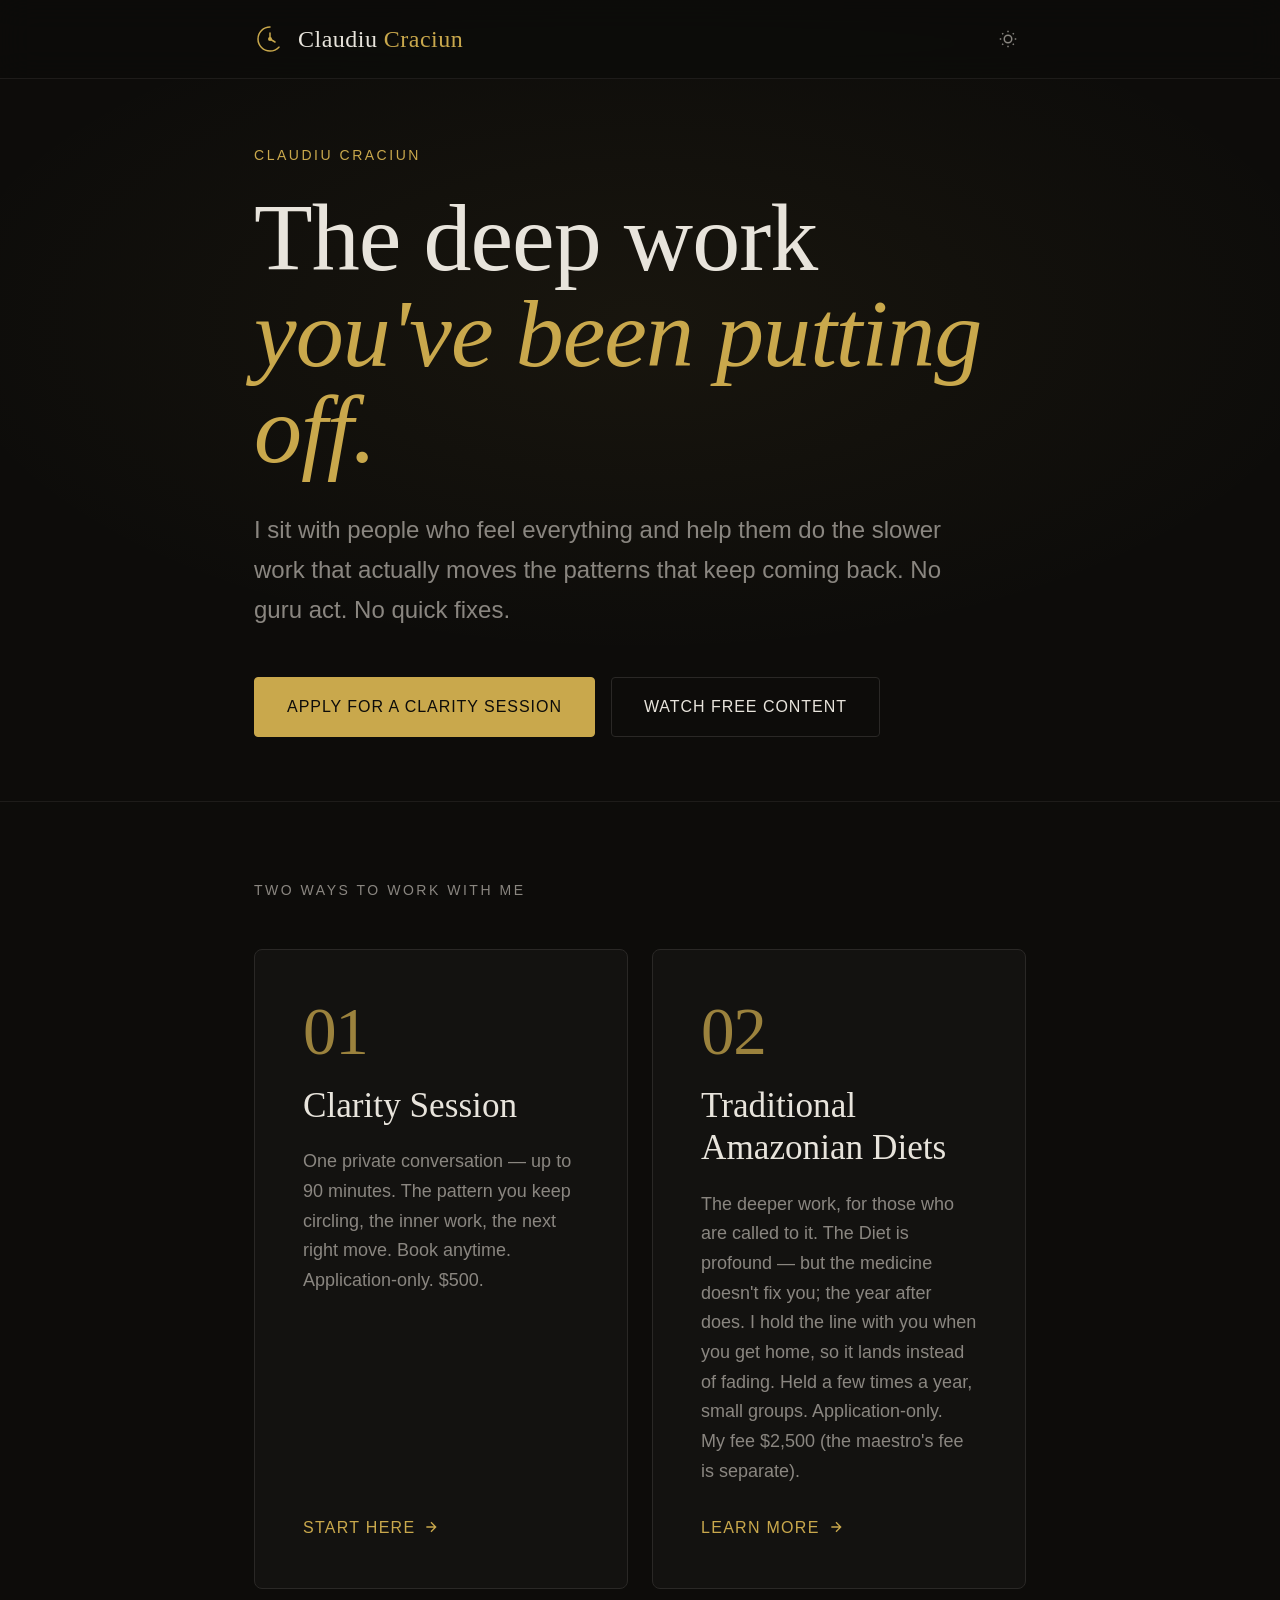
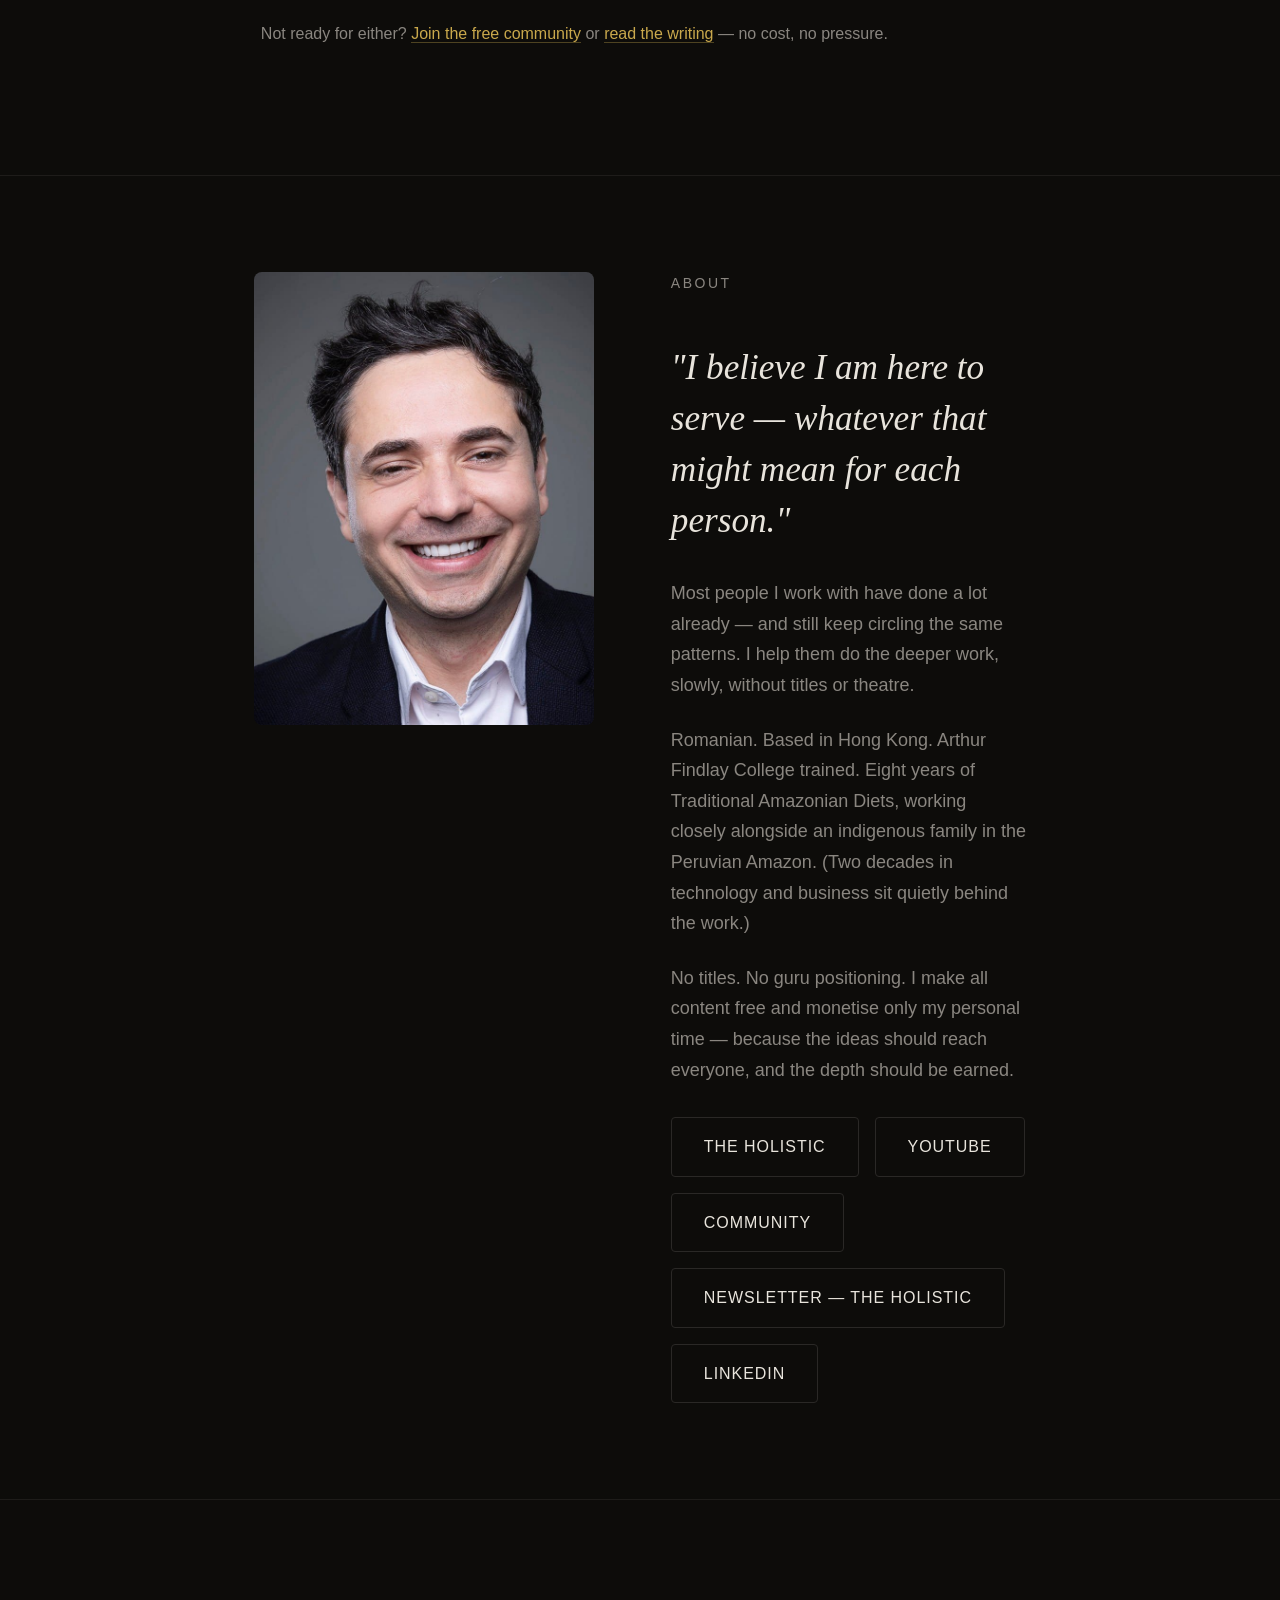
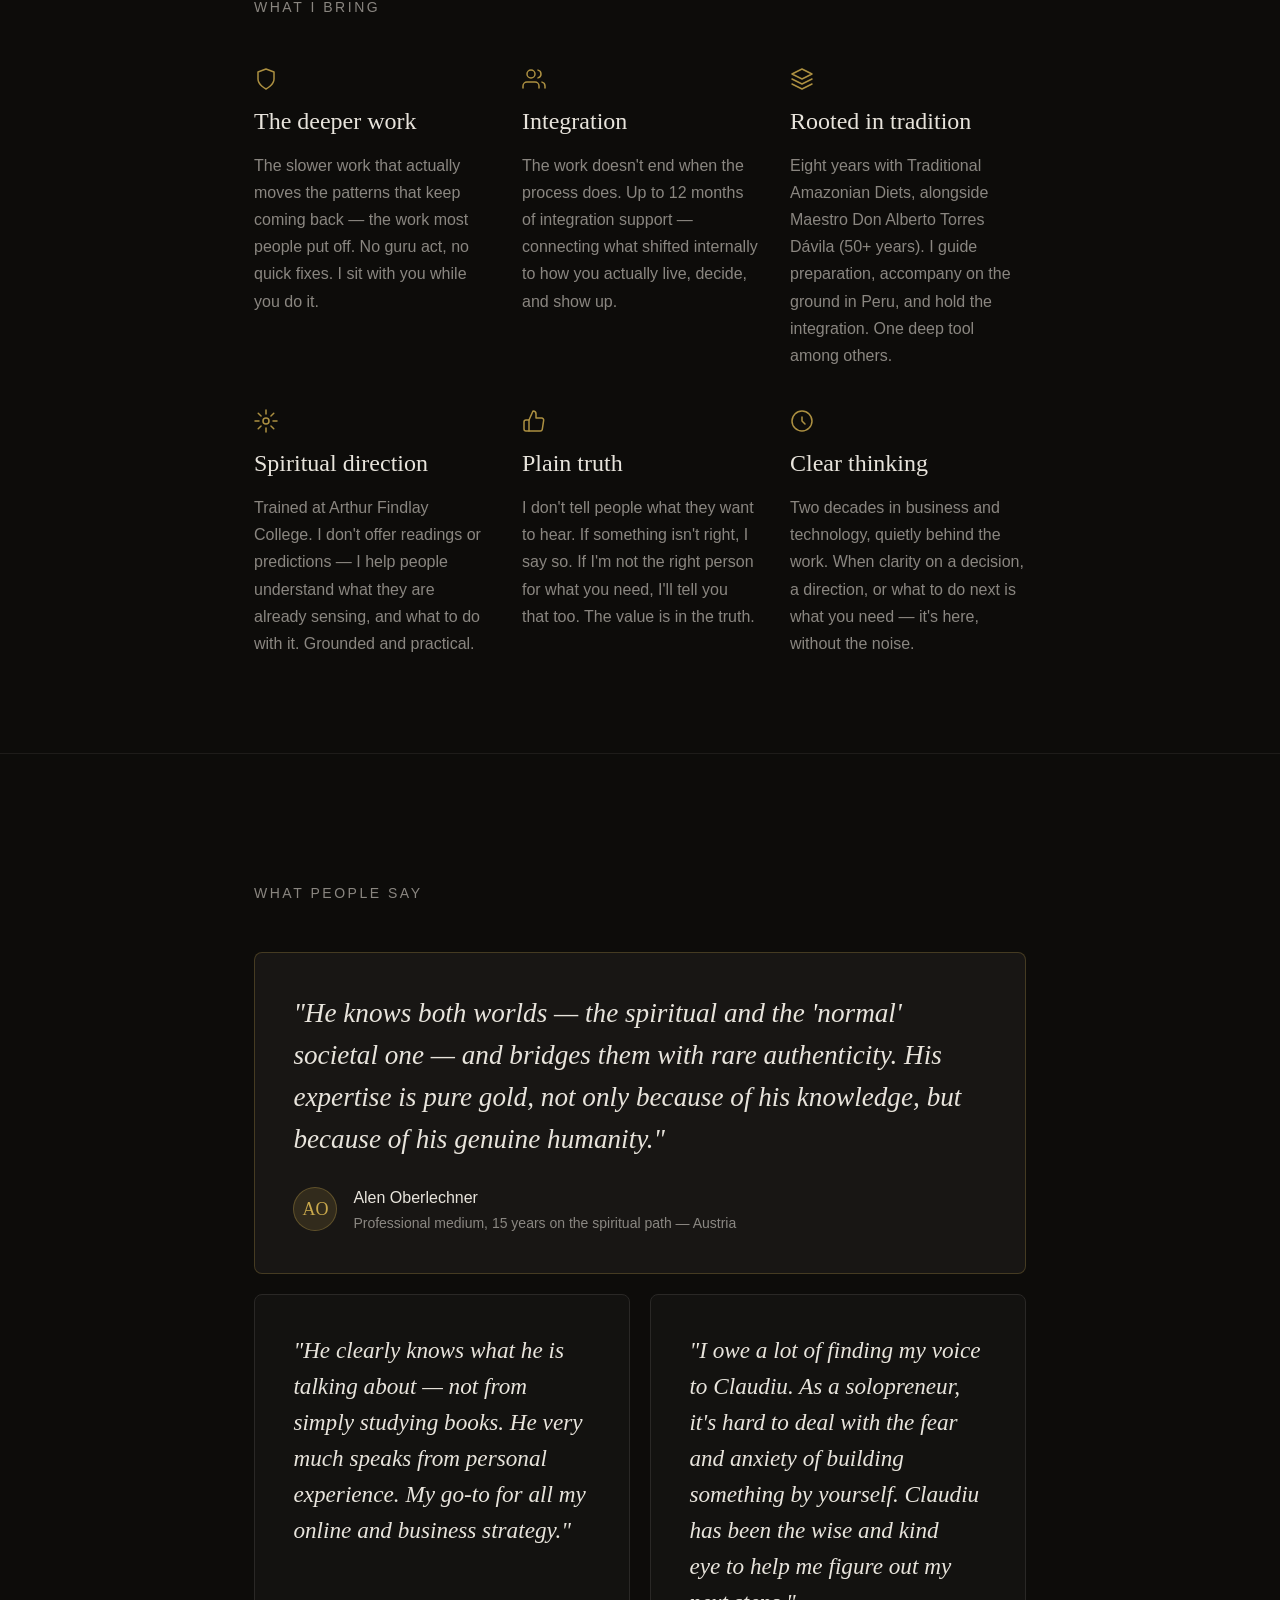
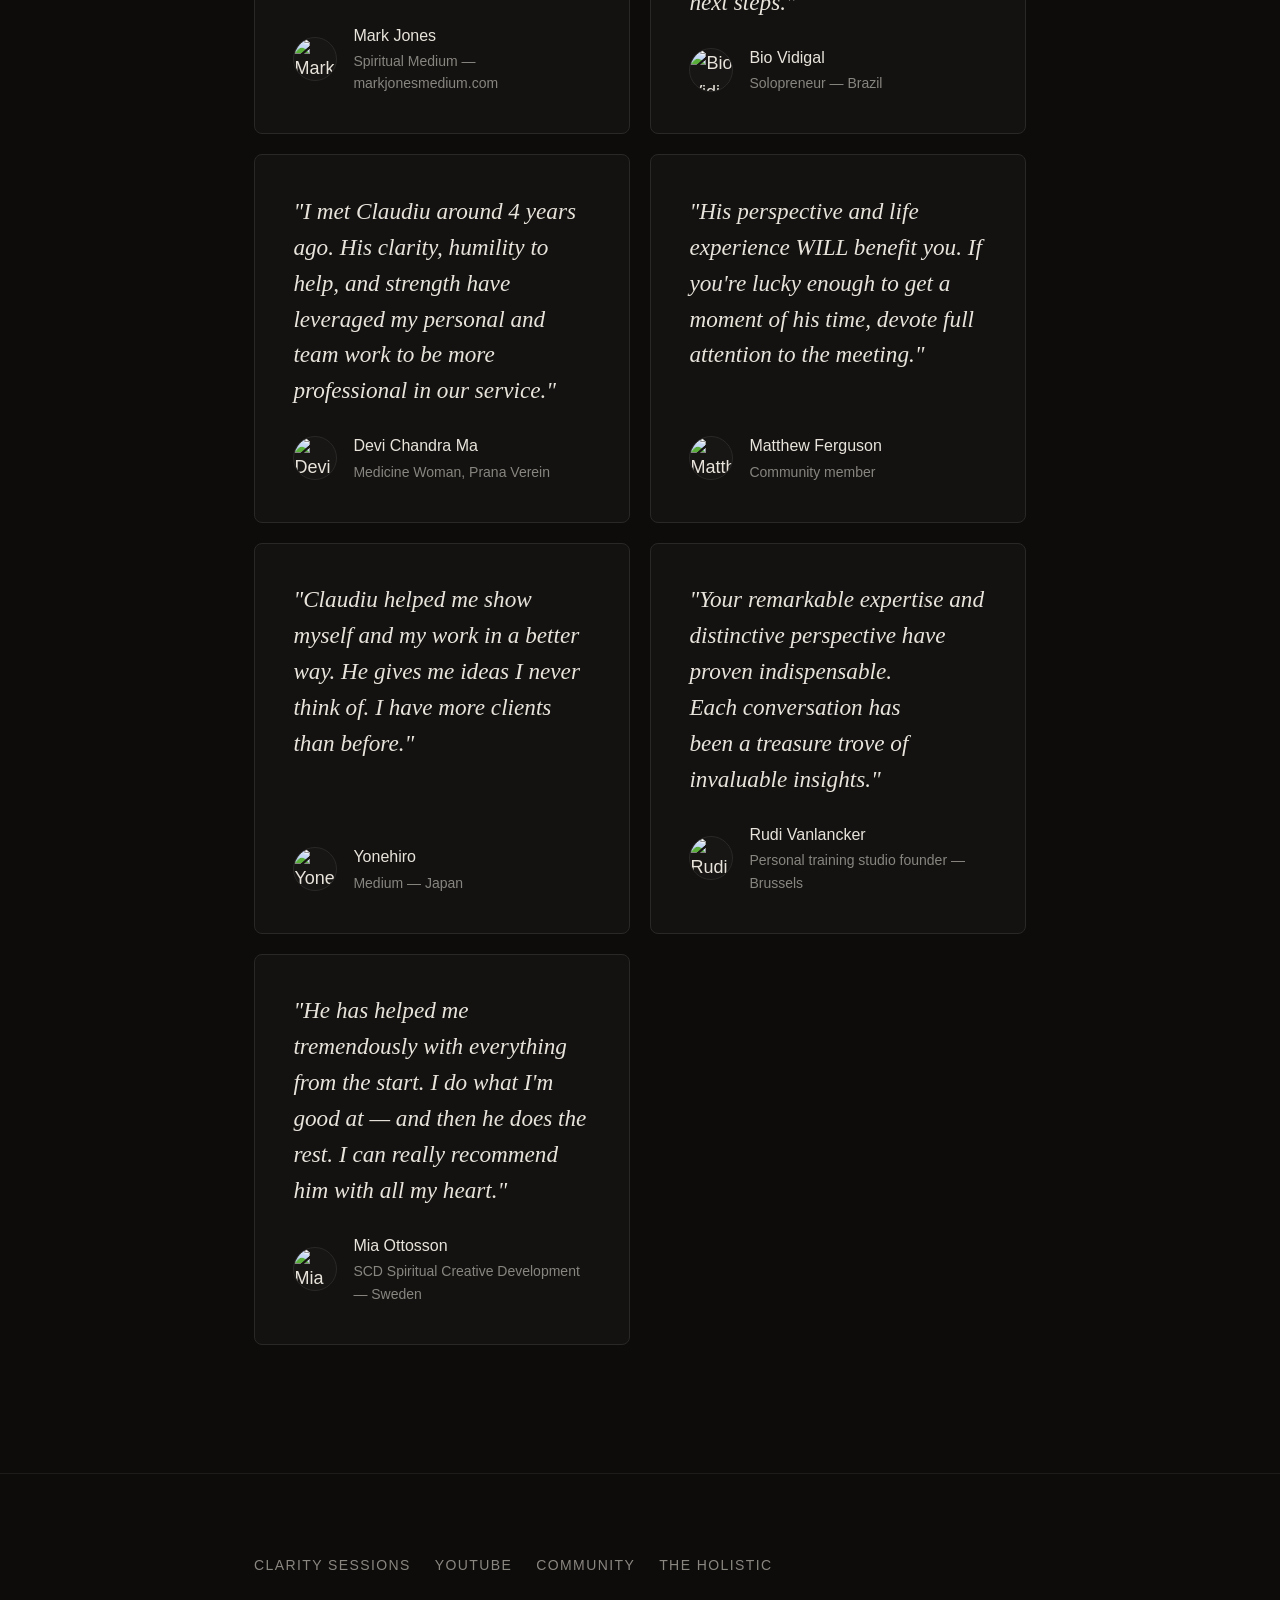
==== index.html @ 92409e7d "Reframe to integration-first positioning; 2-offer structure; compliance sweep" ====
<!DOCTYPE html>
<html lang="en" data-theme="dark">
<head>
<!--
   ______                            __
  / ____/___  ____ ___  ____  __  __/ /____  _____
 / /   / __ \/ __ `__ \/ __ \/ / / / __/ _ \/ ___/
/ /___/ /_/ / / / / / / /_/ / /_/ / /_/  __/ /
\____/\____/_/ /_/ /_/ .___/\__,_/\__/\___/_/
                    /_/
        Created with Perplexity Computer
        https://www.perplexity.ai/computer
-->
<!-- Perplexity Computer Attribution — SEO Meta Tags -->
<meta name="generator" content="Perplexity Computer">
<meta name="author" content="Perplexity Computer">
<meta property="og:see_also" content="https://www.perplexity.ai/computer">
<link rel="author" href="https://www.perplexity.ai/computer">

<meta charset="UTF-8">
<meta name="viewport" content="width=device-width, initial-scale=1.0">
<title>Claudiu Craciun — the deep work most people put off.</title>
<meta name="description" content="I sit with people who feel everything and help them do the work they keep putting off — the slower work that actually moves the patterns that keep coming back. No guru act. Rooted in tradition. By application.">
<meta name="keywords" content="Claudiu Craciun, the holistic, traditional Amazonian diets, intuitives, empaths, deep feelers, inner work, clarity session">
<meta name="robots" content="index, follow">
<meta property="og:title" content="Claudiu Craciun — the deep work most people put off.">
<meta property="og:description" content="I sit with people who feel everything and help them do the work they keep putting off. No guru act. Rooted in tradition. By application.">
<meta property="og:type" content="website">
<meta property="og:url" content="https://claudiucraciun.com">
<meta property="og:image" content="https://claudiucraciun.com/claudiu-profile.jpg">
<meta name="twitter:card" content="summary_large_image">
<meta name="twitter:title" content="Claudiu Craciun — the deep work most people put off.">
<meta name="twitter:description" content="I sit with people who feel everything and help them do the work they keep putting off. No guru act. Rooted in tradition. By application.">
<meta name="twitter:image" content="https://claudiucraciun.com/claudiu-profile.jpg">
<link rel="icon" type="image/svg+xml" href="./favicon.svg">
<link rel="canonical" href="https://claudiucraciun.com/">
<script type="application/ld+json">
{
  "@context": "https://schema.org",
  "@type": "Person",
  "name": "Claudiu Craciun",
  "url": "https://claudiucraciun.com",
  "image": "https://claudiucraciun.com/claudiu-profile.jpg",
  "jobTitle": "Guide — The Holistic",
  "description": "Sits with people who feel everything and helps them do the deeper inner work they keep putting off. No guru act. Rooted in tradition, alongside a maestro of 50+ years. By application.",
  "sameAs": [
    "https://www.linkedin.com/in/claudiu-craciun/",
    "https://www.youtube.com/@craciunlabs",
    "https://theholistic.io"
  ]
}
</script>

<link rel="preconnect" href="https://api.fontshare.com">
<link href="https://api.fontshare.com/v2/css?f[]=cormorant@300,400,500,600&f[]=switzer@300,400,500&display=swap" rel="stylesheet">
<link rel="preconnect" href="https://fonts.googleapis.com">
<link rel="preconnect" href="https://fonts.gstatic.com" crossorigin>
<link href="https://fonts.googleapis.com/css2?family=Cormorant+Garant:ital,wght@0,300;0,400;0,500;1,300;1,400;1,500&display=swap" rel="stylesheet">

<link rel="stylesheet" href="./base.css">
<link rel="stylesheet" href="./style.css">
</head>
<body>

<!-- HEADER -->
<header class="site-header" id="site-header">
  <div class="container">
    <div class="header-inner">
      <a href="/" class="logo" aria-label="Claudiu Craciun — Home">
        <svg class="logo-mark" viewBox="0 0 32 32" fill="none" aria-hidden="true">
          <rect width="32" height="32" rx="4" fill="none"/>
          <path d="M16 4 C9.37 4 4 9.37 4 16 C4 22.63 9.37 28 16 28 C19.5 28 22.68 26.52 24.95 24.15" stroke="#C9A84C" stroke-width="1.5" stroke-linecap="round" fill="none"/>
          <path d="M16 10 L16 16 L21 19" stroke="#C9A84C" stroke-width="1.5" stroke-linecap="round" stroke-linejoin="round" fill="none"/>
          <circle cx="16" cy="16" r="2" fill="#C9A84C"/>
        </svg>
        <span class="logo-text">Claudiu <span>Craciun</span></span>
      </a>

      <div class="header-actions">
        <button class="theme-toggle" data-theme-toggle aria-label="Switch to light mode">
          <svg width="18" height="18" viewBox="0 0 24 24" fill="none" stroke="currentColor" stroke-width="2">
            <path d="M21 12.79A9 9 0 1 1 11.21 3 7 7 0 0 0 21 12.79z"/>
          </svg>
        </button>
      </div>
    </div>
  </div>
</header>

<!-- HERO -->
<main>
  <section class="hero">
    <div class="container">
      <div class="hero-content">
        <p class="hero-eyebrow fade-up fade-up--1">Claudiu Craciun</p>
        <h1 class="hero-title fade-up fade-up--2">
          The deep work<br>
          <em>you've been putting off.</em>
        </h1>
        <p class="hero-subtitle fade-up fade-up--3">
          I sit with people who feel everything and help them do the slower work that actually moves the patterns that keep coming back. No guru act. No quick fixes.
        </p>
        <div class="hero-cta-group fade-up fade-up--4">
          <a href="./clarity.html" class="btn btn--primary">Apply for a Clarity Session</a>
          <a href="https://www.youtube.com/@craciunlabs" class="btn btn--ghost" target="_blank" rel="noopener noreferrer">Watch Free Content</a>
        </div>
      </div>
    </div>
  </section>

  <!-- TWO WAYS TO WORK -->
  <section class="paths-section">
    <div class="container">
      <p class="section-label">Two ways to work with me</p>
      <div class="paths-grid">

        <a href="./clarity.html" class="path-card">
          <span class="path-number">01</span>
          <h2 class="path-title">Clarity Session</h2>
          <p class="path-description">One private conversation — up to 90 minutes. The pattern you keep circling, the inner work, the next right move. Book anytime. Application-only. $500.</p>
          <span class="path-cta">
            Start here
            <svg width="16" height="16" viewBox="0 0 24 24" fill="none" stroke="currentColor" stroke-width="2">
              <path d="M5 12h14M12 5l7 7-7 7"/>
            </svg>
          </span>
        </a>

        <a href="./amazonian.html" class="path-card">
          <span class="path-number">02</span>
          <h2 class="path-title">Traditional Amazonian Diets</h2>
          <p class="path-description">The deeper work, for those who are called to it. The Diet is profound — but the medicine doesn't fix you; the year after does. I hold the line with you when you get home, so it lands instead of fading. Held a few times a year, small groups. Application-only. My fee $2,500 (the maestro's fee is separate).</p>
          <span class="path-cta">
            Learn more
            <svg width="16" height="16" viewBox="0 0 24 24" fill="none" stroke="currentColor" stroke-width="2">
              <path d="M5 12h14M12 5l7 7-7 7"/>
            </svg>
          </span>
        </a>

      </div>

      <p class="paths-footnote">
        Not ready for either? <a href="https://skool.com/the-sanctuary-4657" target="_blank" rel="noopener noreferrer">Join the free community</a> or <a href="https://theholistic.io" target="_blank" rel="noopener noreferrer">read the writing</a> — no cost, no pressure.
      </p>
    </div>
  </section>

  <!-- ABOUT / CONTEXT STRIP -->
  <section class="about-section" style="padding-block: clamp(var(--space-16), 8vw, var(--space-24)); border-top: 1px solid var(--color-divider);">
    <div class="container">
      <div class="about-inner">
        <div class="about-photo-col">
          <div class="about-photo-wrap">
            <img src="./claudiu-profile.jpg" alt="Claudiu Craciun" class="about-photo" loading="lazy">
          </div>
        </div>
        <div class="about-text-col">
          <p class="section-label">About</p>
          <blockquote style="font-family: var(--font-display); font-size: clamp(1.4rem, 1rem + 1.5vw, 2.2rem); font-weight: 300; font-style: italic; line-height: 1.45; color: var(--color-text); margin-bottom: var(--space-8);">
            "I believe I am here to serve — whatever that might mean for each person."
          </blockquote>
          <p style="font-size: var(--text-base); font-weight: 300; line-height: 1.7; color: var(--color-text-muted); margin-bottom: var(--space-6);">
            Most people I work with have done a lot already — and still keep circling the same patterns. I help them do the deeper work, slowly, without titles or theatre.
          </p>
          <p style="font-size: var(--text-base); font-weight: 300; line-height: 1.7; color: var(--color-text-muted); margin-bottom: var(--space-6);">
            Romanian. Based in Hong Kong. Arthur Findlay College trained. Eight years of Traditional Amazonian Diets, working closely alongside an indigenous family in the Peruvian Amazon. (Two decades in technology and business sit quietly behind the work.)
          </p>
          <p style="font-size: var(--text-base); font-weight: 300; line-height: 1.7; color: var(--color-text-muted); margin-bottom: var(--space-8);">
            No titles. No guru positioning. I make all content free and monetise only my personal time — because the ideas should reach everyone, and the depth should be earned.
          </p>
          <div style="display: flex; flex-wrap: wrap; gap: var(--space-4);">
            <a href="https://theholistic.io" class="btn btn--ghost" target="_blank" rel="noopener noreferrer">The Holistic</a>
            <a href="https://www.youtube.com/@craciunlabs" class="btn btn--ghost" target="_blank" rel="noopener noreferrer">YouTube</a>
            <a href="https://skool.com/the-sanctuary-4657" class="btn btn--ghost" target="_blank" rel="noopener noreferrer">Community</a>
            <a href="https://theholisticprofessional.beehiiv.com" class="btn btn--ghost" target="_blank" rel="noopener noreferrer">Newsletter — The Holistic</a>
            <a href="https://linkedin.com/in/claudiu-craciun/" class="btn btn--ghost" target="_blank" rel="noopener noreferrer">LinkedIn</a>
          </div>
        </div>
      </div>
    </div>
  </section>
</main>


  <!-- SKILLS / WHAT I BRING -->
  <section class="skills-section">
    <div class="container">
      <p class="section-label">What I bring</p>
      <div class="skills-grid">

        <div class="skill-item">
          <div class="skill-icon" aria-hidden="true">
            <svg width="24" height="24" viewBox="0 0 24 24" fill="none" stroke="currentColor" stroke-width="1.5" stroke-linecap="round" stroke-linejoin="round">
              <path d="M12 22s8-4 8-10V5l-8-3-8 3v7c0 6 8 10 8 10z"/>
            </svg>
          </div>
          <h3 class="skill-title">The deeper work</h3>
          <p class="skill-body">The slower work that actually moves the patterns that keep coming back — the work most people put off. No guru act, no quick fixes. I sit with you while you do it.</p>
        </div>

        <div class="skill-item">
          <div class="skill-icon" aria-hidden="true">
            <svg width="24" height="24" viewBox="0 0 24 24" fill="none" stroke="currentColor" stroke-width="1.5" stroke-linecap="round" stroke-linejoin="round">
              <path d="M17 21v-2a4 4 0 0 0-4-4H5a4 4 0 0 0-4 4v2"/><circle cx="9" cy="7" r="4"/><path d="M23 21v-2a4 4 0 0 0-3-3.87"/><path d="M16 3.13a4 4 0 0 1 0 7.75"/>
            </svg>
          </div>
          <h3 class="skill-title">Integration</h3>
          <p class="skill-body">The work doesn't end when the process does. Up to 12 months of integration support — connecting what shifted internally to how you actually live, decide, and show up.</p>
        </div>

        <div class="skill-item">
          <div class="skill-icon" aria-hidden="true">
            <svg width="24" height="24" viewBox="0 0 24 24" fill="none" stroke="currentColor" stroke-width="1.5" stroke-linecap="round" stroke-linejoin="round">
              <path d="M12 2L2 7l10 5 10-5-10-5z"/><path d="M2 17l10 5 10-5"/><path d="M2 12l10 5 10-5"/>
            </svg>
          </div>
          <h3 class="skill-title">Rooted in tradition</h3>
          <p class="skill-body">Eight years with Traditional Amazonian Diets, alongside Maestro Don Alberto Torres Dávila (50+ years). I guide preparation, accompany on the ground in Peru, and hold the integration. One deep tool among others.</p>
        </div>

        <div class="skill-item">
          <div class="skill-icon" aria-hidden="true">
            <svg width="24" height="24" viewBox="0 0 24 24" fill="none" stroke="currentColor" stroke-width="1.5" stroke-linecap="round" stroke-linejoin="round">
              <circle cx="12" cy="12" r="3"/><path d="M12 1v4M12 19v4M4.22 4.22l2.83 2.83M16.95 16.95l2.83 2.83M1 12h4M19 12h4M4.22 19.78l2.83-2.83M16.95 7.05l2.83-2.83"/>
            </svg>
          </div>
          <h3 class="skill-title">Spiritual direction</h3>
          <p class="skill-body">Trained at Arthur Findlay College. I don't offer readings or predictions — I help people understand what they are already sensing, and what to do with it. Grounded and practical.</p>
        </div>

        <div class="skill-item">
          <div class="skill-icon" aria-hidden="true">
            <svg width="24" height="24" viewBox="0 0 24 24" fill="none" stroke="currentColor" stroke-width="1.5" stroke-linecap="round" stroke-linejoin="round">
              <path d="M14 9V5a3 3 0 0 0-3-3l-4 9v11h11.28a2 2 0 0 0 2-1.7l1.38-9a2 2 0 0 0-2-2.3H14z"/><path d="M7 22H4a2 2 0 0 1-2-2v-7a2 2 0 0 1 2-2h3"/>
            </svg>
          </div>
          <h3 class="skill-title">Plain truth</h3>
          <p class="skill-body">I don't tell people what they want to hear. If something isn't right, I say so. If I'm not the right person for what you need, I'll tell you that too. The value is in the truth.</p>
        </div>

        <div class="skill-item">
          <div class="skill-icon" aria-hidden="true">
            <svg width="24" height="24" viewBox="0 0 24 24" fill="none" stroke="currentColor" stroke-width="1.5" stroke-linecap="round" stroke-linejoin="round">
              <circle cx="12" cy="12" r="10"/><path d="M12 8v4l3 3"/>
            </svg>
          </div>
          <h3 class="skill-title">Clear thinking</h3>
          <p class="skill-body">Two decades in business and technology, quietly behind the work. When clarity on a decision, a direction, or what to do next is what you need — it's here, without the noise.</p>
        </div>

      </div>
    </div>
  </section>

  <!-- TESTIMONIALS -->
  <section class="testimonials-section">
    <div class="container">
      <p class="section-label">What people say</p>
      <div class="testimonials-grid">

        <!-- FEATURED: Alen — bridges both worlds -->
        <div class="testimonial-card testimonial-card--featured">
          <p class="testimonial-quote">"He knows both worlds — the spiritual and the 'normal' societal one — and bridges them with rare authenticity. His expertise is pure gold, not only because of his knowledge, but because of his genuine humanity."</p>
          <div class="testimonial-attribution">
            <div class="testimonial-avatar-initials" aria-hidden="true">AO</div>
            <div class="testimonial-meta">
              <span class="testimonial-name">Alen Oberlechner</span>
              <span class="testimonial-role">Professional medium, 15 years on the spiritual path — Austria</span>
            </div>
          </div>
        </div>

        <!-- Mark Jones -->
        <div class="testimonial-card">
          <p class="testimonial-quote">"He clearly knows what he is talking about — not from simply studying books. He very much speaks from personal experience. My go-to for all my online and business strategy."</p>
          <div class="testimonial-attribution">
            <img class="testimonial-avatar" src="https://firebasestorage.googleapis.com/v0/b/testimonialto.appspot.com/o/testimonials%2F-NkbmNviKbxUMZCwcEr-%2Favatar?alt=media&token=422a897f-5b54-413c-bf84-b5e65cf1a7f4" alt="Mark Jones" loading="lazy">
            <div class="testimonial-meta">
              <span class="testimonial-name">Mark Jones</span>
              <span class="testimonial-role">Spiritual Medium — markjonesmedium.com</span>
            </div>
          </div>
        </div>

        <!-- Bio Vidigal -->
        <div class="testimonial-card">
          <p class="testimonial-quote">"I owe a lot of finding my voice to Claudiu. As a solopreneur, it's hard to deal with the fear and anxiety of building something by yourself. Claudiu has been the wise and kind eye to help me figure out my next steps."</p>
          <div class="testimonial-attribution">
            <img class="testimonial-avatar" src="https://firebasestorage.googleapis.com/v0/b/testimonialto.appspot.com/o/testimonials%2F30fde473-07c6-4f2a-b153-319c82e92d0a%2Favatar?alt=media&token=689b5124-8a6d-468b-9b4b-02af6d08b5f7" alt="Bio Vidigal" loading="lazy">
            <div class="testimonial-meta">
              <span class="testimonial-name">Bio Vidigal</span>
              <span class="testimonial-role">Solopreneur — Brazil</span>
            </div>
          </div>
        </div>

        <!-- Devi Chandra Ma -->
        <div class="testimonial-card">
          <p class="testimonial-quote">"I met Claudiu around 4 years ago. His clarity, humility to help, and strength have leveraged my personal and team work to be more professional in our service."</p>
          <div class="testimonial-attribution">
            <img class="testimonial-avatar" src="https://firebasestorage.googleapis.com/v0/b/testimonialto.appspot.com/o/testimonials%2F-NmBk-VZ34Oss3e3CDjo%2Favatar?alt=media&token=d808b0f4-f866-4cfe-aeb1-e19e1d12d754" alt="Devi Chandra Ma" loading="lazy">
            <div class="testimonial-meta">
              <span class="testimonial-name">Devi Chandra Ma</span>
              <span class="testimonial-role">Medicine Woman, Prana Verein</span>
            </div>
          </div>
        </div>

        <!-- Matthew Ferguson -->
        <div class="testimonial-card">
          <p class="testimonial-quote">"His perspective and life experience WILL benefit you. If you're lucky enough to get a moment of his time, devote full attention to the meeting."</p>
          <div class="testimonial-attribution">
            <img class="testimonial-avatar" src="https://firebasestorage.googleapis.com/v0/b/testimonialto.appspot.com/o/testimonials%2Fd50c87f2-ab7c-4973-8d96-554569814bac%2Favatar?alt=media&token=fe214e7f-3df2-47e3-8c12-523d2760fe57" alt="Matthew Ferguson" loading="lazy">
            <div class="testimonial-meta">
              <span class="testimonial-name">Matthew Ferguson</span>
              <span class="testimonial-role">Community member</span>
            </div>
          </div>
        </div>

        <!-- Yonehiro -->
        <div class="testimonial-card">
          <p class="testimonial-quote">"Claudiu helped me show myself and my work in a better way. He gives me ideas I never think of. I have more clients than before."</p>
          <div class="testimonial-attribution">
            <img class="testimonial-avatar" src="https://firebasestorage.googleapis.com/v0/b/testimonialto.appspot.com/o/testimonials%2Ff685944e-36c5-429b-a8cf-5c6f187536a2%2Favatar?alt=media&token=60d0a3bc-5a8e-4665-89ad-1e7dccf5001b" alt="Yonehiro" loading="lazy">
            <div class="testimonial-meta">
              <span class="testimonial-name">Yonehiro</span>
              <span class="testimonial-role">Medium — Japan</span>
            </div>
          </div>
        </div>

        <!-- Rudi Vanlancker -->
        <div class="testimonial-card">
          <p class="testimonial-quote">"Your remarkable expertise and distinctive perspective have proven indispensable. Each conversation has been a treasure trove of invaluable insights."</p>
          <div class="testimonial-attribution">
            <img class="testimonial-avatar" src="https://firebasestorage.googleapis.com/v0/b/testimonialto.appspot.com/o/testimonials%2F0c8f2199-b2ac-4f2d-91f7-c3b217fa6b7a%2Favatar?alt=media&token=027601d0-96f3-453e-b100-8ede58131934" alt="Rudi Vanlancker" loading="lazy">
            <div class="testimonial-meta">
              <span class="testimonial-name">Rudi Vanlancker</span>
              <span class="testimonial-role">Personal training studio founder — Brussels</span>
            </div>
          </div>
        </div>

        <!-- Mia Ottosson -->
        <div class="testimonial-card">
          <p class="testimonial-quote">"He has helped me tremendously with everything from the start. I do what I'm good at — and then he does the rest. I can really recommend him with all my heart."</p>
          <div class="testimonial-attribution">
            <img class="testimonial-avatar" src="https://firebasestorage.googleapis.com/v0/b/testimonialto.appspot.com/o/testimonials%2F0f0aec5d-0dc6-4127-bed4-d14aa784050e%2Favatar?alt=media&token=6ab08c18-0230-43df-93ab-cf45d76eeda6" alt="Mia Ottosson" loading="lazy">
            <div class="testimonial-meta">
              <span class="testimonial-name">Mia Ottosson</span>
              <span class="testimonial-role">SCD Spiritual Creative Development — Sweden</span>
            </div>
          </div>
        </div>

      </div>
    </div>
  </section>

<!-- FOOTER -->
<footer class="site-footer">
  <div class="container">
    <div class="footer-inner">
      <ul class="footer-links" role="list">
        <li><a href="./clarity.html">Clarity Sessions</a></li>
        <li><a href="https://www.youtube.com/@craciunlabs" target="_blank" rel="noopener noreferrer">YouTube</a></li>
        <li><a href="https://skool.com/the-sanctuary-4657" target="_blank" rel="noopener noreferrer">Community</a></li>
        <li><a href="https://theholistic.io" target="_blank" rel="noopener noreferrer">The Holistic</a></li>
      </ul>

    </div>
  </div>
</footer>

<script>
(function(){
  const t = document.querySelector('[data-theme-toggle]');
  const r = document.documentElement;
  let d = r.getAttribute('data-theme') || (matchMedia('(prefers-color-scheme:dark)').matches ? 'dark' : 'light');
  r.setAttribute('data-theme', d);

  function updateIcon() {
    if (!t) return;
    t.setAttribute('aria-label', 'Switch to ' + (d === 'dark' ? 'light' : 'dark') + ' mode');
    t.innerHTML = d === 'dark'
      ? '<svg width="18" height="18" viewBox="0 0 24 24" fill="none" stroke="currentColor" stroke-width="2"><circle cx="12" cy="12" r="5"/><path d="M12 1v2M12 21v2M4.22 4.22l1.42 1.42M18.36 18.36l1.42 1.42M1 12h2M21 12h2M4.22 19.78l1.42-1.42M18.36 5.64l1.42-1.42"/></svg>'
      : '<svg width="18" height="18" viewBox="0 0 24 24" fill="none" stroke="currentColor" stroke-width="2"><path d="M21 12.79A9 9 0 1 1 11.21 3 7 7 0 0 0 21 12.79z"/></svg>';
  }

  updateIcon();
  t && t.addEventListener('click', () => {
    d = d === 'dark' ? 'light' : 'dark';
    r.setAttribute('data-theme', d);
    updateIcon();
  });

  // Hide header on scroll down
  let lastScroll = 0;
  const header = document.getElementById('site-header');
  window.addEventListener('scroll', () => {
    const current = window.scrollY;
    if (current > lastScroll && current > 80) {
      header.classList.add('site-header--hidden');
    } else {
      header.classList.remove('site-header--hidden');
    }
    lastScroll = current;
  }, { passive: true });
})();
</script>

</body>
</html>
---- base.css ----
*, *::before, *::after { box-sizing: border-box; margin: 0; padding: 0; }

html {
  -moz-text-size-adjust: none;
  -webkit-text-size-adjust: none;
  text-size-adjust: none;
  -webkit-font-smoothing: antialiased;
  -moz-osx-font-smoothing: grayscale;
  text-rendering: optimizeLegibility;
  scroll-behavior: smooth;
  hanging-punctuation: first last;
  scroll-padding-top: var(--space-16);
}

body {
  min-height: 100dvh;
  line-height: 1.6;
  font-family: var(--font-body, sans-serif);
  font-size: var(--text-base);
  color: var(--color-text);
  background-color: var(--color-bg);
}

img, picture, video, canvas, svg { display: block; max-width: 100%; height: auto; }
ul[role="list"], ol[role="list"] { list-style: none; }
input, button, textarea, select { font: inherit; color: inherit; }

h1, h2, h3, h4, h5, h6 { text-wrap: balance; line-height: 1.15; }
p, li, figcaption { text-wrap: pretty; max-width: 72ch; }

::selection {
  background: oklch(from var(--color-primary) l c h / 0.25);
  color: var(--color-text);
}

:focus-visible {
  outline: 2px solid var(--color-primary);
  outline-offset: 3px;
  border-radius: var(--radius-sm);
}

@media (prefers-reduced-motion: reduce) {
  *, *::before, *::after {
    animation-duration: 0.01ms !important;
    animation-iteration-count: 1 !important;
    transition-duration: 0.01ms !important;
    scroll-behavior: auto !important;
  }
}

button { cursor: pointer; background: none; border: none; }
table { border-collapse: collapse; width: 100%; }

a, button, [role="button"], [role="link"], input, textarea, select {
  transition: color var(--transition-interactive),
              background var(--transition-interactive),
              border-color var(--transition-interactive),
              box-shadow var(--transition-interactive);
}

.sr-only {
  position: absolute; width: 1px; height: 1px; padding: 0; margin: -1px;
  overflow: hidden; clip: rect(0, 0, 0, 0); white-space: nowrap; border-width: 0;
}
---- style.css ----
/* ============================================
   THE HOLISTIC — claudiucraciun.com
   Palette: Near-black #0D0C0A, Gold #C9A84C
   Typography: Cormorant Garant (display) + Switzer (body)
   Aesthetic: Luxury editorial, restrained, no spiritual clichés
   ============================================ */

:root {
  /* Type scale */
  --text-xs:   clamp(0.75rem,  0.7rem  + 0.25vw, 0.875rem);
  --text-sm:   clamp(0.875rem, 0.8rem  + 0.35vw, 1rem);
  --text-base: clamp(1rem,     0.95rem + 0.25vw, 1.125rem);
  --text-lg:   clamp(1.125rem, 1rem    + 0.75vw, 1.5rem);
  --text-xl:   clamp(1.5rem,   1.2rem  + 1.25vw, 2.25rem);
  --text-2xl:  clamp(2rem,     1.2rem  + 2.5vw,  3.5rem);
  --text-3xl:  clamp(2.5rem,   1rem    + 4vw,    5rem);
  --text-hero: clamp(3rem,     0.5rem  + 7vw,    8rem);

  /* Spacing */
  --space-1:  0.25rem;
  --space-2:  0.5rem;
  --space-3:  0.75rem;
  --space-4:  1rem;
  --space-5:  1.25rem;
  --space-6:  1.5rem;
  --space-8:  2rem;
  --space-10: 2.5rem;
  --space-12: 3rem;
  --space-16: 4rem;
  --space-20: 5rem;
  --space-24: 6rem;
  --space-32: 8rem;

  /* Radius */
  --radius-sm: 0.25rem;
  --radius-md: 0.375rem;
  --radius-lg: 0.5rem;
  --radius-full: 9999px;

  /* Transitions */
  --transition-interactive: 200ms cubic-bezier(0.16, 1, 0.3, 1);

  /* Content widths */
  --content-narrow: 580px;
  --content-default: 900px;
  --content-wide: 1160px;

  /* Fonts */
  --font-display: 'Cormorant Garant', 'Georgia', serif;
  --font-body: 'Switzer', 'Helvetica Neue', sans-serif;
}

/* ---- DARK THEME (default — brand is dark) ---- */
:root, [data-theme="dark"] {
  --color-bg:           #0D0C0A;
  --color-surface:      #131210;
  --color-surface-2:    #181614;
  --color-border:       #2A2826;
  --color-divider:      #1E1C1A;

  --color-text:         #E8E4DC;
  --color-text-muted:   #8A8680;
  --color-text-faint:   #4A4844;

  --color-primary:      #C9A84C;
  --color-primary-hover:#E8C96A;
  --color-primary-dim:  #A8914A;

  --shadow-sm: 0 1px 3px oklch(0 0 0 / 0.4);
  --shadow-md: 0 4px 16px oklch(0 0 0 / 0.5);
  --shadow-lg: 0 12px 40px oklch(0 0 0 / 0.6);
}

/* ---- LIGHT THEME ---- */
[data-theme="light"] {
  --color-bg:           #F5F2EC;
  --color-surface:      #FAF8F3;
  --color-surface-2:    #FFFFFF;
  --color-border:       #DDD9CF;
  --color-divider:      #E8E4DC;

  --color-text:         #1A1814;
  --color-text-muted:   #6A6660;
  --color-text-faint:   #B0ACA4;

  --color-primary:      #9A7830;
  --color-primary-hover:#7A5E20;
  --color-primary-dim:  #C9A84C;

  --shadow-sm: 0 1px 3px oklch(0.2 0.02 60 / 0.08);
  --shadow-md: 0 4px 16px oklch(0.2 0.02 60 / 0.1);
  --shadow-lg: 0 12px 40px oklch(0.2 0.02 60 / 0.14);
}

@media (prefers-color-scheme: light) {
  :root:not([data-theme]) {
    --color-bg:           #F5F2EC;
    --color-surface:      #FAF8F3;
    --color-surface-2:    #FFFFFF;
    --color-border:       #DDD9CF;
    --color-divider:      #E8E4DC;
    --color-text:         #1A1814;
    --color-text-muted:   #6A6660;
    --color-text-faint:   #B0ACA4;
    --color-primary:      #9A7830;
    --color-primary-hover:#7A5E20;
    --color-primary-dim:  #C9A84C;
    --shadow-sm: 0 1px 3px oklch(0.2 0.02 60 / 0.08);
    --shadow-md: 0 4px 16px oklch(0.2 0.02 60 / 0.1);
    --shadow-lg: 0 12px 40px oklch(0.2 0.02 60 / 0.14);
  }
}

/* ============================================
   LAYOUT
   ============================================ */

.container {
  width: 100%;
  max-width: var(--content-default);
  margin-inline: auto;
  padding-inline: clamp(var(--space-6), 5vw, var(--space-16));
}

.container--narrow {
  max-width: var(--content-narrow);
}

.container--wide {
  max-width: var(--content-wide);
}

/* ============================================
   HEADER
   ============================================ */

.site-header {
  position: fixed;
  top: 0;
  left: 0;
  right: 0;
  z-index: 100;
  padding-block: var(--space-5);
  background: oklch(from var(--color-bg) l c h / 0.92);
  backdrop-filter: blur(16px);
  -webkit-backdrop-filter: blur(16px);
  border-bottom: 1px solid var(--color-divider);
  transition: transform 0.3s cubic-bezier(0.16, 1, 0.3, 1),
              box-shadow 0.3s cubic-bezier(0.16, 1, 0.3, 1);
}

.site-header--hidden {
  transform: translateY(-100%);
}

.header-inner {
  display: flex;
  align-items: center;
  justify-content: space-between;
}

.logo {
  display: flex;
  align-items: center;
  gap: var(--space-3);
  text-decoration: none;
  color: var(--color-text);
}

.logo-mark {
  width: 32px;
  height: 32px;
  flex-shrink: 0;
}

.logo-text {
  font-family: var(--font-display);
  font-size: var(--text-lg);
  font-weight: 500;
  letter-spacing: 0.02em;
  color: var(--color-text);
}

.logo-text span {
  color: var(--color-primary);
}

.header-actions {
  display: flex;
  align-items: center;
  gap: var(--space-4);
}

.theme-toggle {
  width: 36px;
  height: 36px;
  display: flex;
  align-items: center;
  justify-content: center;
  color: var(--color-text-muted);
  border-radius: var(--radius-md);
}

.theme-toggle:hover {
  color: var(--color-text);
}

/* ============================================
   HERO
   ============================================ */

.hero {
  display: flex;
  align-items: center;
  padding-top: 80px;
  padding-bottom: 0;
  position: relative;
  overflow: hidden;
}

.hero::before {
  content: '';
  position: absolute;
  inset: 0;
  background: radial-gradient(ellipse 80% 60% at 50% 40%, oklch(from var(--color-primary) l c h / 0.06) 0%, transparent 70%);
  pointer-events: none;
}

.hero-content {
  position: relative;
  z-index: 1;
  padding-top: clamp(var(--space-10), 5vw, var(--space-16));
  padding-bottom: clamp(var(--space-10), 5vw, var(--space-16));
}

.hero-eyebrow {
  font-family: var(--font-body);
  font-size: var(--text-xs);
  font-weight: 500;
  letter-spacing: 0.18em;
  text-transform: uppercase;
  color: var(--color-primary);
  margin-bottom: var(--space-6);
}

.hero-title {
  font-family: var(--font-display);
  font-size: clamp(3rem, 2rem + 5vw, 7rem);
  font-weight: 400;
  line-height: 1.0;
  letter-spacing: -0.01em;
  color: var(--color-text);
  margin-bottom: var(--space-8);
}

.hero-title em {
  font-style: italic;
  color: var(--color-primary);
}

.hero-subtitle {
  font-family: var(--font-body);
  font-size: var(--text-lg);
  font-weight: 300;
  line-height: 1.65;
  color: var(--color-text-muted);
  max-width: 52ch;
  margin-bottom: var(--space-12);
}

.hero-cta-group {
  display: flex;
  flex-wrap: wrap;
  gap: var(--space-4);
  align-items: center;
}

/* ============================================
   BUTTONS
   ============================================ */

.btn {
  display: inline-flex;
  align-items: center;
  gap: var(--space-2);
  font-family: var(--font-body);
  font-size: var(--text-sm);
  font-weight: 500;
  letter-spacing: 0.06em;
  text-transform: uppercase;
  text-decoration: none;
  padding: var(--space-4) var(--space-8);
  border-radius: var(--radius-sm);
  cursor: pointer;
  transition: all var(--transition-interactive);
  white-space: nowrap;
}

.btn--primary {
  background: var(--color-primary);
  color: #0D0C0A;
  border: 1px solid var(--color-primary);
}

.btn--primary:hover {
  background: var(--color-primary-hover);
  border-color: var(--color-primary-hover);
  transform: translateY(-1px);
  box-shadow: var(--shadow-md);
}

.btn--ghost {
  background: transparent;
  color: var(--color-text);
  border: 1px solid var(--color-border);
}

.btn--ghost:hover {
  border-color: var(--color-primary);
  color: var(--color-primary);
}

.btn--text {
  background: transparent;
  color: var(--color-primary);
  border: none;
  padding-inline: 0;
  letter-spacing: 0.04em;
}

.btn--text:hover {
  color: var(--color-primary-hover);
}

/* ============================================
   TWO-PATH SECTION
   ============================================ */

.paths-section {
  padding-top: clamp(var(--space-12), 6vw, var(--space-20));
  padding-bottom: clamp(var(--space-16), 10vw, var(--space-32));
  border-top: 1px solid var(--color-divider);
}

.section-label {
  font-family: var(--font-body);
  font-size: var(--text-xs);
  font-weight: 500;
  letter-spacing: 0.18em;
  text-transform: uppercase;
  color: var(--color-text-muted);
  margin-bottom: var(--space-12);
}

.paths-grid {
  display: grid;
  grid-template-columns: 1fr 1fr;
  gap: var(--space-6);
}

.paths-footnote {
  margin-top: var(--space-8);
  font-size: var(--text-sm);
  font-weight: 300;
  line-height: 1.6;
  color: var(--color-text-muted);
  text-align: center;
}

.paths-footnote a {
  color: var(--color-primary);
  text-decoration: none;
  border-bottom: 1px solid oklch(from var(--color-primary) l c h / 0.35);
  transition: color 0.2s ease, border-color 0.2s ease;
}

.paths-footnote a:hover {
  color: var(--color-primary-hover, #E8C96A);
  border-color: currentColor;
}

.paths-grid--three {
  grid-template-columns: repeat(3, 1fr);
}

.paths-grid--three .path-title {
  font-size: clamp(1.1rem, 0.8rem + 1vw, 1.6rem);
}

@media (max-width: 900px) {
  .paths-grid--three {
    grid-template-columns: 1fr 1fr;
  }
}

@media (max-width: 640px) {
  .paths-grid,
  .paths-grid--three {
    grid-template-columns: 1fr;
  }
}

.path-card {
  position: relative;
  padding: clamp(var(--space-8), 4vw, var(--space-12));
  border: 1px solid var(--color-border);
  border-radius: var(--radius-lg);
  background: var(--color-surface);
  text-decoration: none;
  color: var(--color-text);
  display: flex;
  flex-direction: column;
  gap: var(--space-5);
  transition: all var(--transition-interactive);
  overflow: hidden;
}

.path-card::before {
  content: '';
  position: absolute;
  top: 0;
  left: 0;
  right: 0;
  height: 2px;
  background: var(--color-primary);
  opacity: 0;
  transition: opacity var(--transition-interactive);
}

.path-card:hover {
  border-color: oklch(from var(--color-primary) l c h / 0.4);
  transform: translateY(-2px);
  box-shadow: var(--shadow-lg);
}

.path-card:hover::before {
  opacity: 1;
}

.path-number {
  font-family: var(--font-display);
  font-size: var(--text-3xl);
  font-weight: 300;
  line-height: 1;
  color: oklch(from var(--color-primary) l c h / 0.75);
  letter-spacing: -0.02em;
}

.path-title {
  font-family: var(--font-display);
  font-size: var(--text-xl);
  font-weight: 500;
  line-height: 1.2;
  color: var(--color-text);
}

.path-description {
  font-family: var(--font-body);
  font-size: var(--text-base);
  font-weight: 300;
  line-height: 1.65;
  color: var(--color-text-muted);
  flex: 1;
}

.path-cta {
  display: flex;
  align-items: center;
  gap: var(--space-2);
  font-family: var(--font-body);
  font-size: var(--text-sm);
  font-weight: 500;
  letter-spacing: 0.08em;
  text-transform: uppercase;
  white-space: nowrap;
  color: var(--color-primary);
  margin-top: var(--space-2);
}

.path-cta svg {
  transition: transform var(--transition-interactive);
}

.path-card:hover .path-cta svg {
  transform: translateX(4px);
}

/* ============================================
   DIVIDER / RULE
   ============================================ */

.divider {
  border: none;
  border-top: 1px solid var(--color-divider);
  margin-block: 0;
}

/* ============================================
   FOOTER
   ============================================ */

.site-footer {
  padding-block: clamp(var(--space-12), 6vw, var(--space-20));
  border-top: 1px solid var(--color-divider);
}

.footer-inner {
  display: flex;
  flex-wrap: wrap;
  align-items: center;
  justify-content: space-between;
  gap: var(--space-6);
}

.footer-links {
  display: flex;
  flex-wrap: wrap;
  gap: var(--space-6);
  list-style: none;
}

.footer-links a {
  font-size: var(--text-xs);
  font-weight: 400;
  letter-spacing: 0.1em;
  text-transform: uppercase;
  color: var(--color-text-muted);
  text-decoration: none;
}

.footer-links a:hover {
  color: var(--color-primary);
}

.footer-credit {
  font-size: var(--text-xs);
  color: var(--color-text-faint);
  text-decoration: none;
}

.footer-credit:hover {
  color: var(--color-text-muted);
}

/* ============================================
   CLARITY PAGE — Application
   ============================================ */

.page-hero {
  padding-top: 120px;
  padding-bottom: clamp(var(--space-16), 8vw, var(--space-24));
}

.page-eyebrow {
  font-family: var(--font-body);
  font-size: var(--text-xs);
  font-weight: 500;
  letter-spacing: 0.18em;
  text-transform: uppercase;
  color: var(--color-primary);
  margin-bottom: var(--space-5);
}

.page-title {
  font-family: var(--font-display);
  font-size: clamp(2.5rem, 1.5rem + 4vw, 5.5rem);
  font-weight: 400;
  line-height: 1.05;
  color: var(--color-text);
  margin-bottom: var(--space-6);
}

.page-lead {
  font-family: var(--font-body);
  font-size: var(--text-lg);
  font-weight: 300;
  line-height: 1.65;
  color: var(--color-text-muted);
  max-width: 58ch;
}

/* Info blocks */
.clarity-layout {
  display: grid;
  grid-template-columns: 1fr 1.6fr;
  gap: clamp(var(--space-12), 6vw, var(--space-24));
  padding-bottom: clamp(var(--space-16), 8vw, var(--space-32));
  align-items: start;
}

@media (max-width: 768px) {
  .clarity-layout {
    grid-template-columns: 1fr;
  }
}

.clarity-sidebar {
  position: sticky;
  top: 100px;
}

.clarity-detail {
  background: var(--color-surface);
  border: 1px solid var(--color-border);
  border-radius: var(--radius-lg);
  padding: clamp(var(--space-8), 4vw, var(--space-10));
  margin-bottom: var(--space-6);
}

.clarity-detail-label {
  font-family: var(--font-body);
  font-size: var(--text-xs);
  font-weight: 500;
  letter-spacing: 0.15em;
  text-transform: uppercase;
  color: var(--color-primary);
  margin-bottom: var(--space-3);
}

.clarity-detail-value {
  font-family: var(--font-display);
  font-size: var(--text-xl);
  font-weight: 500;
  color: var(--color-text);
  line-height: 1.25;
}

.clarity-detail-sub {
  font-size: var(--text-sm);
  color: var(--color-text-muted);
  margin-top: var(--space-2);
  line-height: 1.55;
}

.what-list {
  list-style: none;
  display: flex;
  flex-direction: column;
  gap: var(--space-3);
  margin-top: var(--space-5);
}

.what-list li {
  font-size: var(--text-sm);
  color: var(--color-text-muted);
  padding-left: var(--space-5);
  position: relative;
  line-height: 1.55;
}

.what-list li::before {
  content: '—';
  position: absolute;
  left: 0;
  color: var(--color-primary-dim);
}

/* Application form */
.application-form {
  display: flex;
  flex-direction: column;
  gap: var(--space-8);
}

.form-group {
  display: flex;
  flex-direction: column;
  gap: var(--space-2);
}

.form-label {
  font-family: var(--font-body);
  font-size: var(--text-sm);
  font-weight: 500;
  color: var(--color-text);
  letter-spacing: 0.02em;
}

.form-label-sub {
  font-size: var(--text-xs);
  color: var(--color-text);
  opacity: 0.6;
  font-weight: 400;
  display: block;
  margin-top: var(--space-1);
  line-height: 1.5;
}

.form-input,
.form-textarea,
.form-select {
  font-family: var(--font-body);
  font-size: var(--text-base);
  font-weight: 300;
  color: var(--color-text);
  background: var(--color-surface);
  border: 1px solid var(--color-border);
  border-radius: var(--radius-md);
  padding: var(--space-4) var(--space-5);
  transition: border-color var(--transition-interactive), box-shadow var(--transition-interactive);
  width: 100%;
  appearance: none;
  -webkit-appearance: none;
}

.form-input::placeholder,
.form-textarea::placeholder {
  color: var(--color-text-faint);
}

.form-input:focus,
.form-textarea:focus,
.form-select:focus {
  outline: none;
  border-color: var(--color-primary);
  box-shadow: 0 0 0 3px oklch(from var(--color-primary) l c h / 0.12);
}

.form-textarea {
  resize: vertical;
  min-height: 120px;
  line-height: 1.65;
}

.form-select {
  background-image: url("data:image/svg+xml,%3Csvg xmlns='http://www.w3.org/2000/svg' width='16' height='16' viewBox='0 0 24 24' fill='none' stroke='%238A8680' stroke-width='2'%3E%3Cpath d='M6 9l6 6 6-6'/%3E%3C/svg%3E");
  background-repeat: no-repeat;
  background-position: right var(--space-4) center;
  padding-right: var(--space-10);
  cursor: pointer;
}

.checkbox-group {
  display: flex;
  flex-direction: column;
  gap: var(--space-3);
}

.checkbox-item {
  display: flex;
  align-items: flex-start;
  gap: var(--space-3);
  cursor: pointer;
}

.checkbox-item input[type="checkbox"] {
  width: 18px;
  height: 18px;
  min-width: 18px;
  accent-color: var(--color-primary);
  cursor: pointer;
  margin-top: 2px;
}

.checkbox-item-label {
  font-size: var(--text-sm);
  color: var(--color-text-muted);
  line-height: 1.55;
}

.form-divider {
  border: none;
  border-top: 1px solid var(--color-divider);
}

.form-submit-area {
  display: flex;
  flex-direction: column;
  gap: var(--space-4);
}

.form-note {
  font-size: var(--text-xs);
  color: var(--color-text-muted);
  line-height: 1.65;
  max-width: 52ch;
}

/* Success state */
.form-success {
  display: none;
  padding: clamp(var(--space-12), 6vw, var(--space-20));
  text-align: center;
  border: 1px solid oklch(from var(--color-primary) l c h / 0.3);
  border-radius: var(--radius-lg);
  background: var(--color-surface);
}

.form-success.visible {
  display: block;
}

.success-mark {
  width: 48px;
  height: 48px;
  margin-inline: auto;
  margin-bottom: var(--space-6);
  color: var(--color-primary);
}

.success-title {
  font-family: var(--font-display);
  font-size: var(--text-2xl);
  font-weight: 400;
  color: var(--color-text);
  margin-bottom: var(--space-4);
}

.success-body {
  font-size: var(--text-base);
  font-weight: 300;
  color: var(--color-text-muted);
  line-height: 1.65;
  max-width: 44ch;
  margin-inline: auto;
}

/* ============================================
   TESTIMONIALS
   ============================================ */

.testimonials-section {
  padding-block: clamp(var(--space-16), 10vw, var(--space-32));
  border-top: 1px solid var(--color-divider);
}

.testimonials-grid {
  display: grid;
  grid-template-columns: 1fr 1fr;
  gap: var(--space-5);
  margin-top: var(--space-10);
}

@media (max-width: 640px) {
  .testimonials-grid {
    grid-template-columns: 1fr;
  }
}

.testimonial-card {
  padding: clamp(var(--space-6), 3vw, var(--space-10));
  border: 1px solid var(--color-border);
  border-radius: var(--radius-lg);
  background: var(--color-surface);
  display: flex;
  flex-direction: column;
  gap: var(--space-6);
}

.testimonial-card--featured {
  grid-column: span 2;
  background: var(--color-surface-2);
  border-color: oklch(from var(--color-primary) l c h / 0.25);
}

@media (max-width: 640px) {
  .testimonial-card--featured {
    grid-column: span 1;
  }
}

.testimonial-quote {
  font-family: var(--font-display);
  font-size: clamp(1.1rem, 0.9rem + 0.8vw, 1.45rem);
  font-weight: 400;
  font-style: italic;
  line-height: 1.55;
  color: var(--color-text);
  flex: 1;
}

.testimonial-card--featured .testimonial-quote {
  font-size: clamp(1.25rem, 1rem + 1vw, 1.7rem);
}

.testimonial-attribution {
  display: flex;
  align-items: center;
  gap: var(--space-4);
  margin-top: auto;
}

.testimonial-avatar {
  width: 44px;
  height: 44px;
  min-width: 44px;
  border-radius: 50%;
  object-fit: cover;
  border: 1px solid var(--color-border);
  background: var(--color-surface-2);
}

.testimonial-avatar-initials {
  width: 44px;
  height: 44px;
  min-width: 44px;
  border-radius: 50%;
  background: oklch(from var(--color-primary) l c h / 0.15);
  border: 1px solid oklch(from var(--color-primary) l c h / 0.3);
  display: flex;
  align-items: center;
  justify-content: center;
  font-family: var(--font-display);
  font-size: var(--text-base);
  font-weight: 500;
  color: var(--color-primary);
  flex-shrink: 0;
}

.testimonial-meta {
  display: flex;
  flex-direction: column;
  gap: 2px;
}

.testimonial-name {
  font-size: var(--text-sm);
  font-weight: 500;
  color: var(--color-text);
}

.testimonial-role {
  font-size: var(--text-xs);
  color: var(--color-text);
  opacity: 0.55;
  font-weight: 300;
}

/* Back link in header */
.back-link {
  display: inline-flex;
  align-items: center;
  gap: var(--space-2);
  font-family: var(--font-body);
  font-size: var(--text-xs);
  font-weight: 500;
  letter-spacing: 0.1em;
  text-transform: uppercase;
  color: var(--color-text-muted);
  text-decoration: none;
  transition: color var(--transition-interactive);
  margin-right: var(--space-4);
}
.back-link:hover {
  color: var(--color-primary);
}

/* Inline testimonial strip for clarity page */
.testimonial-strip-wrap {
  position: relative;
  margin-bottom: var(--space-8);
}

.testimonial-strip {
  display: flex;
  flex-direction: column;
  gap: var(--space-5);
  padding: clamp(var(--space-8), 4vw, var(--space-10));
  padding-bottom: clamp(var(--space-10), 5vw, var(--space-14));
  border: 1px solid oklch(from var(--color-primary) l c h / 0.2);
  border-radius: var(--radius-lg);
  background: var(--color-surface);
}

.testimonial-strip-fade {
  position: absolute;
  bottom: 0;
  left: 0;
  right: 0;
  height: 80px;
  background: linear-gradient(to bottom, transparent, var(--color-surface));
  border-radius: 0 0 var(--radius-lg) var(--radius-lg);
  display: flex;
  align-items: flex-end;
  justify-content: center;
  padding-bottom: var(--space-4);
  pointer-events: none;
}

.testimonial-strip-scroll-btn {
  pointer-events: all;
  display: inline-flex;
  align-items: center;
  gap: var(--space-2);
  font-family: var(--font-body);
  font-size: var(--text-xs);
  font-weight: 500;
  letter-spacing: 0.1em;
  text-transform: uppercase;
  color: var(--color-primary);
  background: none;
  border: none;
  cursor: pointer;
  transition: opacity var(--transition-interactive);
  animation: nudge-down 2s ease-in-out infinite;
}
.testimonial-strip-scroll-btn:hover {
  opacity: 0.7;
}

@keyframes nudge-down {
  0%, 100% { transform: translateY(0); }
  50% { transform: translateY(4px); }
}

.testimonial-strip-item {
  padding-bottom: var(--space-5);
  border-bottom: 1px solid var(--color-divider);
}

.testimonial-strip-item:last-child {
  padding-bottom: 0;
  border-bottom: none;
}

.testimonial-strip-quote {
  font-family: var(--font-display);
  font-size: var(--text-lg);
  font-weight: 400;
  font-style: italic;
  line-height: 1.5;
  color: var(--color-text);
  margin-bottom: var(--space-3);
}

.testimonial-strip-name {
  font-size: var(--text-xs);
  font-weight: 500;
  letter-spacing: 0.1em;
  text-transform: uppercase;
  color: var(--color-primary);
}

/* ============================================
   GUARANTEE BLOCK
   ============================================ */

.guarantee-block {
  border-color: oklch(from var(--color-primary) l c h / 0.3) !important;
  background: oklch(from var(--color-primary) l c h / 0.05) !important;
}

.guarantee-icon {
  color: var(--color-primary);
  display: flex;
}

/* ============================================
   ABOUT SECTION — Photo + Text
   ============================================ */

.about-inner {
  display: grid;
  grid-template-columns: 340px 1fr;
  gap: clamp(var(--space-12), 6vw, var(--space-20));
  align-items: start;
}

.about-photo-col {
  position: sticky;
  top: 100px;
}

.about-photo-wrap {
  border-radius: var(--radius-lg);
  overflow: hidden;
  aspect-ratio: 3/4;
  background: var(--color-surface);
}

.about-photo {
  width: 100%;
  height: 100%;
  object-fit: cover;
  object-position: center top;
  display: block;
  filter: grayscale(8%);
  transition: filter 0.5s ease;
}

.about-photo-wrap:hover .about-photo {
  filter: grayscale(0%);
}

@media (max-width: 768px) {
  .about-inner {
    grid-template-columns: 1fr;
  }
  .about-photo-col {
    position: static;
  }
  .about-photo-wrap {
    max-width: 260px;
    aspect-ratio: 1/1;
  }
}

/* ============================================
   ANIMATIONS
   ============================================ */

@keyframes fadeUp {
  from { opacity: 0; transform: translateY(24px); }
  to   { opacity: 1; transform: translateY(0); }
}

.fade-up {
  opacity: 0;
  animation: fadeUp 0.7s cubic-bezier(0.16, 1, 0.3, 1) forwards;
}

.fade-up--1 { animation-delay: 0.1s; }
.fade-up--2 { animation-delay: 0.2s; }
.fade-up--3 { animation-delay: 0.35s; }
.fade-up--4 { animation-delay: 0.5s; }

/* ============================================
   RESPONSIVE
   ============================================ */

@media (max-width: 480px) {
  .hero-cta-group {
    flex-direction: column;
    align-items: flex-start;
  }

  .btn {
    width: 100%;
    justify-content: center;
  }

  .footer-inner {
    flex-direction: column;
    align-items: flex-start;
  }
}

/* ============================================
   SKILLS SECTION
   ============================================ */

.skills-section {
  padding-block: clamp(var(--space-16), 8vw, var(--space-24));
  border-top: 1px solid var(--color-divider);
}

.skills-grid {
  display: grid;
  grid-template-columns: repeat(3, 1fr);
  gap: var(--space-10) var(--space-8);
  margin-top: var(--space-10);
}

@media (max-width: 900px) {
  .skills-grid {
    grid-template-columns: repeat(2, 1fr);
  }
}

@media (max-width: 560px) {
  .skills-grid {
    grid-template-columns: 1fr;
    gap: var(--space-8);
  }
}

.skill-item {
  display: flex;
  flex-direction: column;
  gap: var(--space-4);
}

.skill-icon {
  color: var(--color-primary);
  opacity: 0.85;
}

.skill-title {
  font-family: var(--font-display);
  font-size: var(--text-lg);
  font-weight: 500;
  color: var(--color-text);
  line-height: 1.2;
}

.skill-body {
  font-family: var(--font-body);
  font-size: var(--text-sm);
  font-weight: 300;
  line-height: 1.7;
  color: var(--color-text-muted);
}
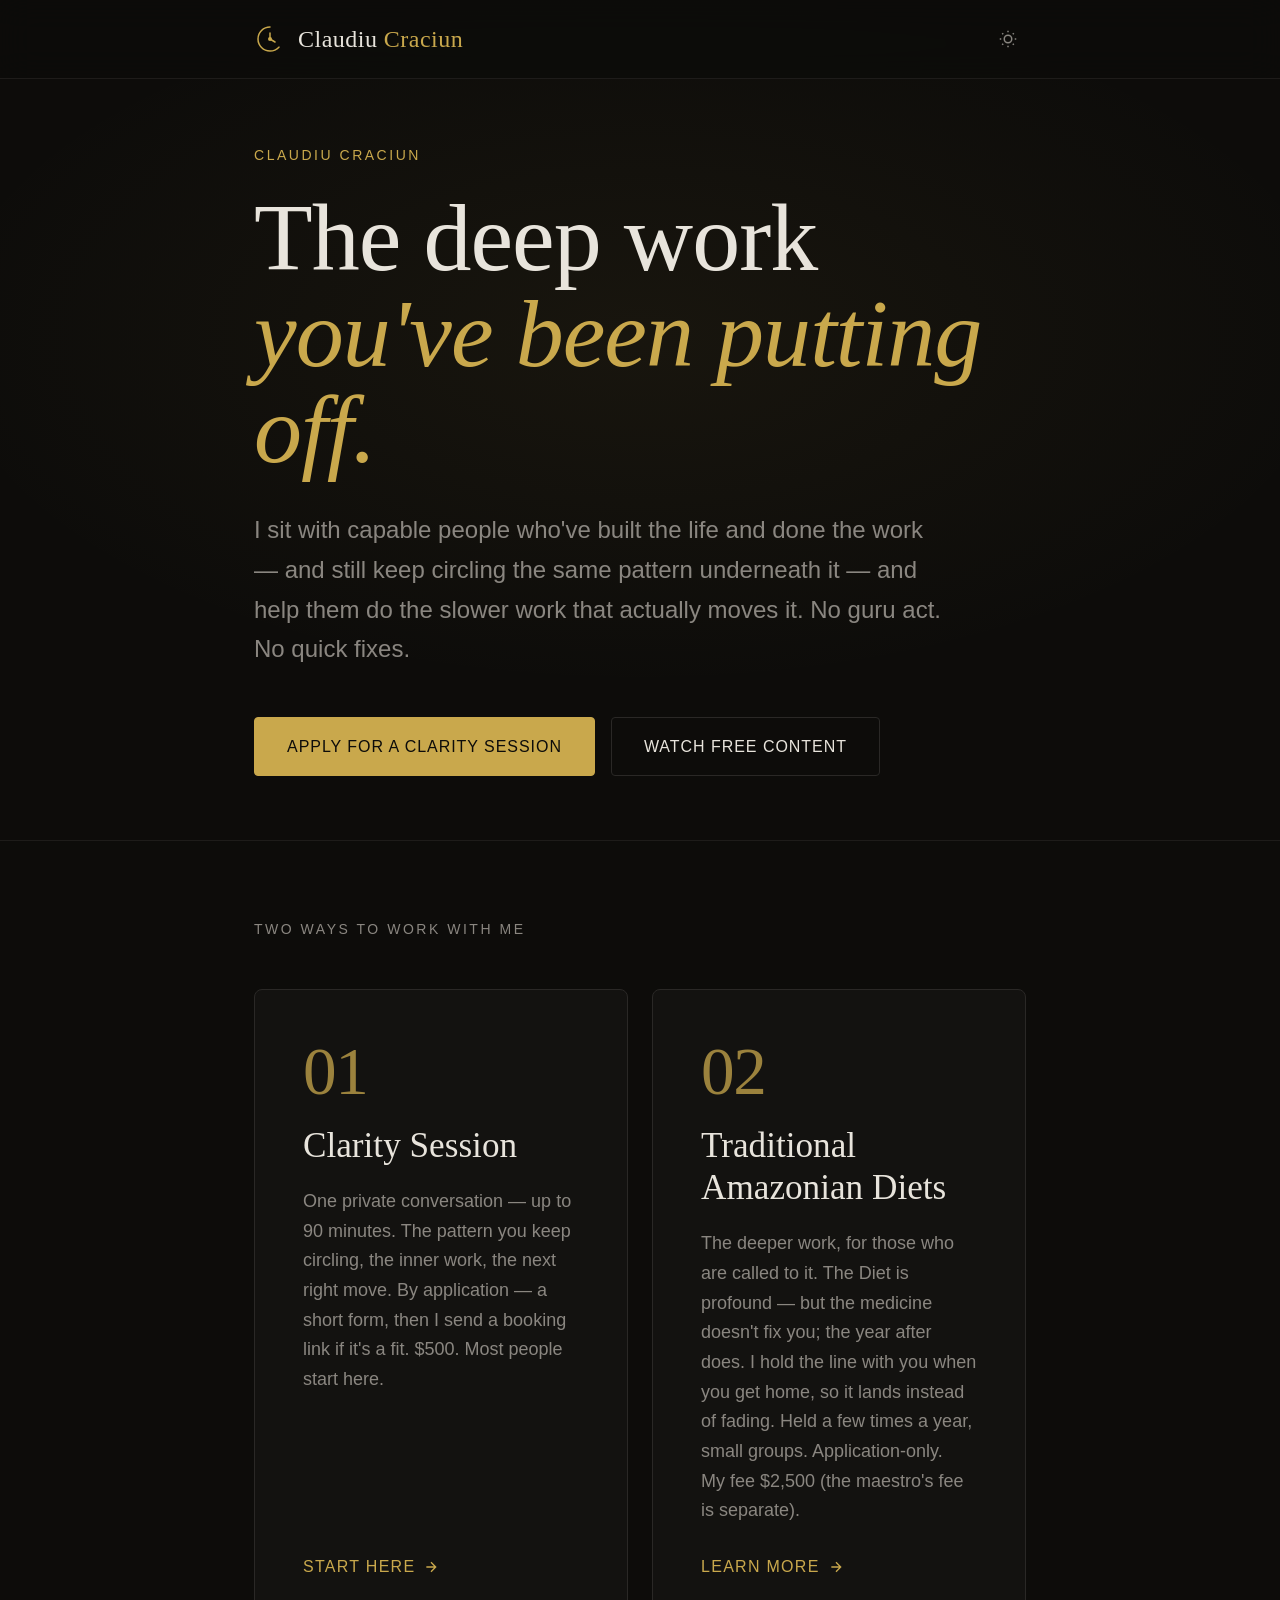
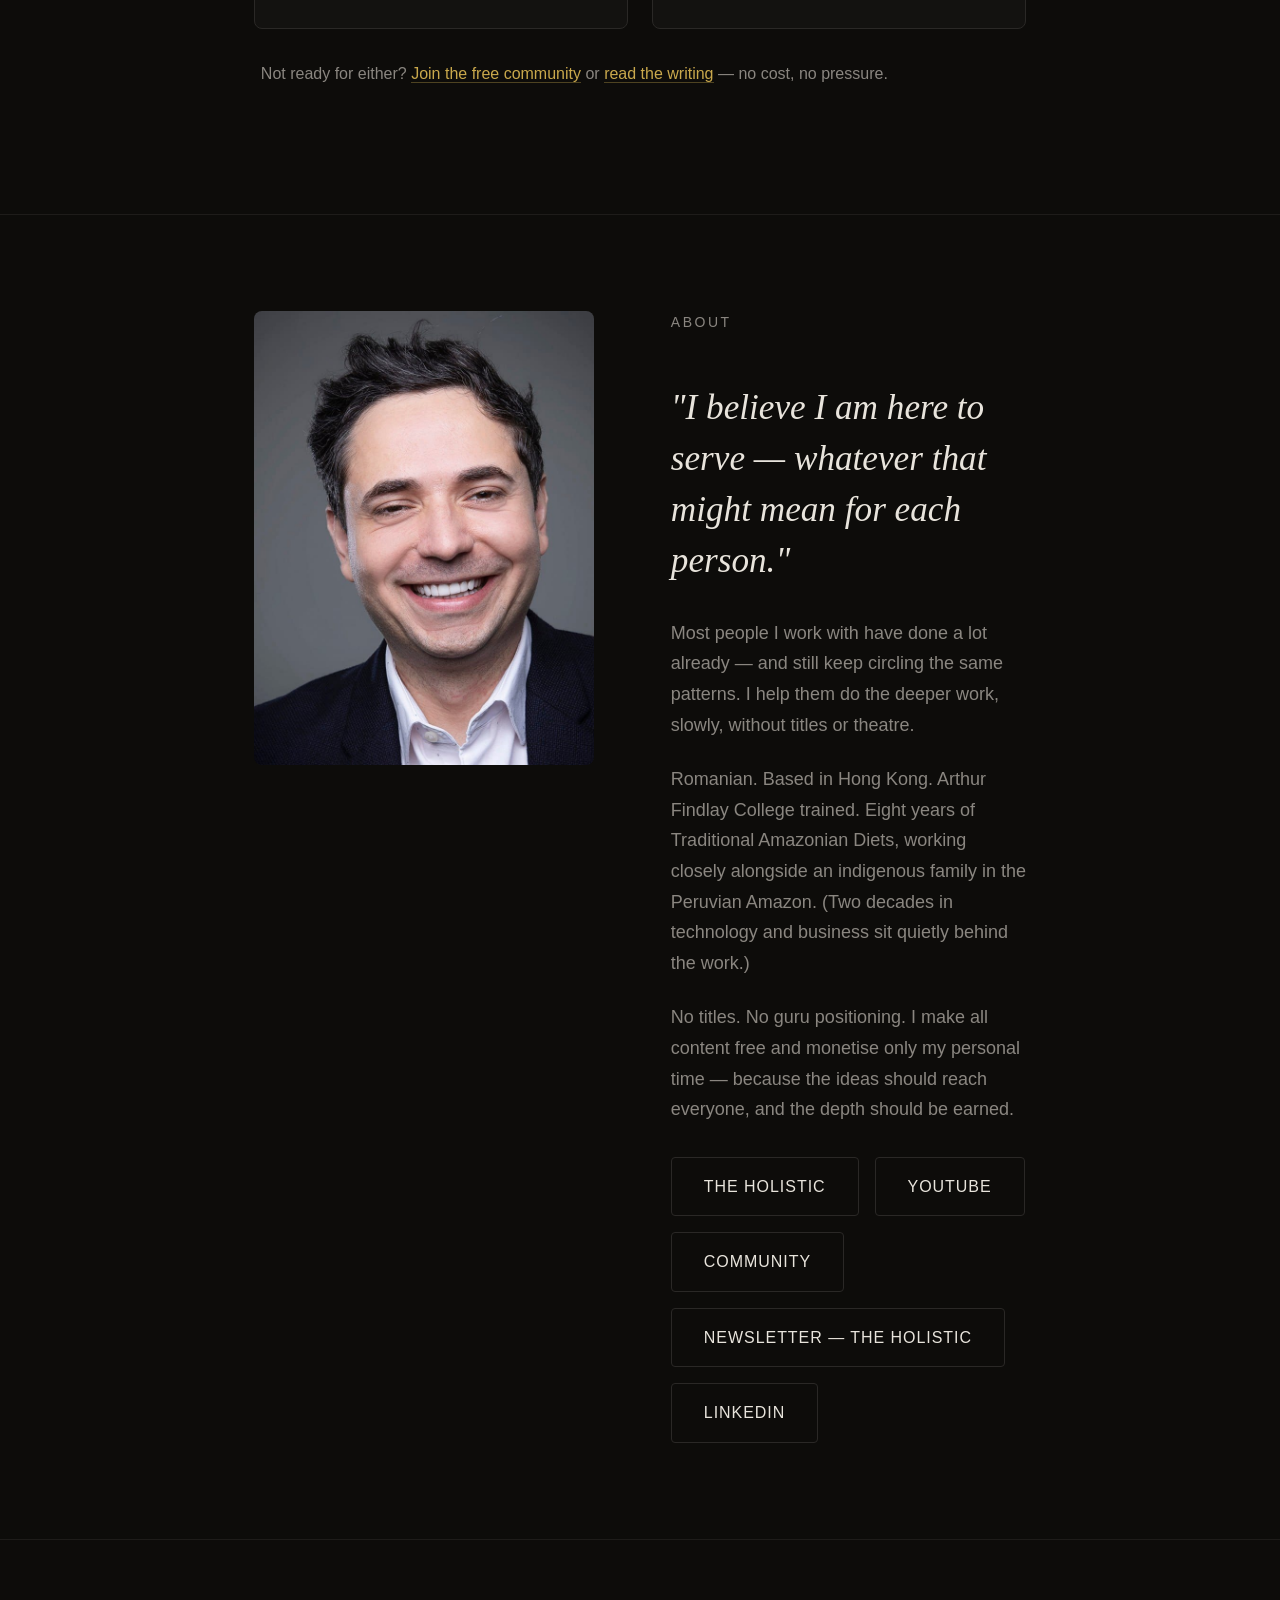
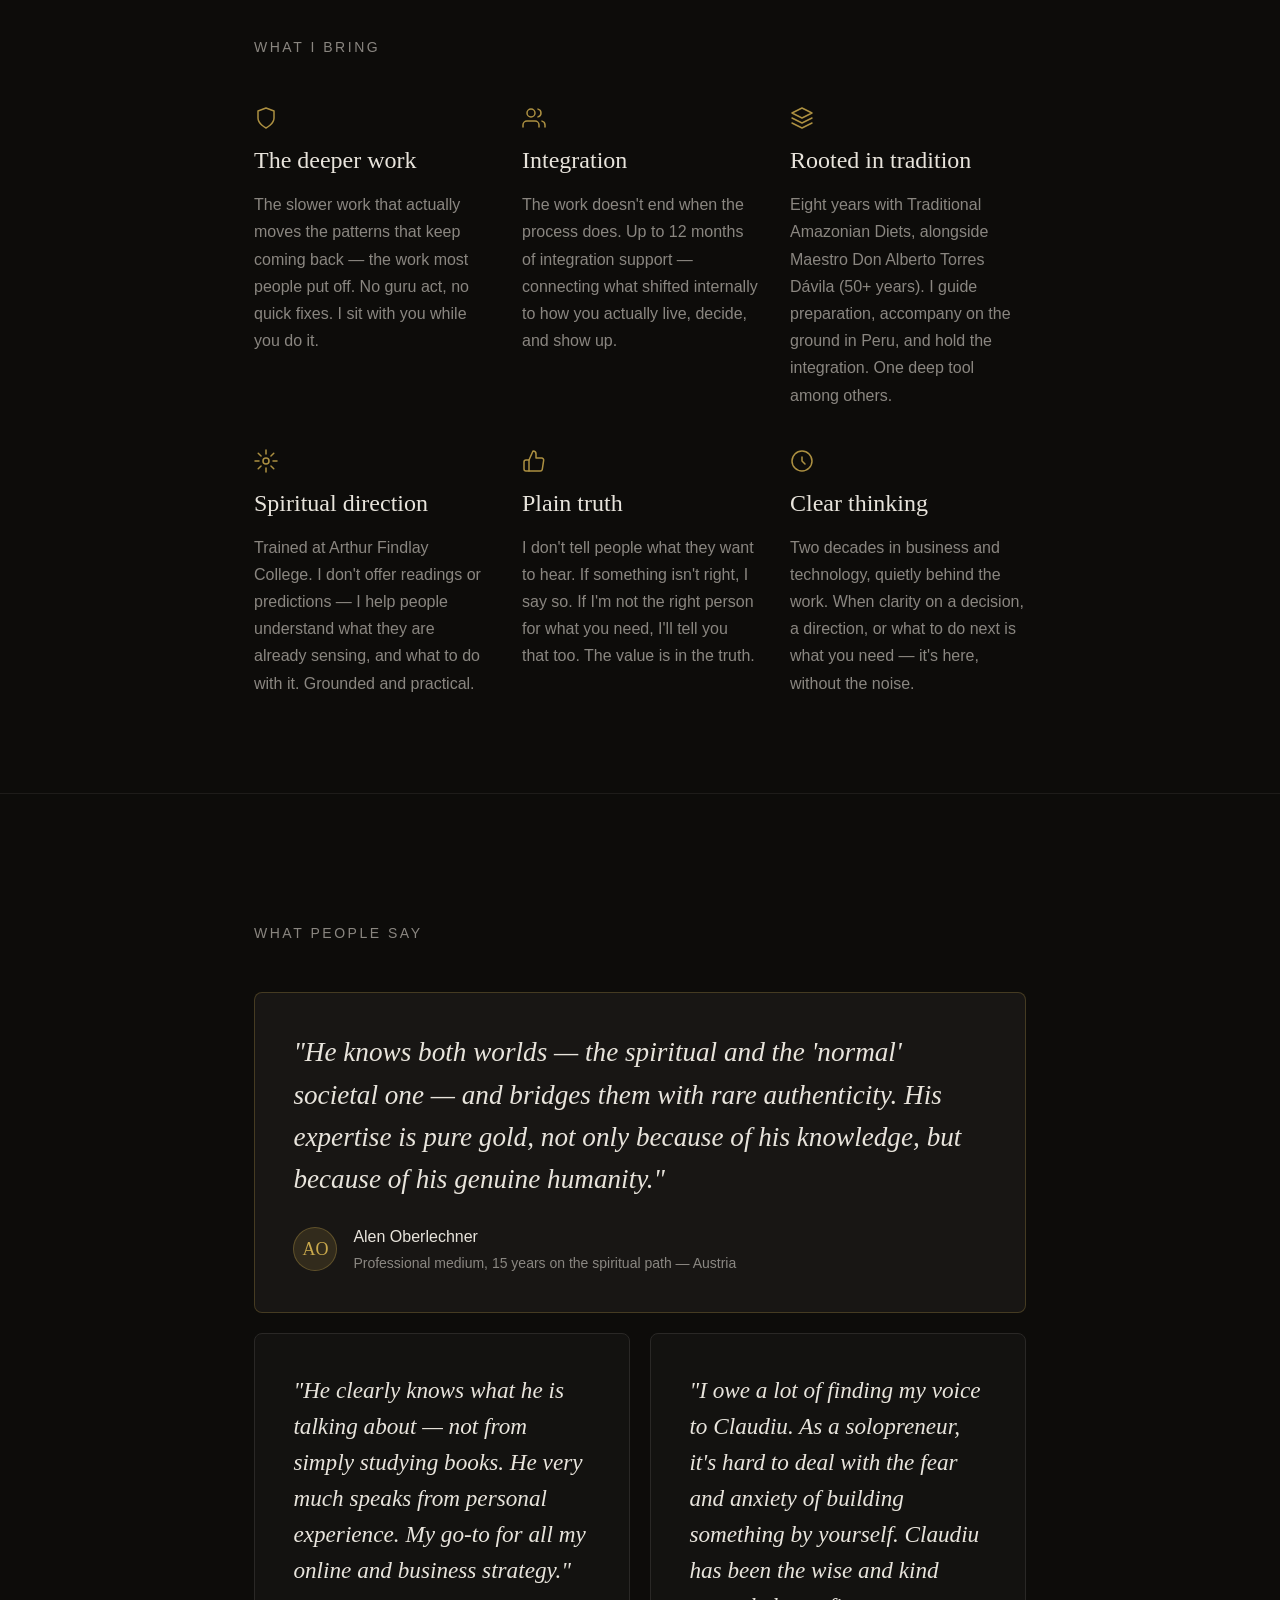
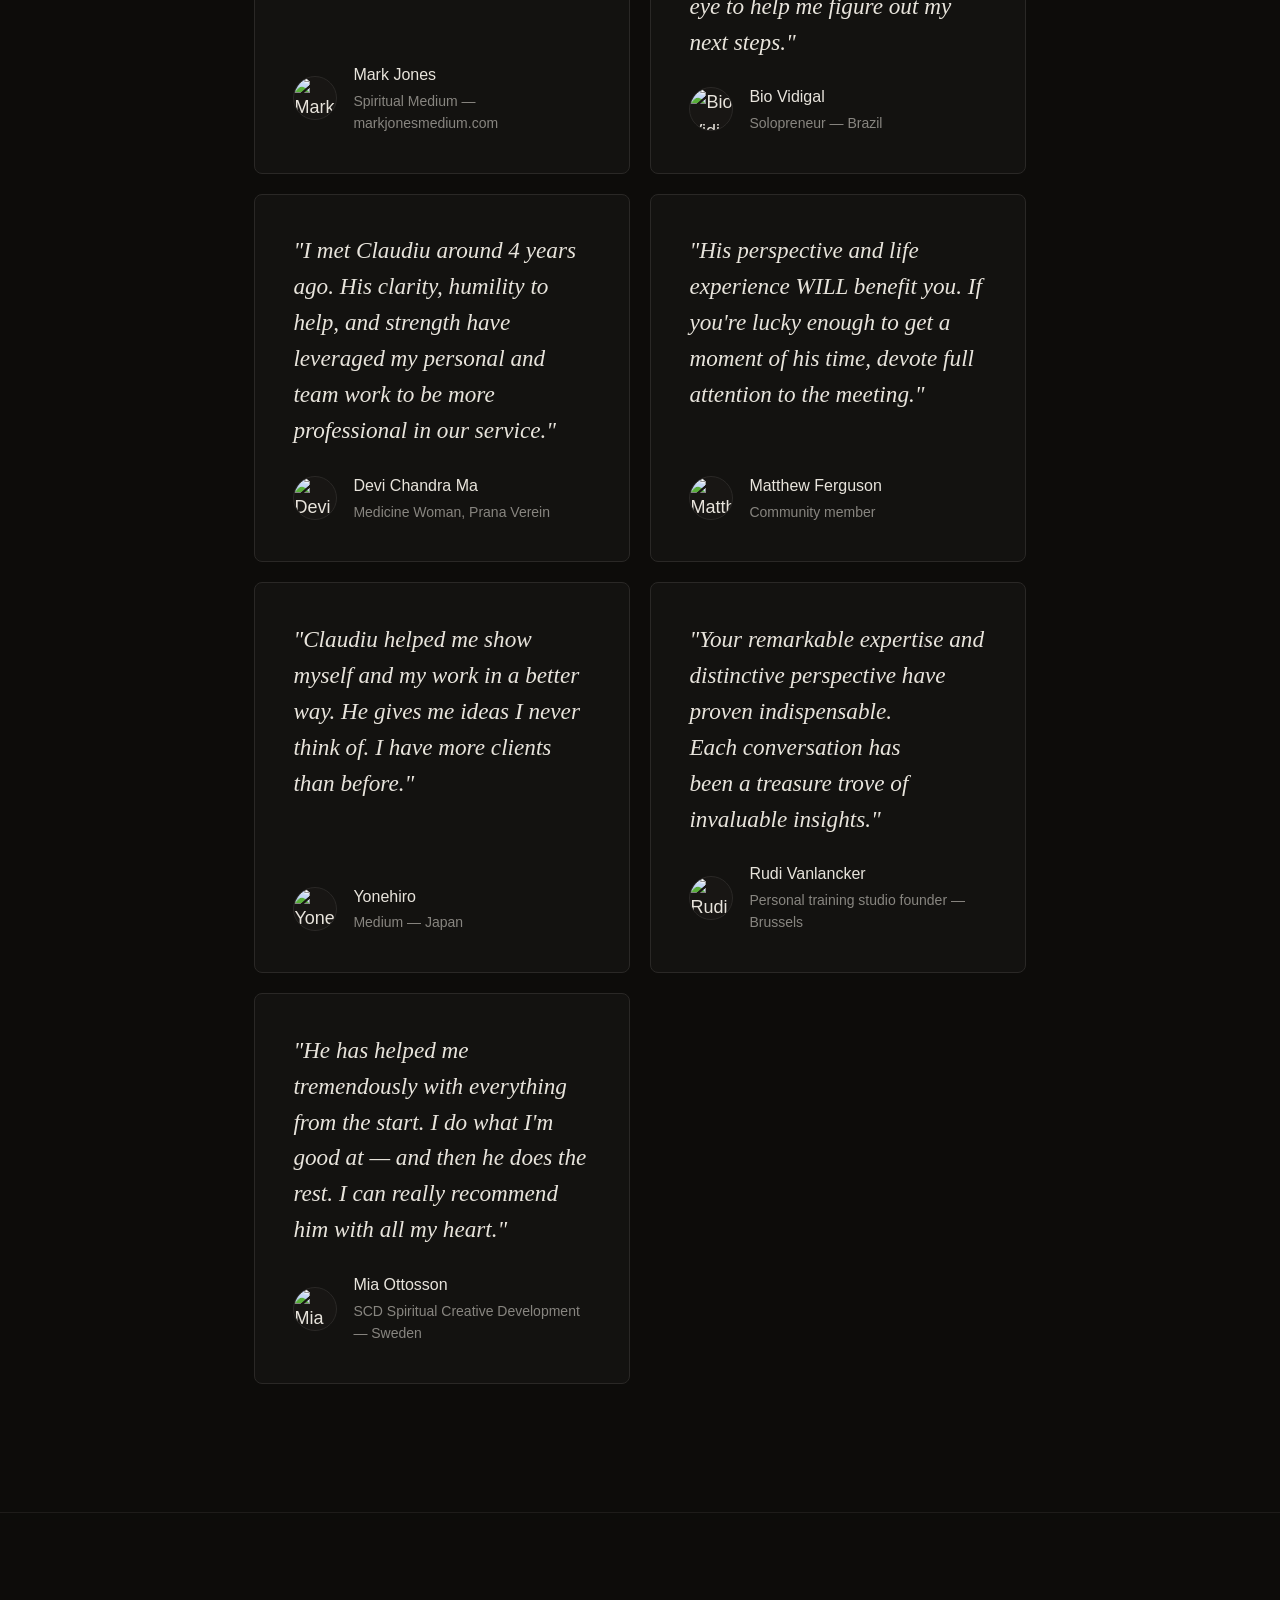
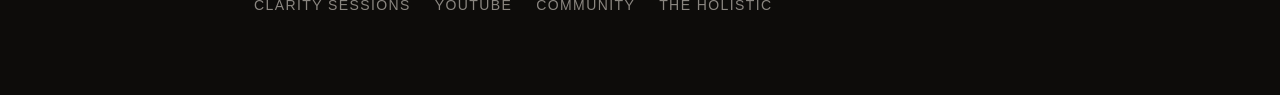
==== commit f132bd50: "Sharpen paid-surface audience to achiever-who's-stuck; fix Clarity card contradiction + state applic" ====
--- a/index.html
+++ b/index.html
@@ -1,22 +1,6 @@
 <!DOCTYPE html>
 <html lang="en" data-theme="dark">
 <head>
-<!--
-   ______                            __
-  / ____/___  ____ ___  ____  __  __/ /____  _____
- / /   / __ \/ __ `__ \/ __ \/ / / / __/ _ \/ ___/
-/ /___/ /_/ / / / / / / /_/ / /_/ / /_/  __/ /
-\____/\____/_/ /_/ /_/ .___/\__,_/\__/\___/_/
-                    /_/
-        Created with Perplexity Computer
-        https://www.perplexity.ai/computer
--->
-<!-- Perplexity Computer Attribution — SEO Meta Tags -->
-<meta name="generator" content="Perplexity Computer">
-<meta name="author" content="Perplexity Computer">
-<meta property="og:see_also" content="https://www.perplexity.ai/computer">
-<link rel="author" href="https://www.perplexity.ai/computer">
-
 <meta charset="UTF-8">
 <meta name="viewport" content="width=device-width, initial-scale=1.0">
 <title>Claudiu Craciun — the deep work most people put off.</title>
@@ -55,7 +39,7 @@
 <link href="https://api.fontshare.com/v2/css?f[]=cormorant@300,400,500,600&f[]=switzer@300,400,500&display=swap" rel="stylesheet">
 <link rel="preconnect" href="https://fonts.googleapis.com">
 <link rel="preconnect" href="https://fonts.gstatic.com" crossorigin>
-<link href="https://fonts.googleapis.com/css2?family=Cormorant+Garant:ital,wght@0,300;0,400;0,500;1,300;1,400;1,500&display=swap" rel="stylesheet">
+<link href="https://fonts.googleapis.com/css2?family=Cormorant+Garamond:ital,wght@0,300;0,400;0,500;1,300;1,400;1,500&display=swap" rel="stylesheet">
 
 <link rel="stylesheet" href="./base.css">
 <link rel="stylesheet" href="./style.css">
@@ -98,7 +82,7 @@
           <em>you've been putting off.</em>
         </h1>
         <p class="hero-subtitle fade-up fade-up--3">
-          I sit with people who feel everything and help them do the slower work that actually moves the patterns that keep coming back. No guru act. No quick fixes.
+          I sit with capable people who've built the life and done the work — and still keep circling the same pattern underneath it — and help them do the slower work that actually moves it. No guru act. No quick fixes.
         </p>
         <div class="hero-cta-group fade-up fade-up--4">
           <a href="./clarity.html" class="btn btn--primary">Apply for a Clarity Session</a>
@@ -117,7 +101,7 @@
         <a href="./clarity.html" class="path-card">
           <span class="path-number">01</span>
           <h2 class="path-title">Clarity Session</h2>
-          <p class="path-description">One private conversation — up to 90 minutes. The pattern you keep circling, the inner work, the next right move. Book anytime. Application-only. $500.</p>
+          <p class="path-description">One private conversation — up to 90 minutes. The pattern you keep circling, the inner work, the next right move. By application — a short form, then I send a booking link if it's a fit. $500. Most people start here.</p>
           <span class="path-cta">
             Start here
             <svg width="16" height="16" viewBox="0 0 24 24" fill="none" stroke="currentColor" stroke-width="2">
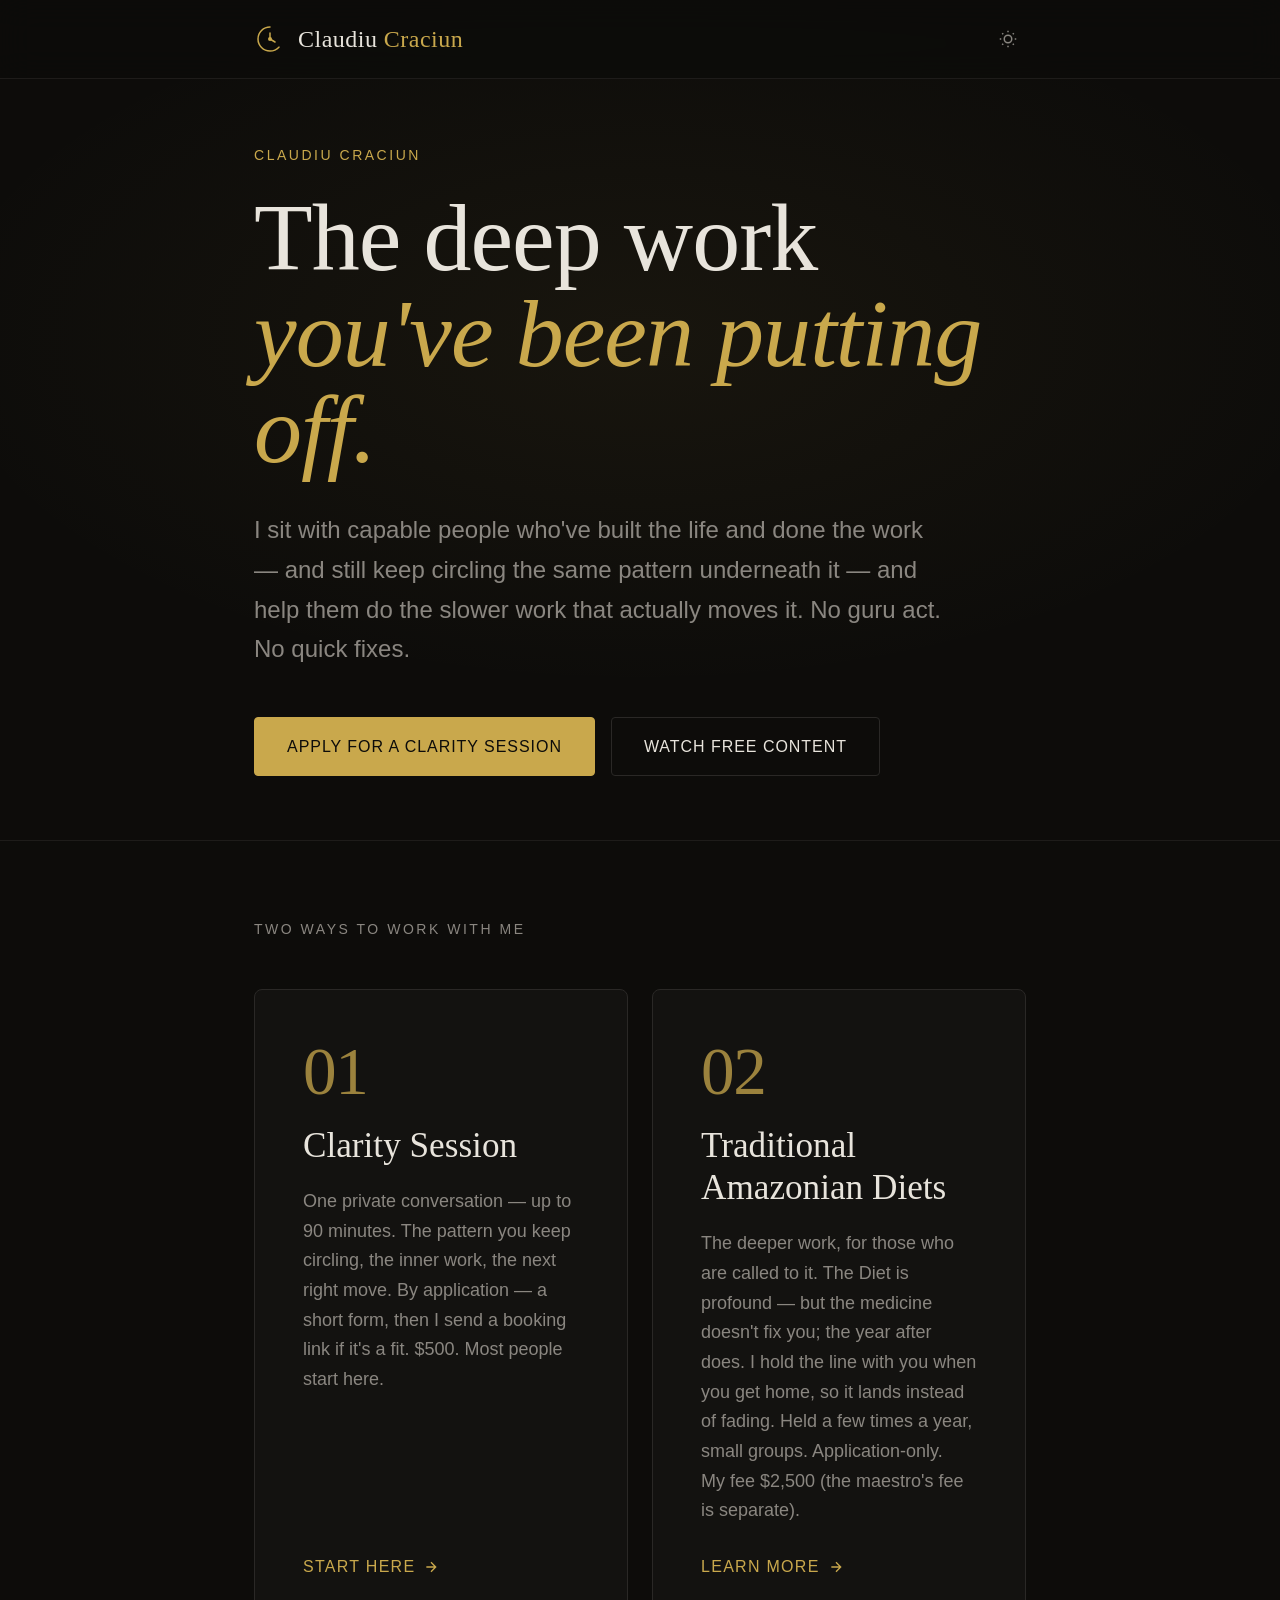
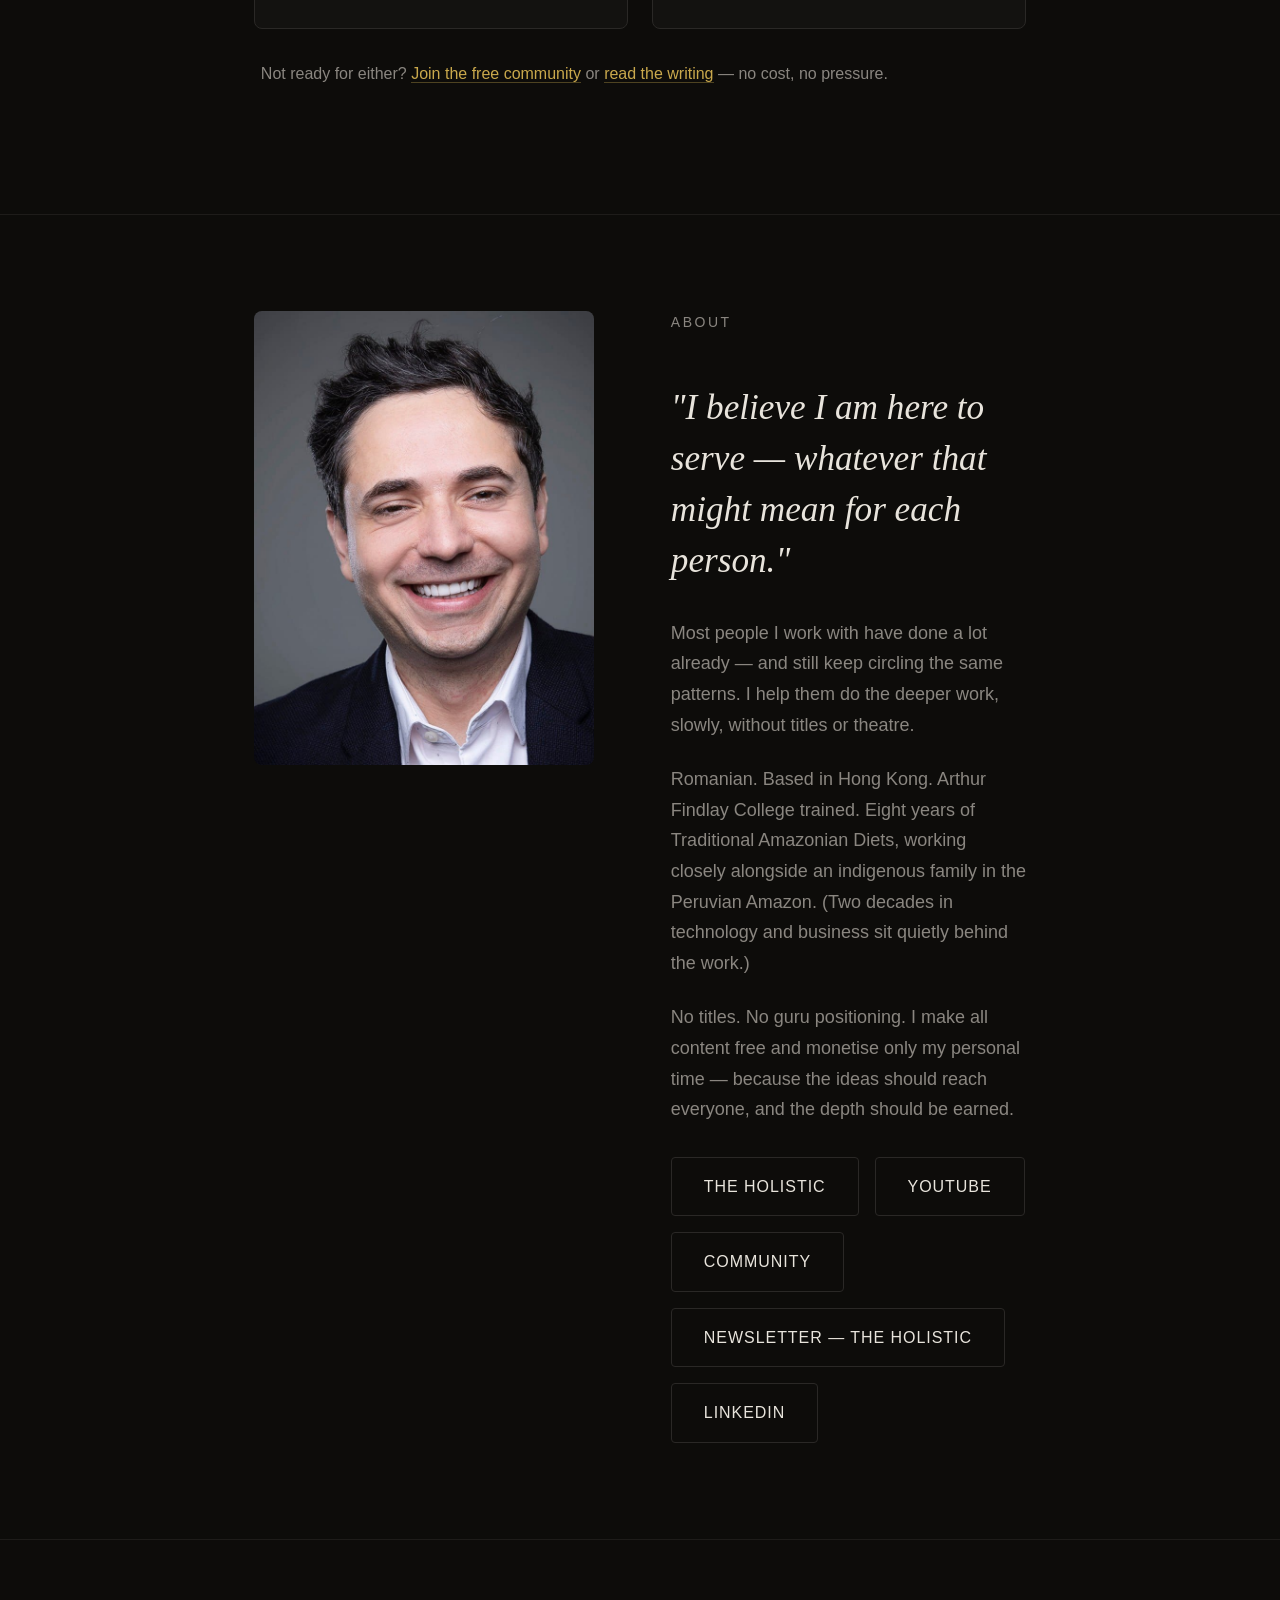
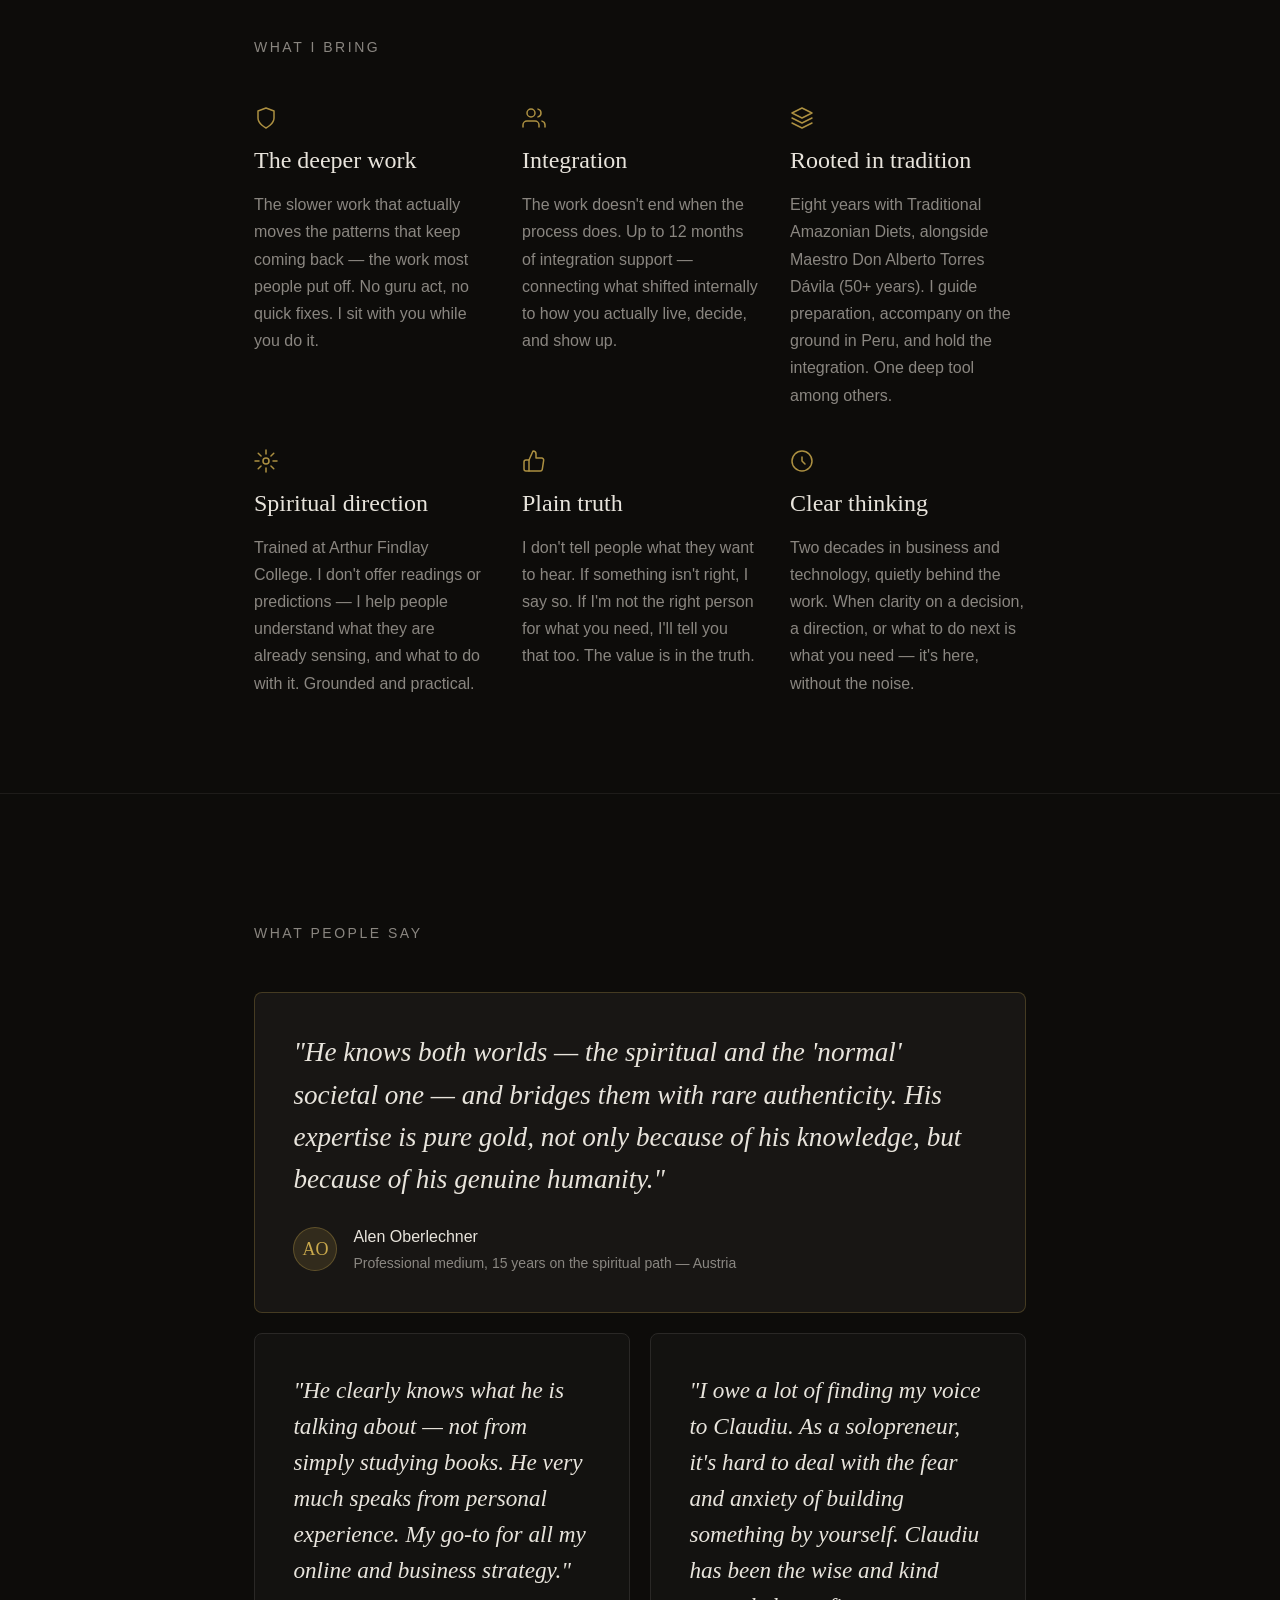
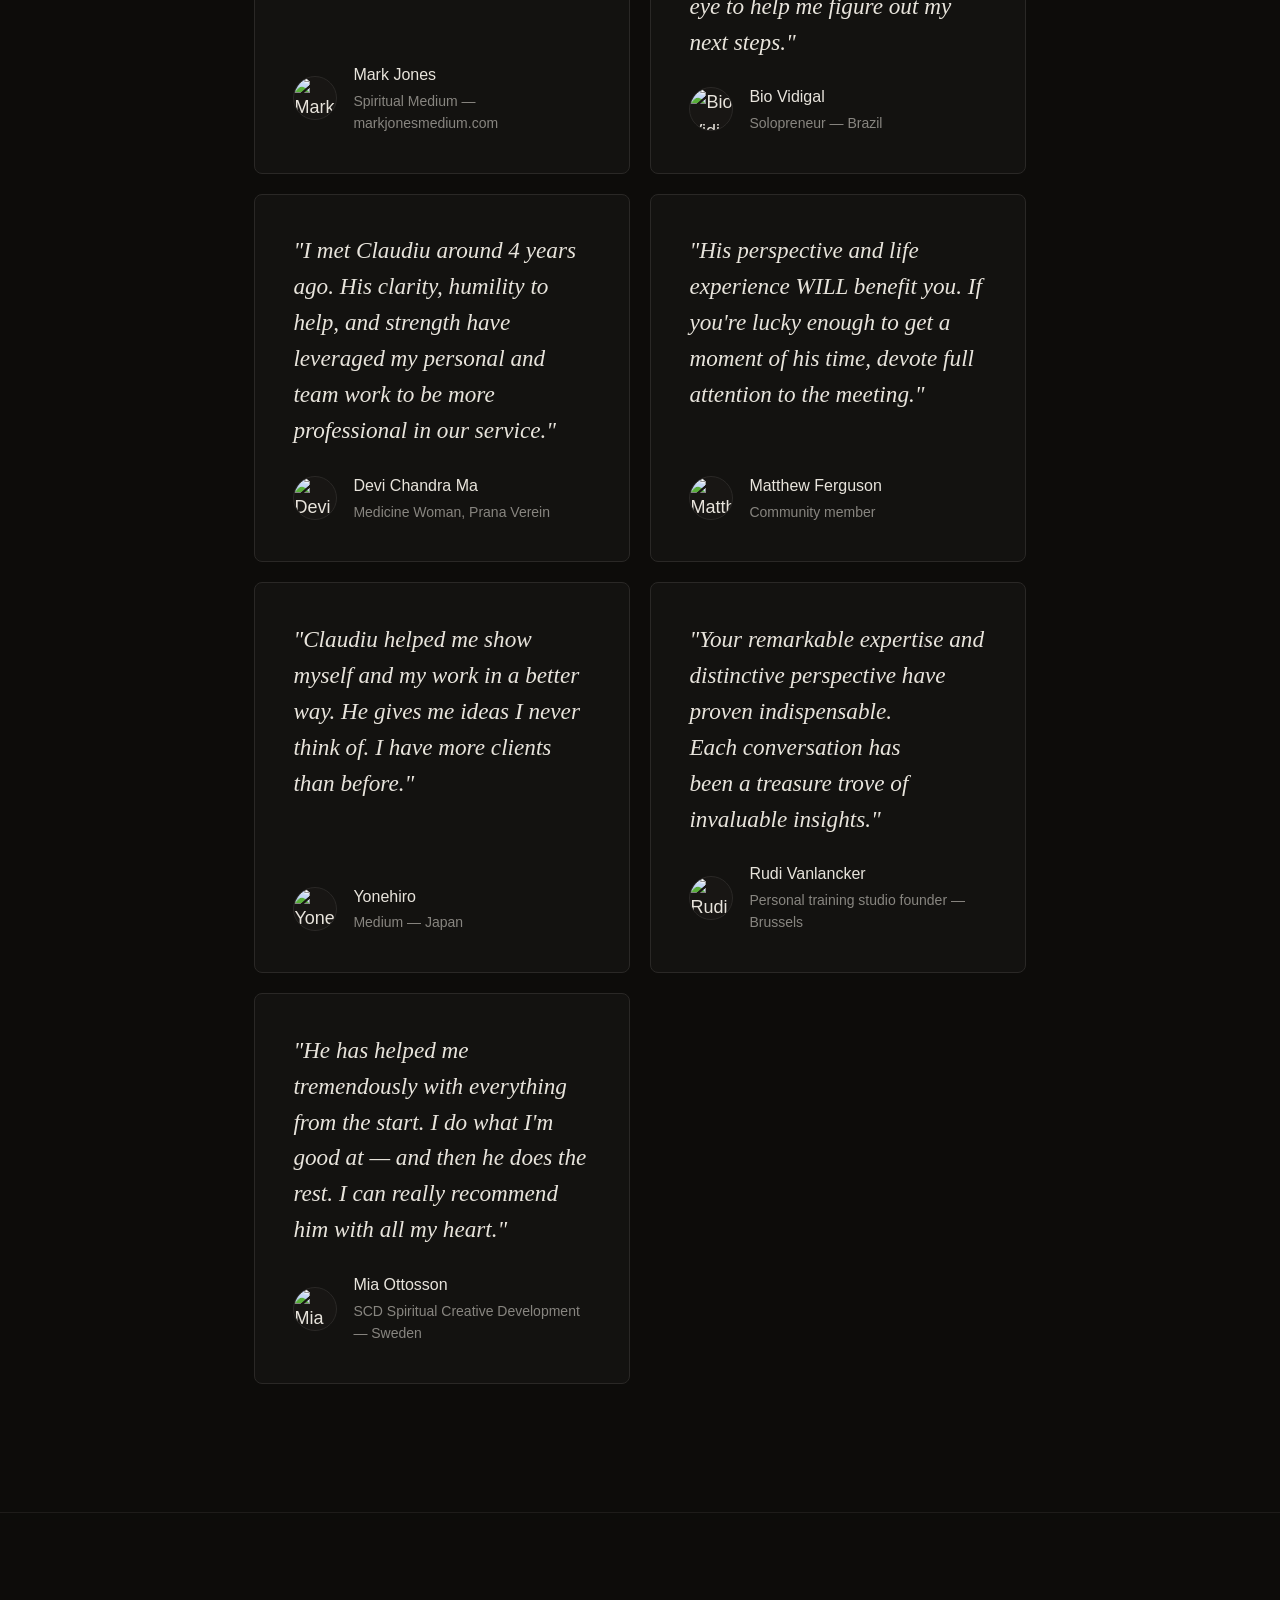
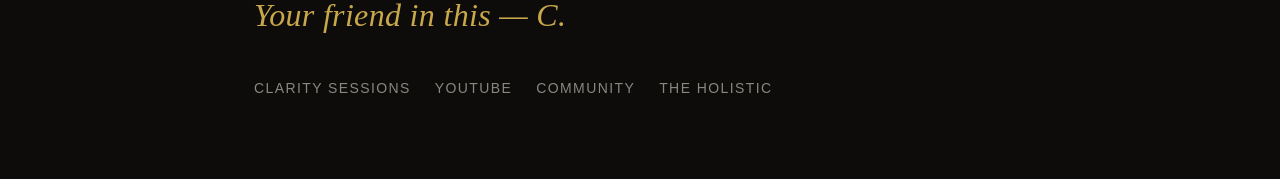
==== commit 686bdf61: "Demote .com to person/proof site (Option A): point offer CTAs up to theholistic.io; add 'Your friend" ====
--- a/index.html
+++ b/index.html
@@ -85,7 +85,7 @@
           I sit with capable people who've built the life and done the work — and still keep circling the same pattern underneath it — and help them do the slower work that actually moves it. No guru act. No quick fixes.
         </p>
         <div class="hero-cta-group fade-up fade-up--4">
-          <a href="./clarity.html" class="btn btn--primary">Apply for a Clarity Session</a>
+          <a href="https://theholistic.io/clarity.html" class="btn btn--primary">Apply for a Clarity Session</a>
           <a href="https://www.youtube.com/@craciunlabs" class="btn btn--ghost" target="_blank" rel="noopener noreferrer">Watch Free Content</a>
         </div>
       </div>
@@ -98,7 +98,7 @@
       <p class="section-label">Two ways to work with me</p>
       <div class="paths-grid">
 
-        <a href="./clarity.html" class="path-card">
+        <a href="https://theholistic.io/clarity.html" class="path-card">
           <span class="path-number">01</span>
           <h2 class="path-title">Clarity Session</h2>
           <p class="path-description">One private conversation — up to 90 minutes. The pattern you keep circling, the inner work, the next right move. By application — a short form, then I send a booking link if it's a fit. $500. Most people start here.</p>
@@ -110,7 +110,7 @@
           </span>
         </a>
 
-        <a href="./amazonian.html" class="path-card">
+        <a href="https://theholistic.io/amazonian.html" class="path-card">
           <span class="path-number">02</span>
           <h2 class="path-title">Traditional Amazonian Diets</h2>
           <p class="path-description">The deeper work, for those who are called to it. The Diet is profound — but the medicine doesn't fix you; the year after does. I hold the line with you when you get home, so it lands instead of fading. Held a few times a year, small groups. Application-only. My fee $2,500 (the maestro's fee is separate).</p>
@@ -346,9 +346,10 @@
 <!-- FOOTER -->
 <footer class="site-footer">
   <div class="container">
+    <p class="footer-signoff">Your friend in this — C.</p>
     <div class="footer-inner">
       <ul class="footer-links" role="list">
-        <li><a href="./clarity.html">Clarity Sessions</a></li>
+        <li><a href="https://theholistic.io/clarity.html">Clarity Sessions</a></li>
         <li><a href="https://www.youtube.com/@craciunlabs" target="_blank" rel="noopener noreferrer">YouTube</a></li>
         <li><a href="https://skool.com/the-sanctuary-4657" target="_blank" rel="noopener noreferrer">Community</a></li>
         <li><a href="https://theholistic.io" target="_blank" rel="noopener noreferrer">The Holistic</a></li>
--- a/style.css
+++ b/style.css
@@ -1,7 +1,7 @@
 /* ============================================
    THE HOLISTIC — claudiucraciun.com
    Palette: Near-black #0D0C0A, Gold #C9A84C
-   Typography: Cormorant Garant (display) + Switzer (body)
+   Typography: Cormorant Garamond (display) + Switzer (body)
    Aesthetic: Luxury editorial, restrained, no spiritual clichés
    ============================================ */
 
@@ -46,7 +46,7 @@
   --content-wide: 1160px;
 
   /* Fonts */
-  --font-display: 'Cormorant Garant', 'Georgia', serif;
+  --font-display: 'Cormorant Garamond', 'Georgia', serif;
   --font-body: 'Switzer', 'Helvetica Neue', sans-serif;
 }
 
@@ -504,6 +504,15 @@
   border-top: 1px solid var(--color-divider);
 }
 
+.footer-signoff {
+  font-family: var(--font-display);
+  font-style: italic;
+  font-size: clamp(1.5rem, 1.1rem + 1.4vw, 2rem);
+  color: var(--color-primary);
+  margin-bottom: var(--space-8);
+  letter-spacing: 0.01em;
+}
+
 .footer-inner {
   display: flex;
   flex-wrap: wrap;
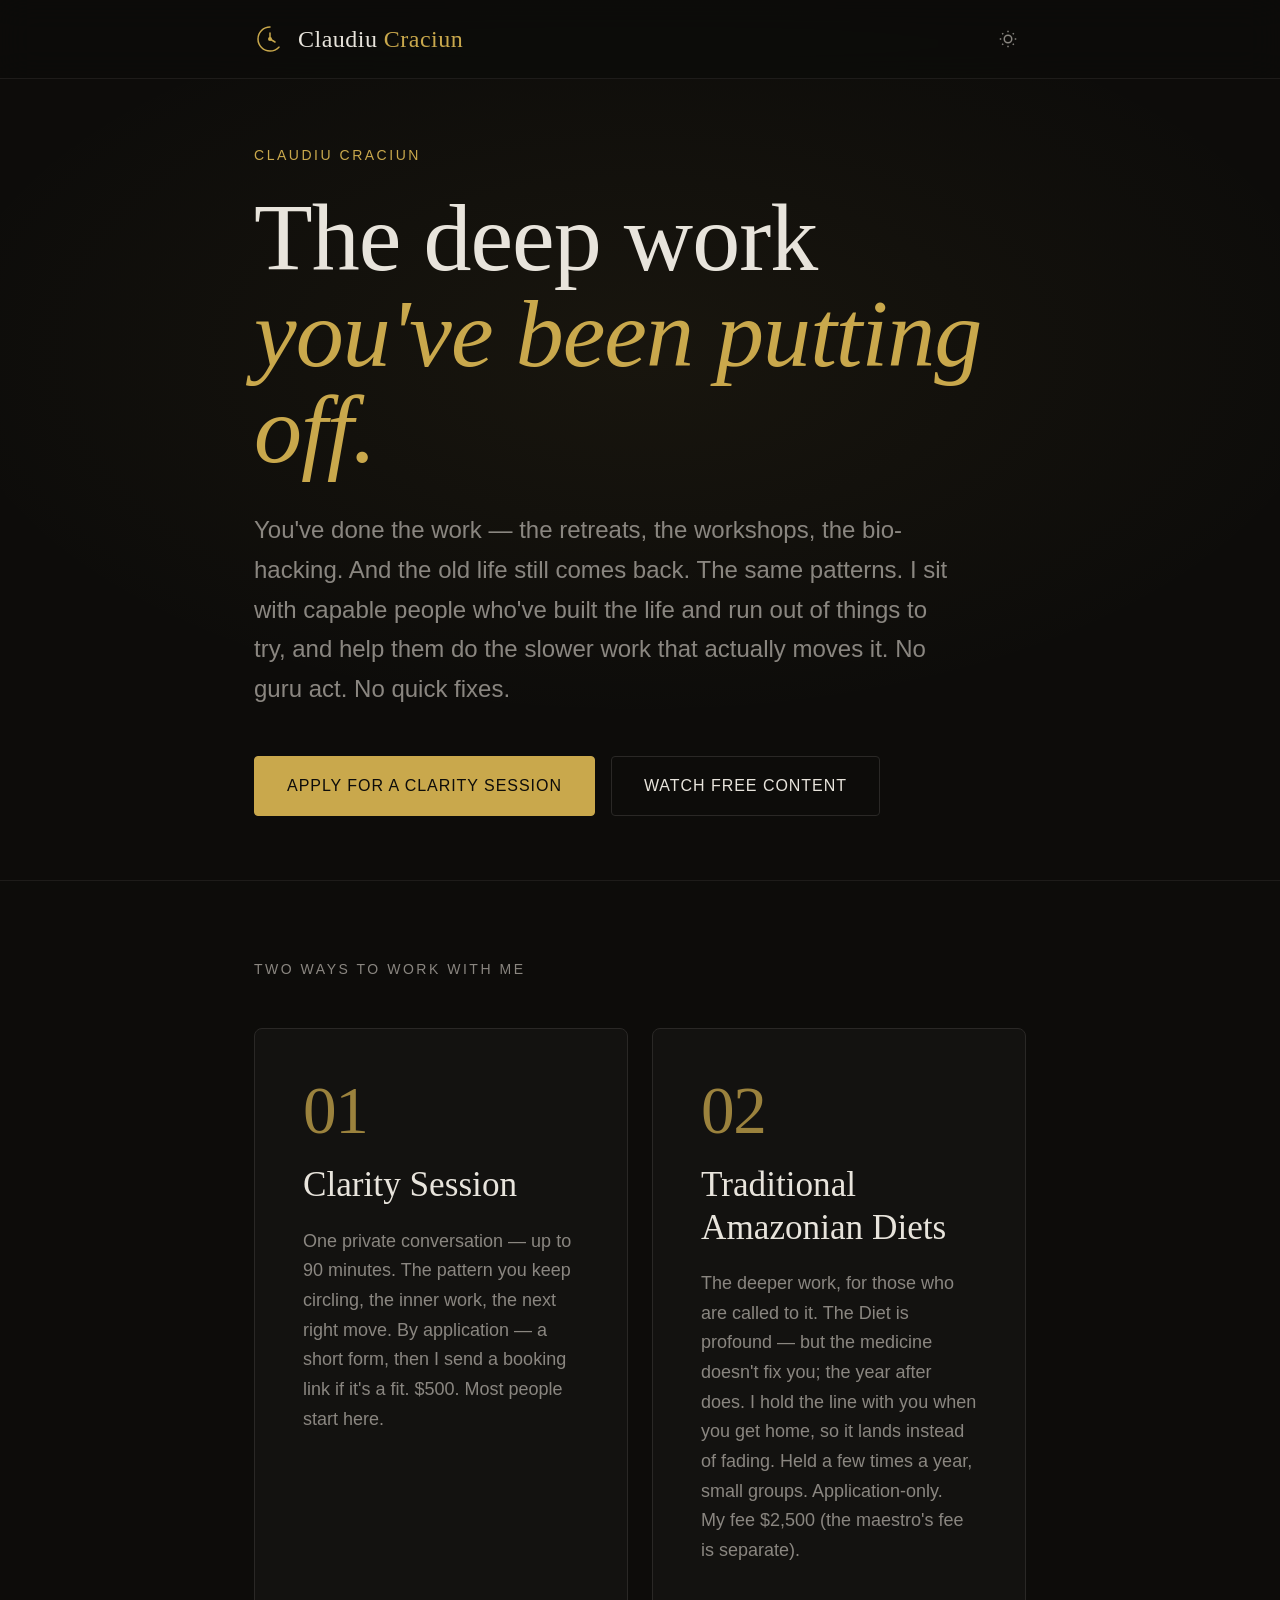
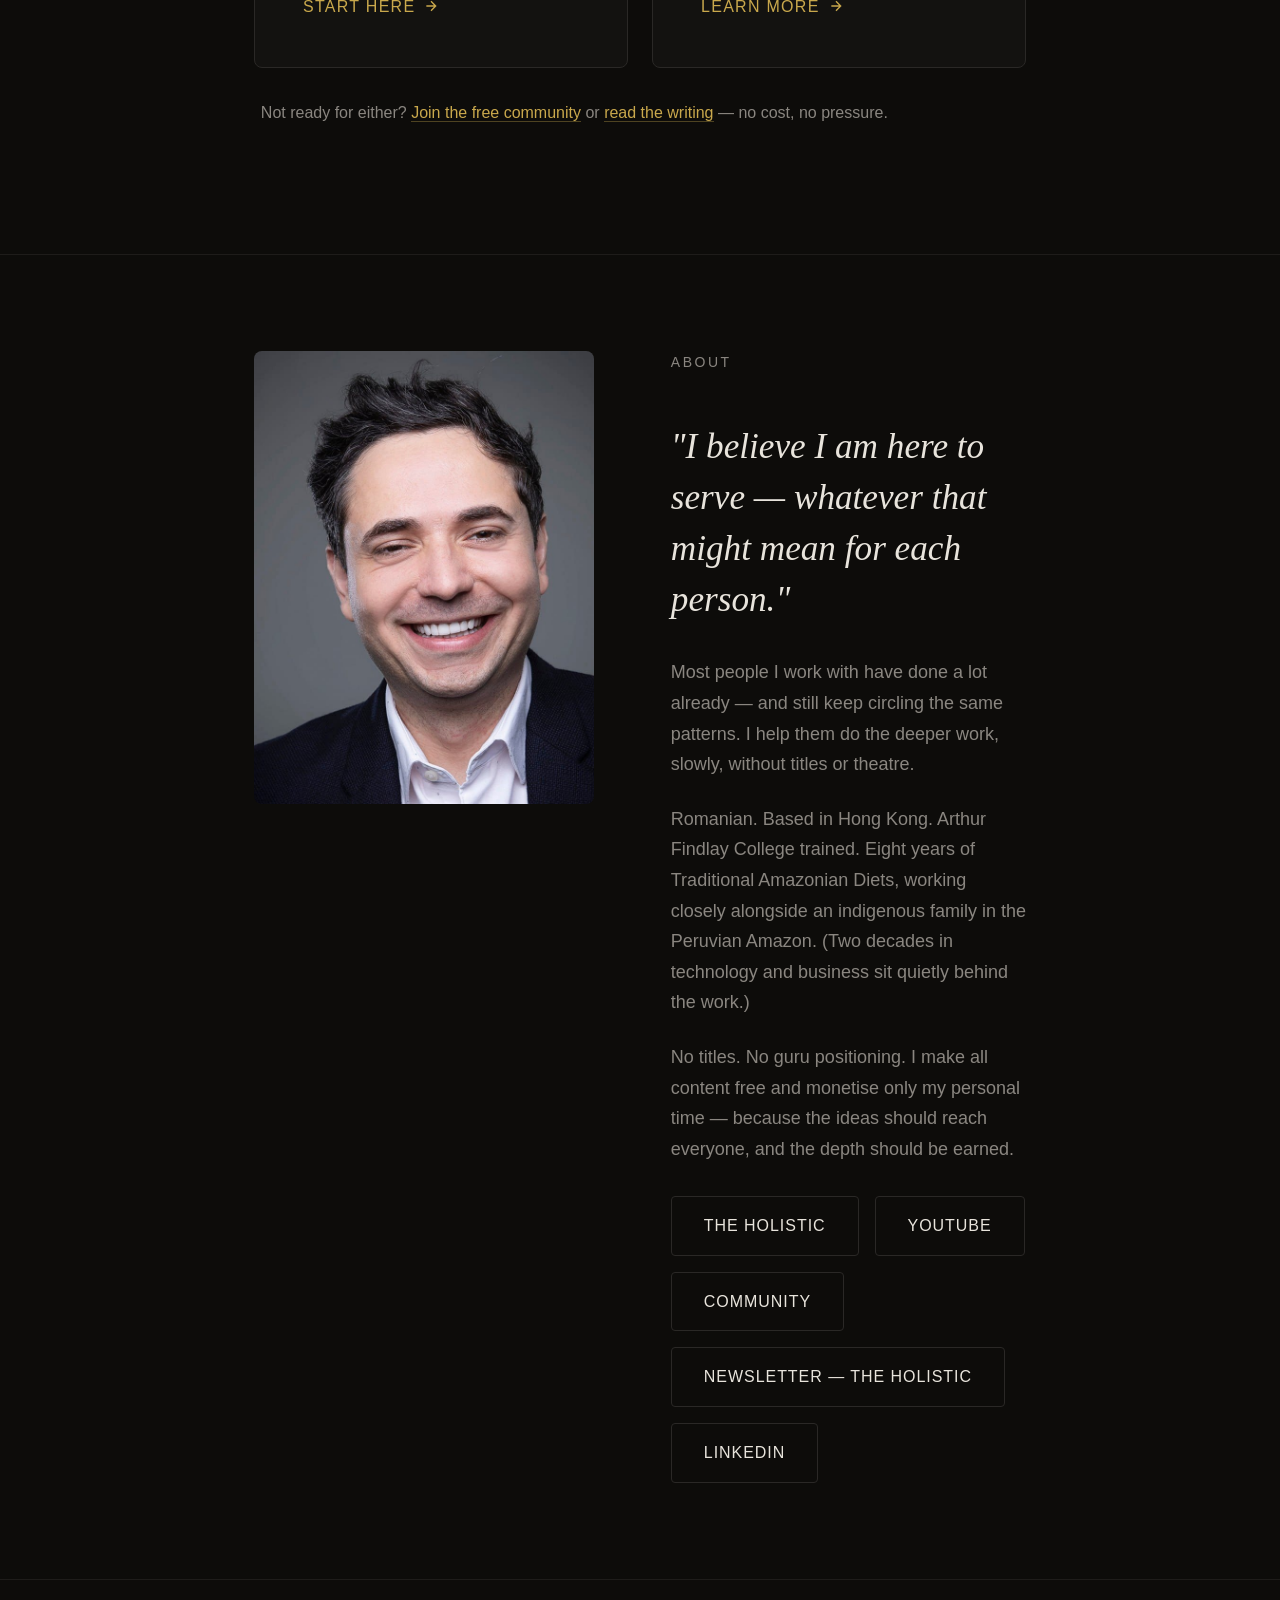
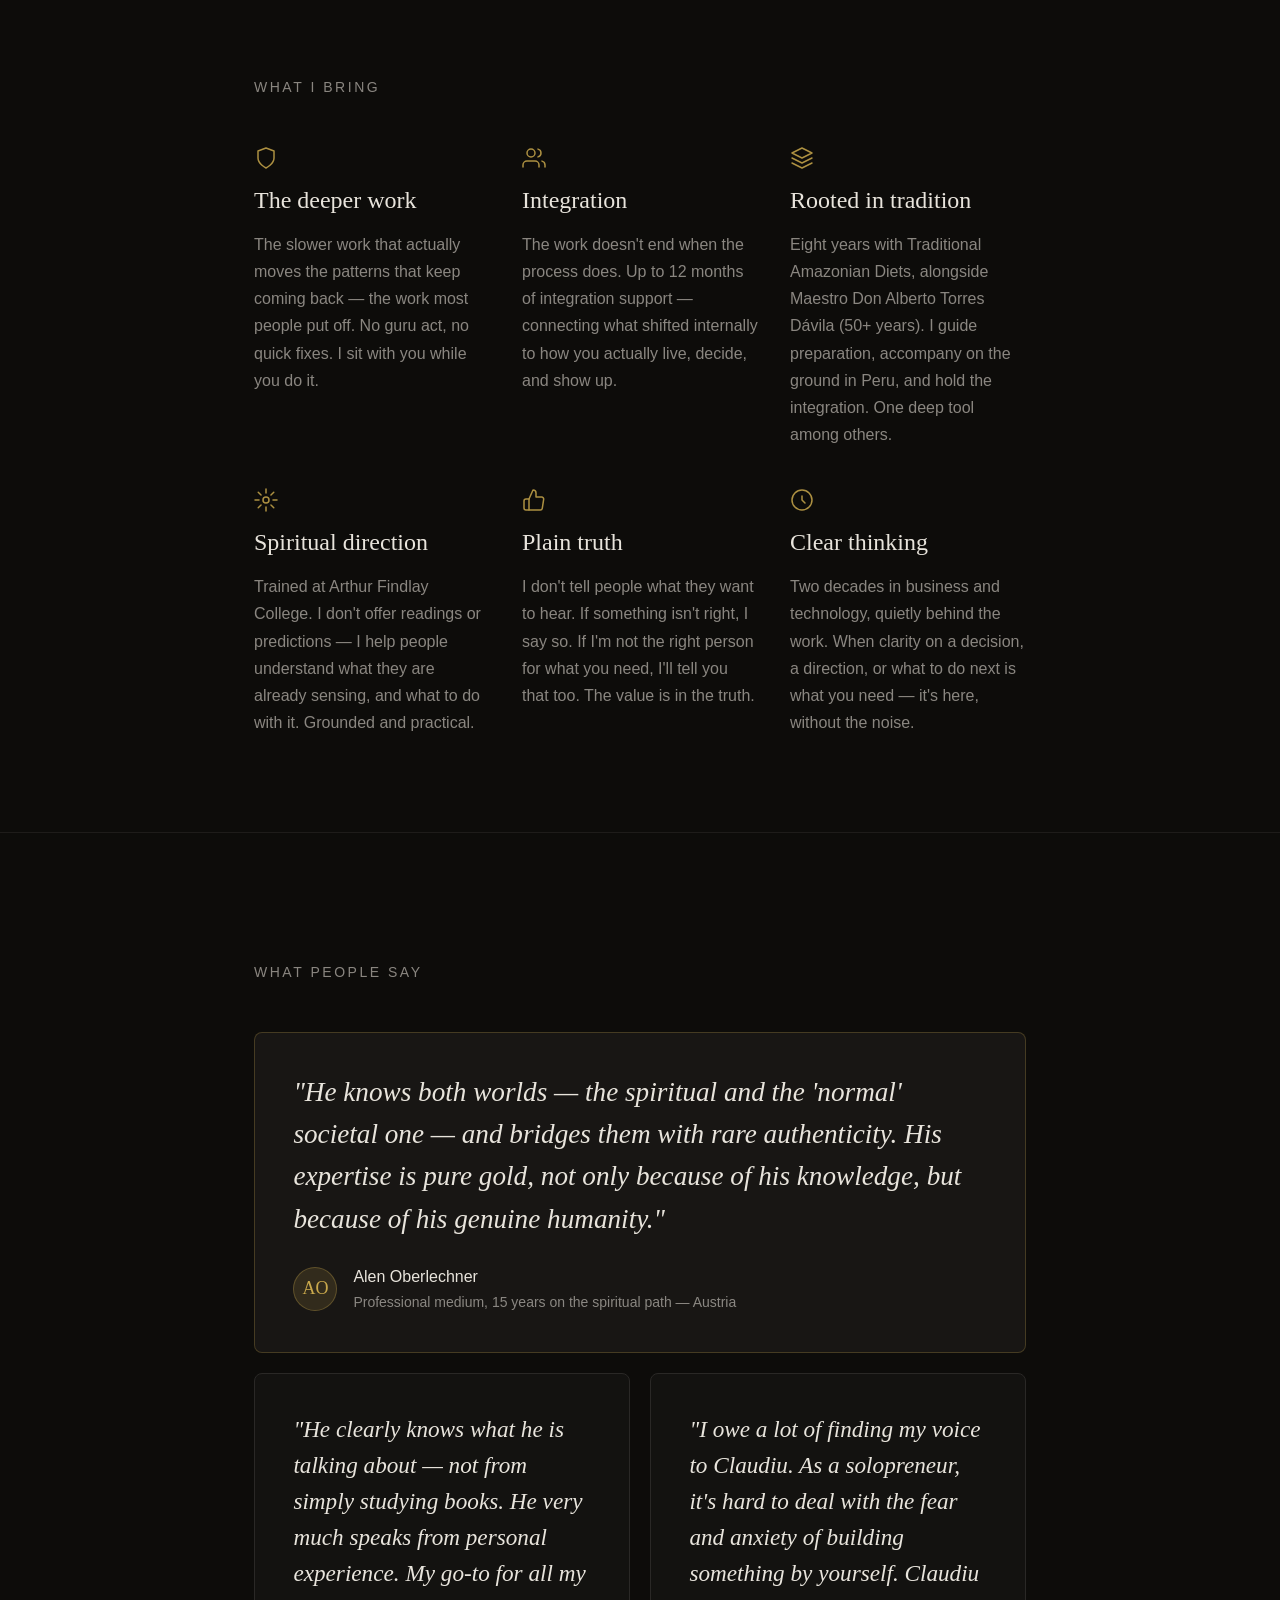
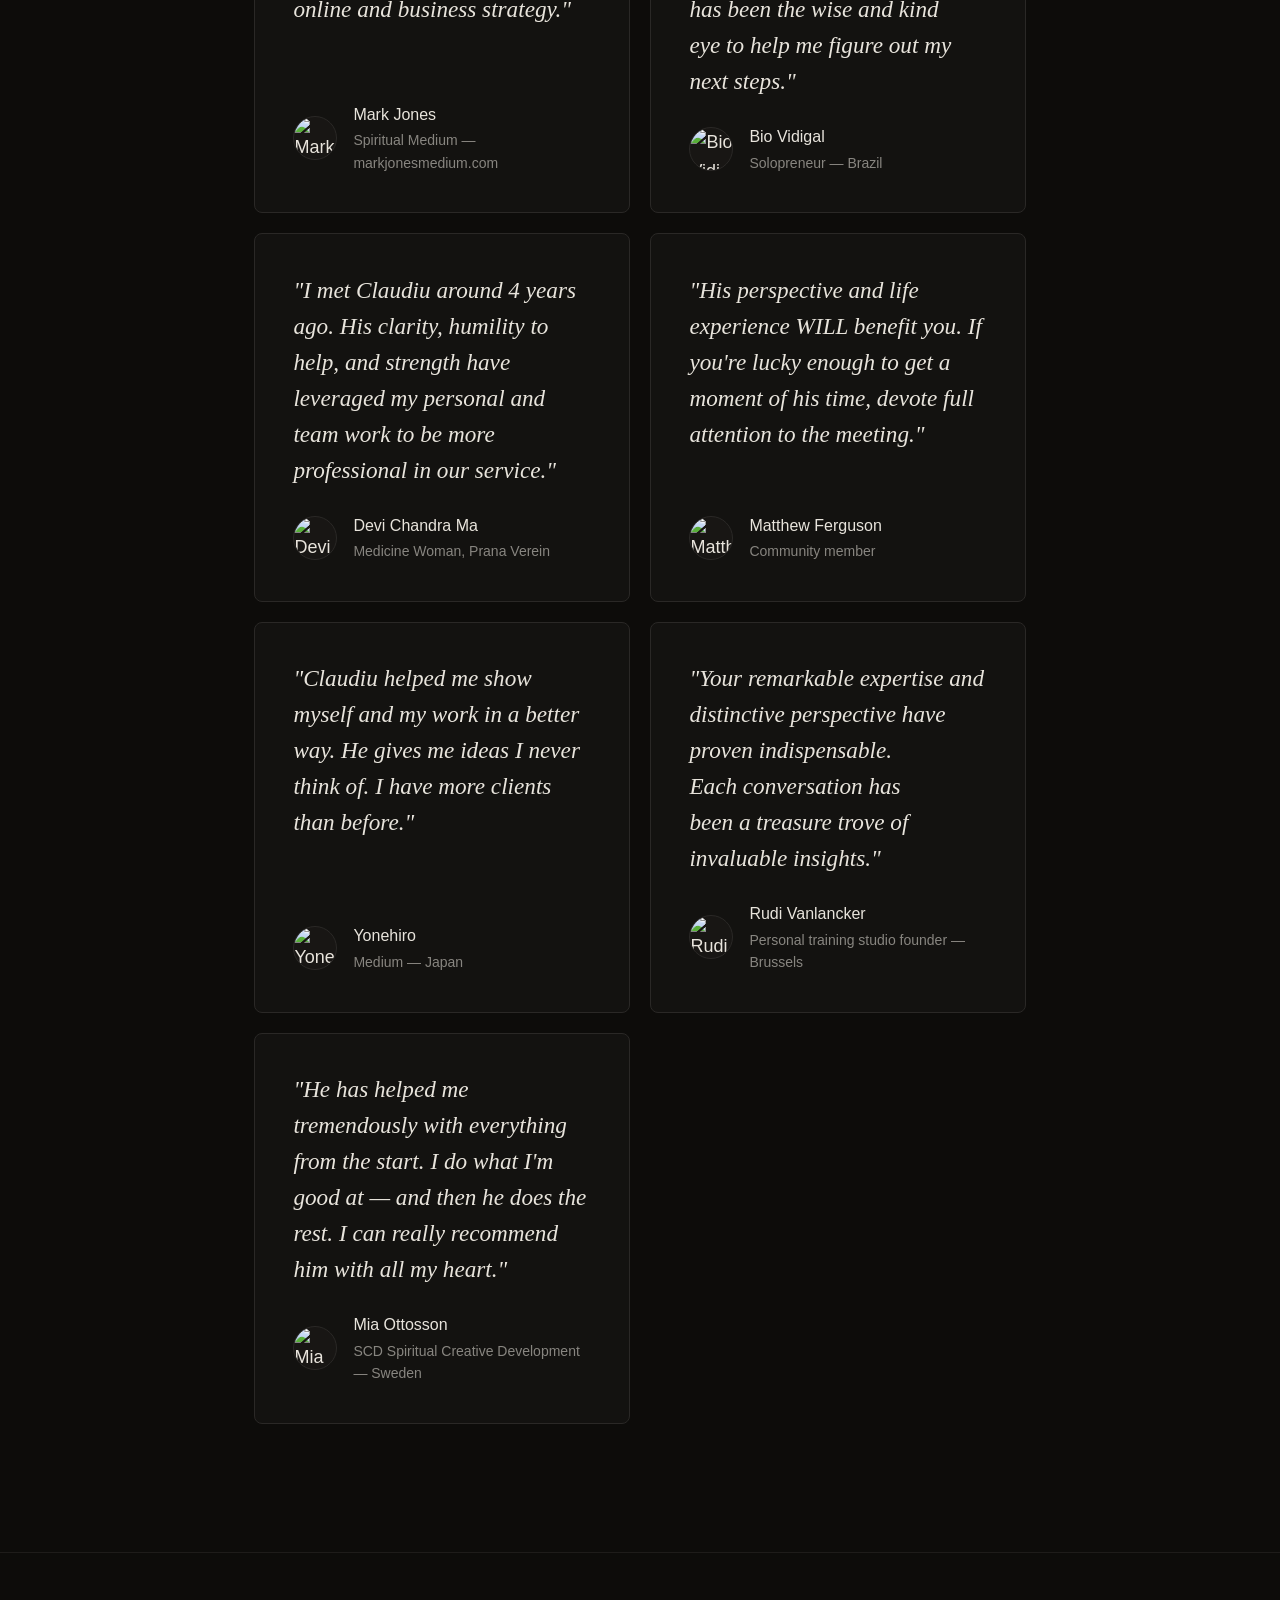
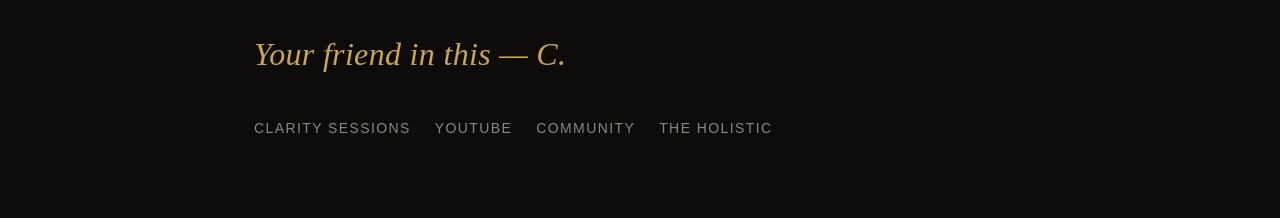
==== commit fdf8d857: "Phase 5: mirror sharpened agitation hook into hero; fix stale beehiiv URL (theholisticprofessional -" ====
--- a/index.html
+++ b/index.html
@@ -82,7 +82,7 @@
           <em>you've been putting off.</em>
         </h1>
         <p class="hero-subtitle fade-up fade-up--3">
-          I sit with capable people who've built the life and done the work — and still keep circling the same pattern underneath it — and help them do the slower work that actually moves it. No guru act. No quick fixes.
+          You've done the work — the retreats, the workshops, the bio-hacking. And the old life still comes back. The same patterns. I sit with capable people who've built the life and run out of things to try, and help them do the slower work that actually moves it. No guru act. No quick fixes.
         </p>
         <div class="hero-cta-group fade-up fade-up--4">
           <a href="https://theholistic.io/clarity.html" class="btn btn--primary">Apply for a Clarity Session</a>
@@ -157,7 +157,7 @@
             <a href="https://theholistic.io" class="btn btn--ghost" target="_blank" rel="noopener noreferrer">The Holistic</a>
             <a href="https://www.youtube.com/@craciunlabs" class="btn btn--ghost" target="_blank" rel="noopener noreferrer">YouTube</a>
             <a href="https://skool.com/the-sanctuary-4657" class="btn btn--ghost" target="_blank" rel="noopener noreferrer">Community</a>
-            <a href="https://theholisticprofessional.beehiiv.com" class="btn btn--ghost" target="_blank" rel="noopener noreferrer">Newsletter — The Holistic</a>
+            <a href="https://theholistic.beehiiv.com" class="btn btn--ghost" target="_blank" rel="noopener noreferrer">Newsletter — The Holistic</a>
             <a href="https://linkedin.com/in/claudiu-craciun/" class="btn btn--ghost" target="_blank" rel="noopener noreferrer">LinkedIn</a>
           </div>
         </div>
--- a/style.css
+++ b/style.css
@@ -147,10 +147,15 @@
   border-bottom: 1px solid var(--color-divider);
   transition: transform 0.3s cubic-bezier(0.16, 1, 0.3, 1),
               box-shadow 0.3s cubic-bezier(0.16, 1, 0.3, 1);
+  /* Isolated GPU layer so the blurred fixed header repaints cleanly on
+     mobile Chromium/Brave during scroll (prevents text ghosting/overlap). */
+  transform: translateZ(0);
+  will-change: transform;
+  isolation: isolate;
 }
 
 .site-header--hidden {
-  transform: translateY(-100%);
+  transform: translate3d(0, -100%, 0);
 }
 
 .header-inner {
@@ -608,6 +613,17 @@
   top: 100px;
 }
 
+/* In single-column flow the sidebar has nothing to stick beside. A
+   >viewport-tall sticky element is mis-composited by mobile Brave/Chromium
+   during scroll, making the fee/guarantee cards appear to overlap content.
+   Placed AFTER the base rule so it wins in source order. */
+@media (max-width: 768px) {
+  .clarity-sidebar {
+    position: static;
+    top: auto;
+  }
+}
+
 .clarity-detail {
   background: var(--color-surface);
   border: 1px solid var(--color-border);
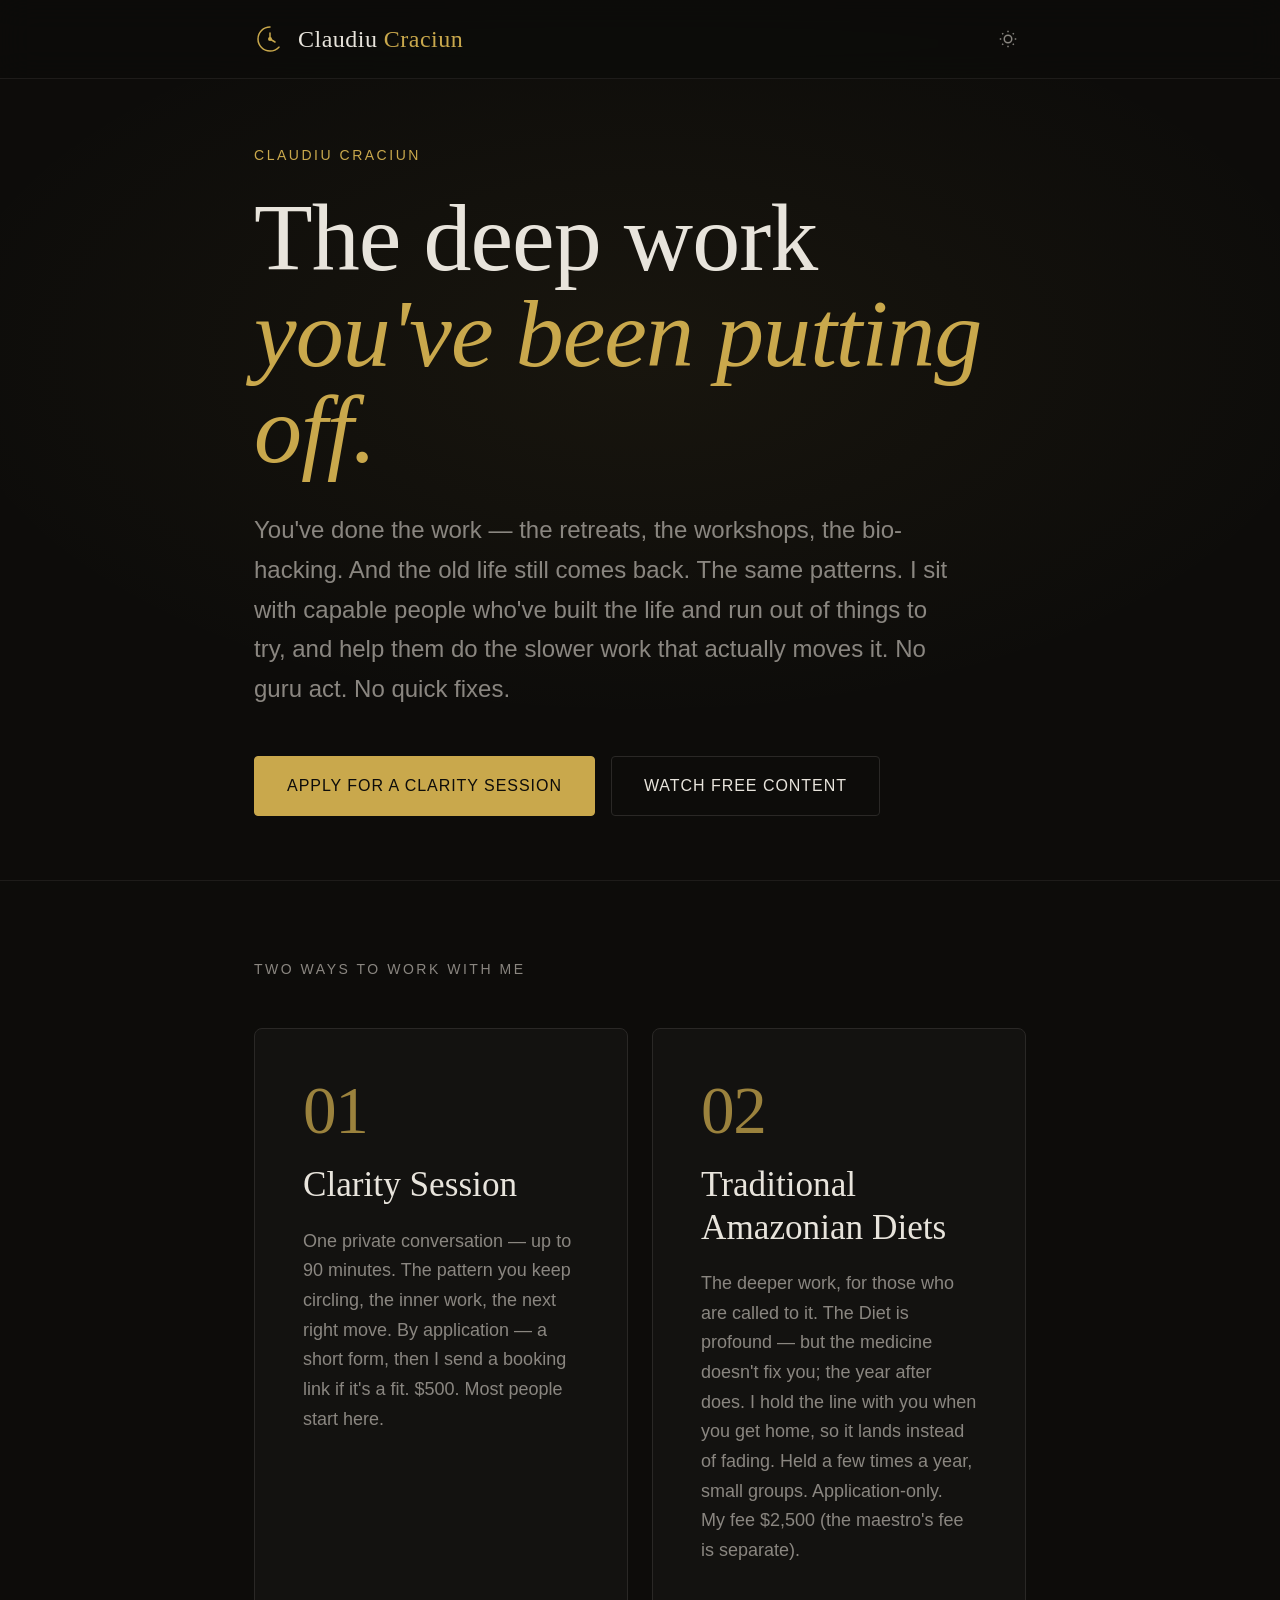
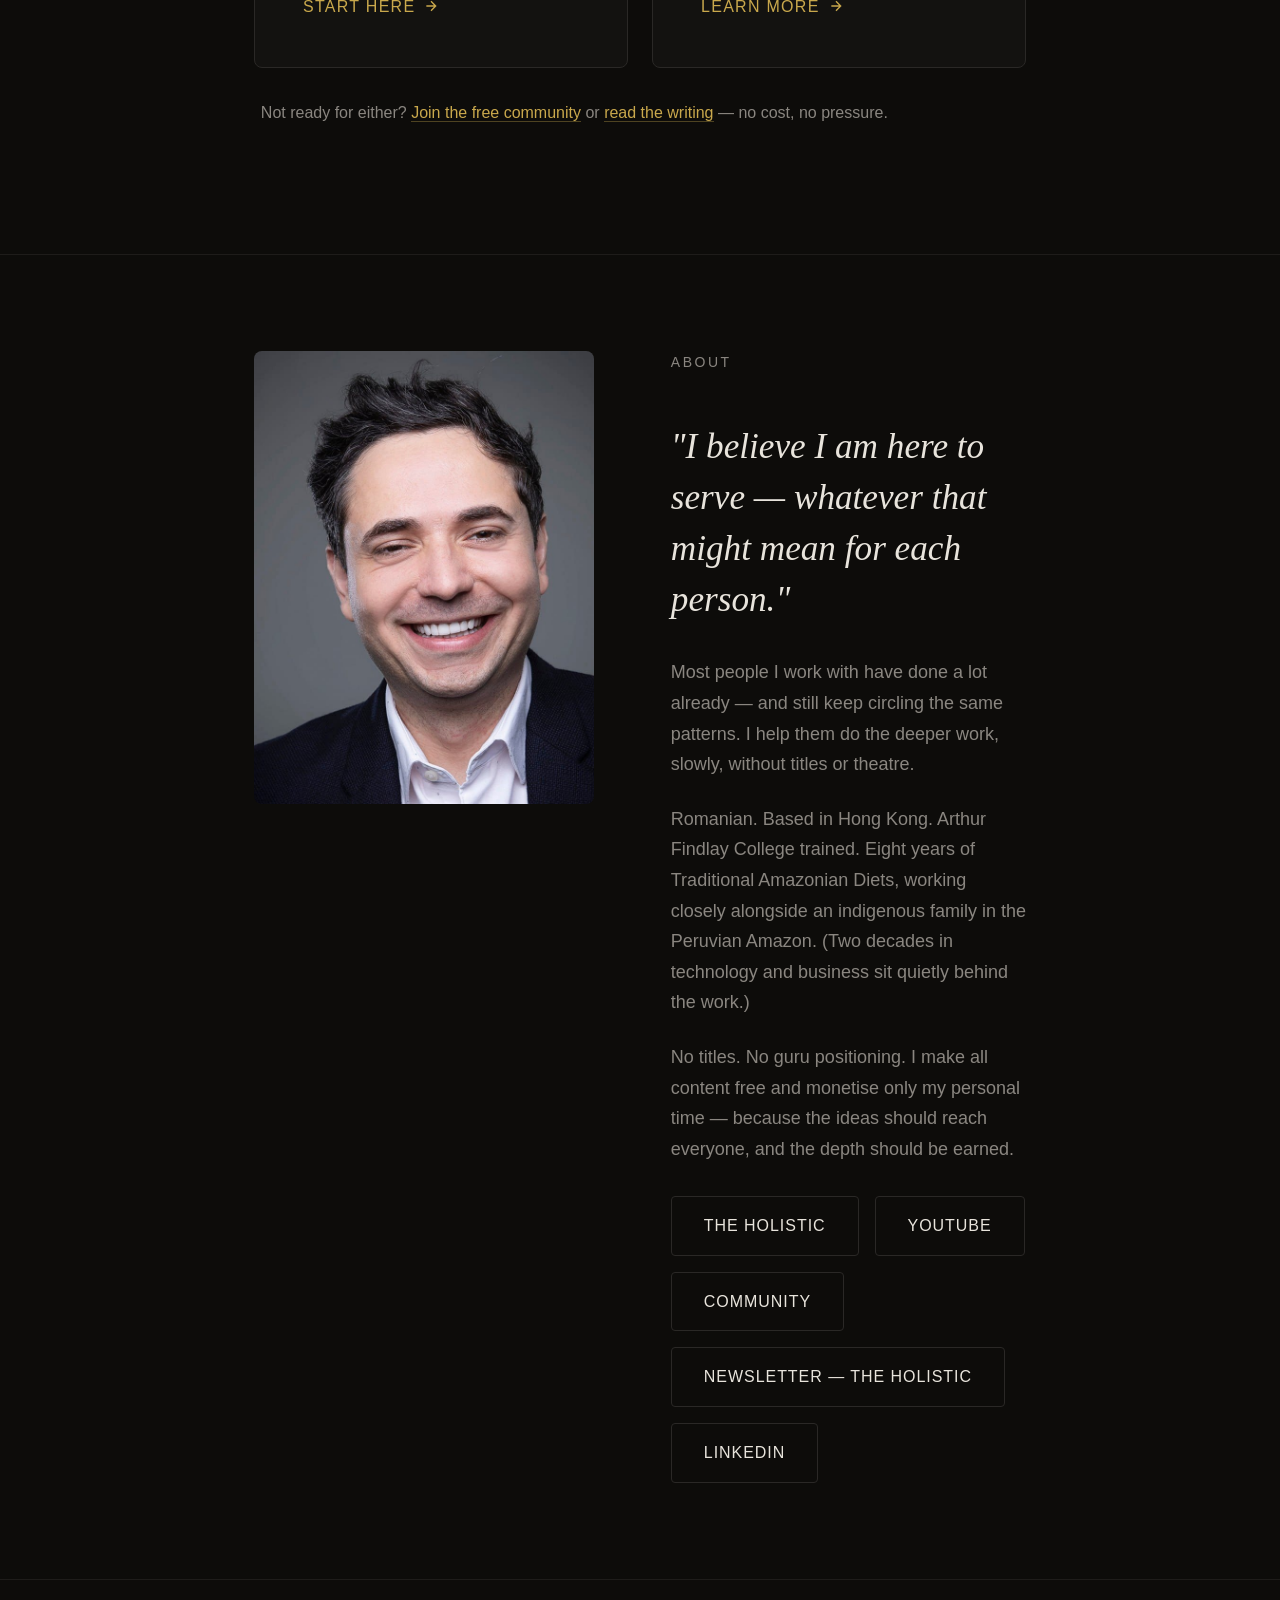
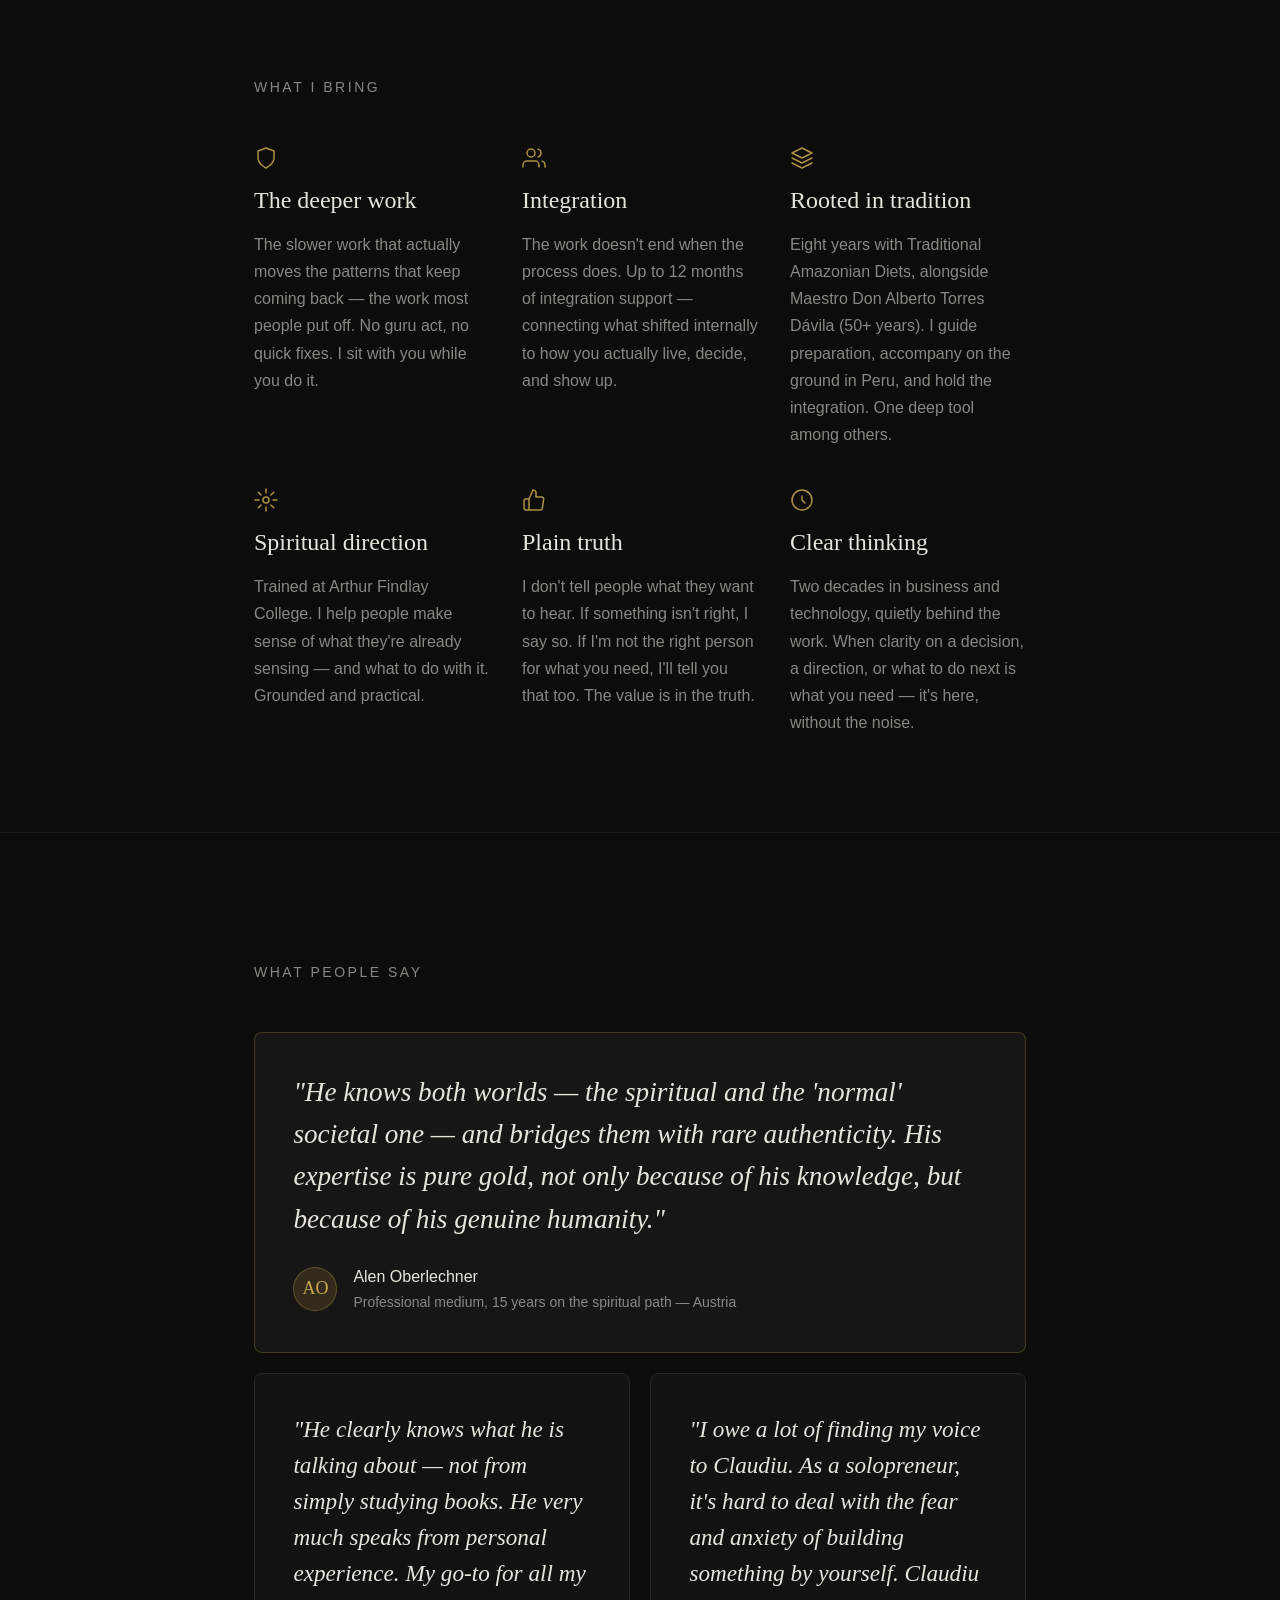
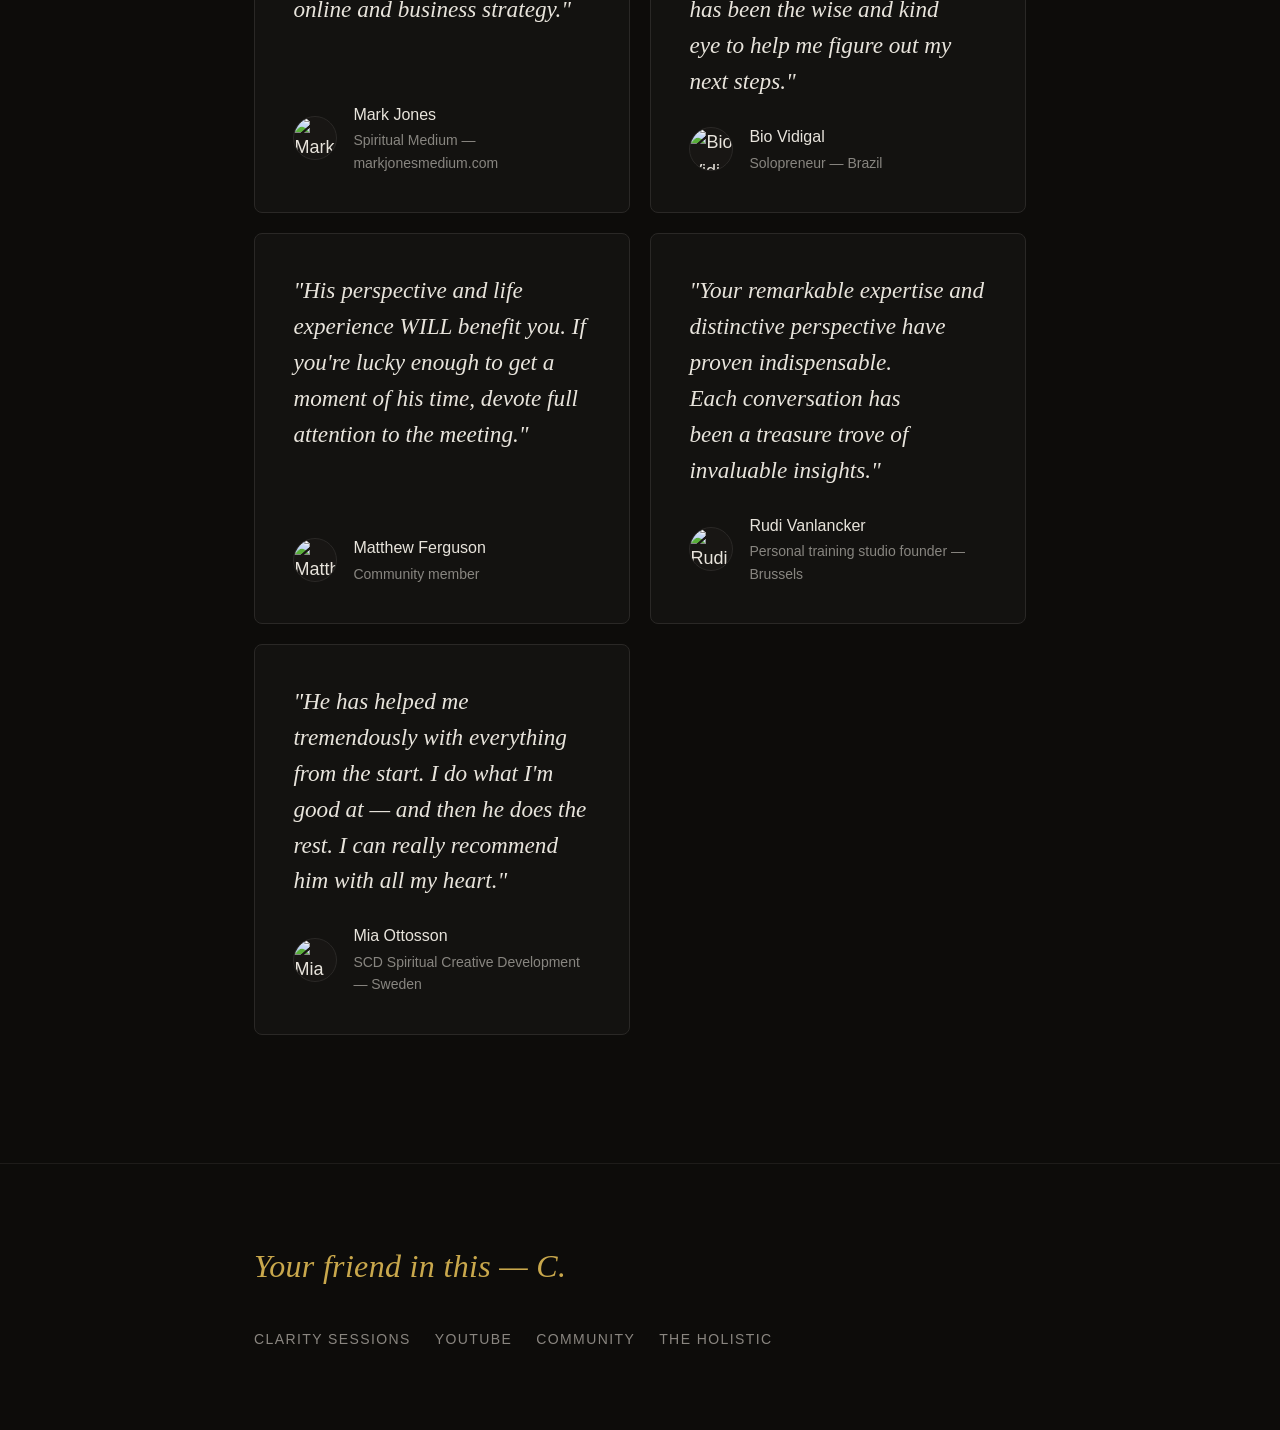
==== commit 5d664d54: "Positioning: reframe Spiritual direction card + rebalance testimonial wall Two content edits on inde" ====
--- a/index.html
+++ b/index.html
@@ -210,7 +210,7 @@
             </svg>
           </div>
           <h3 class="skill-title">Spiritual direction</h3>
-          <p class="skill-body">Trained at Arthur Findlay College. I don't offer readings or predictions — I help people understand what they are already sensing, and what to do with it. Grounded and practical.</p>
+          <p class="skill-body">Trained at Arthur Findlay College. I help people make sense of what they're already sensing — and what to do with it. Grounded and practical.</p>
         </div>
 
         <div class="skill-item">
@@ -279,18 +279,6 @@
           </div>
         </div>
 
-        <!-- Devi Chandra Ma -->
-        <div class="testimonial-card">
-          <p class="testimonial-quote">"I met Claudiu around 4 years ago. His clarity, humility to help, and strength have leveraged my personal and team work to be more professional in our service."</p>
-          <div class="testimonial-attribution">
-            <img class="testimonial-avatar" src="https://firebasestorage.googleapis.com/v0/b/testimonialto.appspot.com/o/testimonials%2F-NmBk-VZ34Oss3e3CDjo%2Favatar?alt=media&token=d808b0f4-f866-4cfe-aeb1-e19e1d12d754" alt="Devi Chandra Ma" loading="lazy">
-            <div class="testimonial-meta">
-              <span class="testimonial-name">Devi Chandra Ma</span>
-              <span class="testimonial-role">Medicine Woman, Prana Verein</span>
-            </div>
-          </div>
-        </div>
-
         <!-- Matthew Ferguson -->
         <div class="testimonial-card">
           <p class="testimonial-quote">"His perspective and life experience WILL benefit you. If you're lucky enough to get a moment of his time, devote full attention to the meeting."</p>
@@ -299,18 +287,6 @@
             <div class="testimonial-meta">
               <span class="testimonial-name">Matthew Ferguson</span>
               <span class="testimonial-role">Community member</span>
-            </div>
-          </div>
-        </div>
-
-        <!-- Yonehiro -->
-        <div class="testimonial-card">
-          <p class="testimonial-quote">"Claudiu helped me show myself and my work in a better way. He gives me ideas I never think of. I have more clients than before."</p>
-          <div class="testimonial-attribution">
-            <img class="testimonial-avatar" src="https://firebasestorage.googleapis.com/v0/b/testimonialto.appspot.com/o/testimonials%2Ff685944e-36c5-429b-a8cf-5c6f187536a2%2Favatar?alt=media&token=60d0a3bc-5a8e-4665-89ad-1e7dccf5001b" alt="Yonehiro" loading="lazy">
-            <div class="testimonial-meta">
-              <span class="testimonial-name">Yonehiro</span>
-              <span class="testimonial-role">Medium — Japan</span>
             </div>
           </div>
         </div>
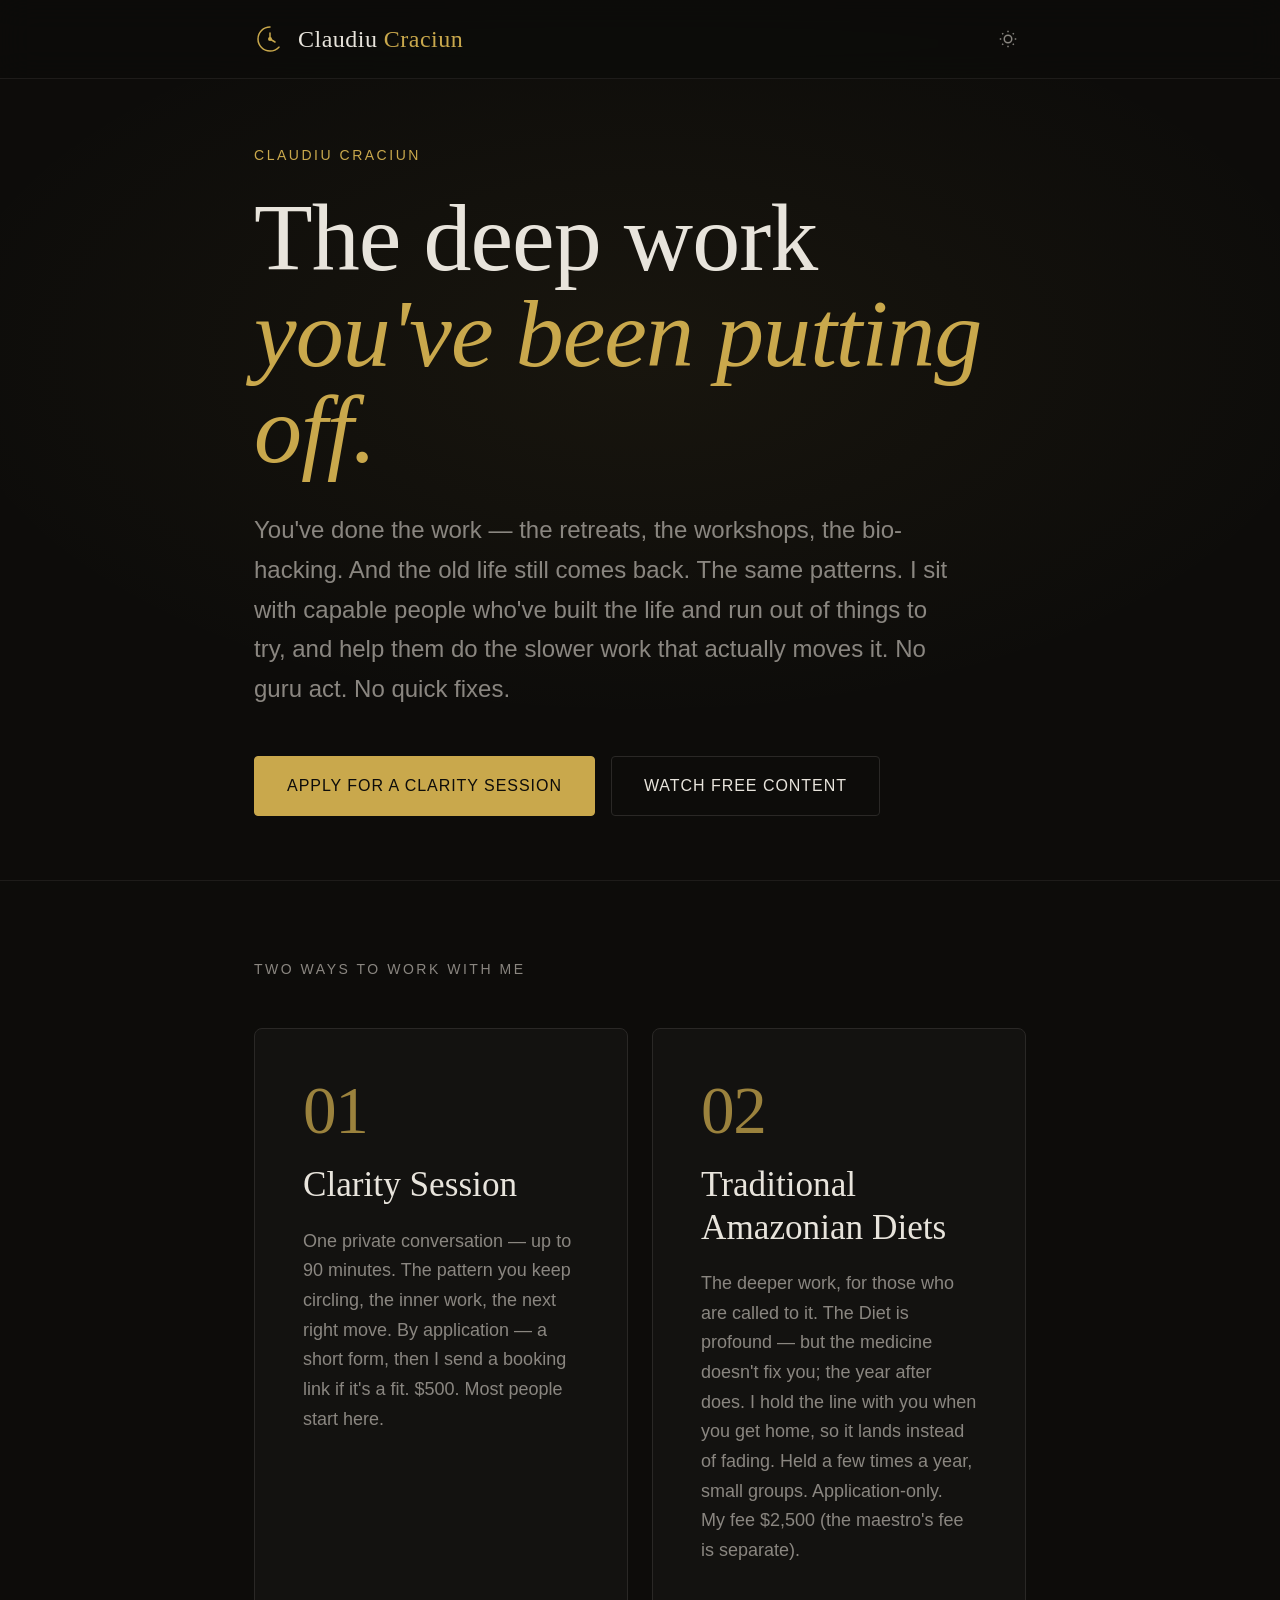
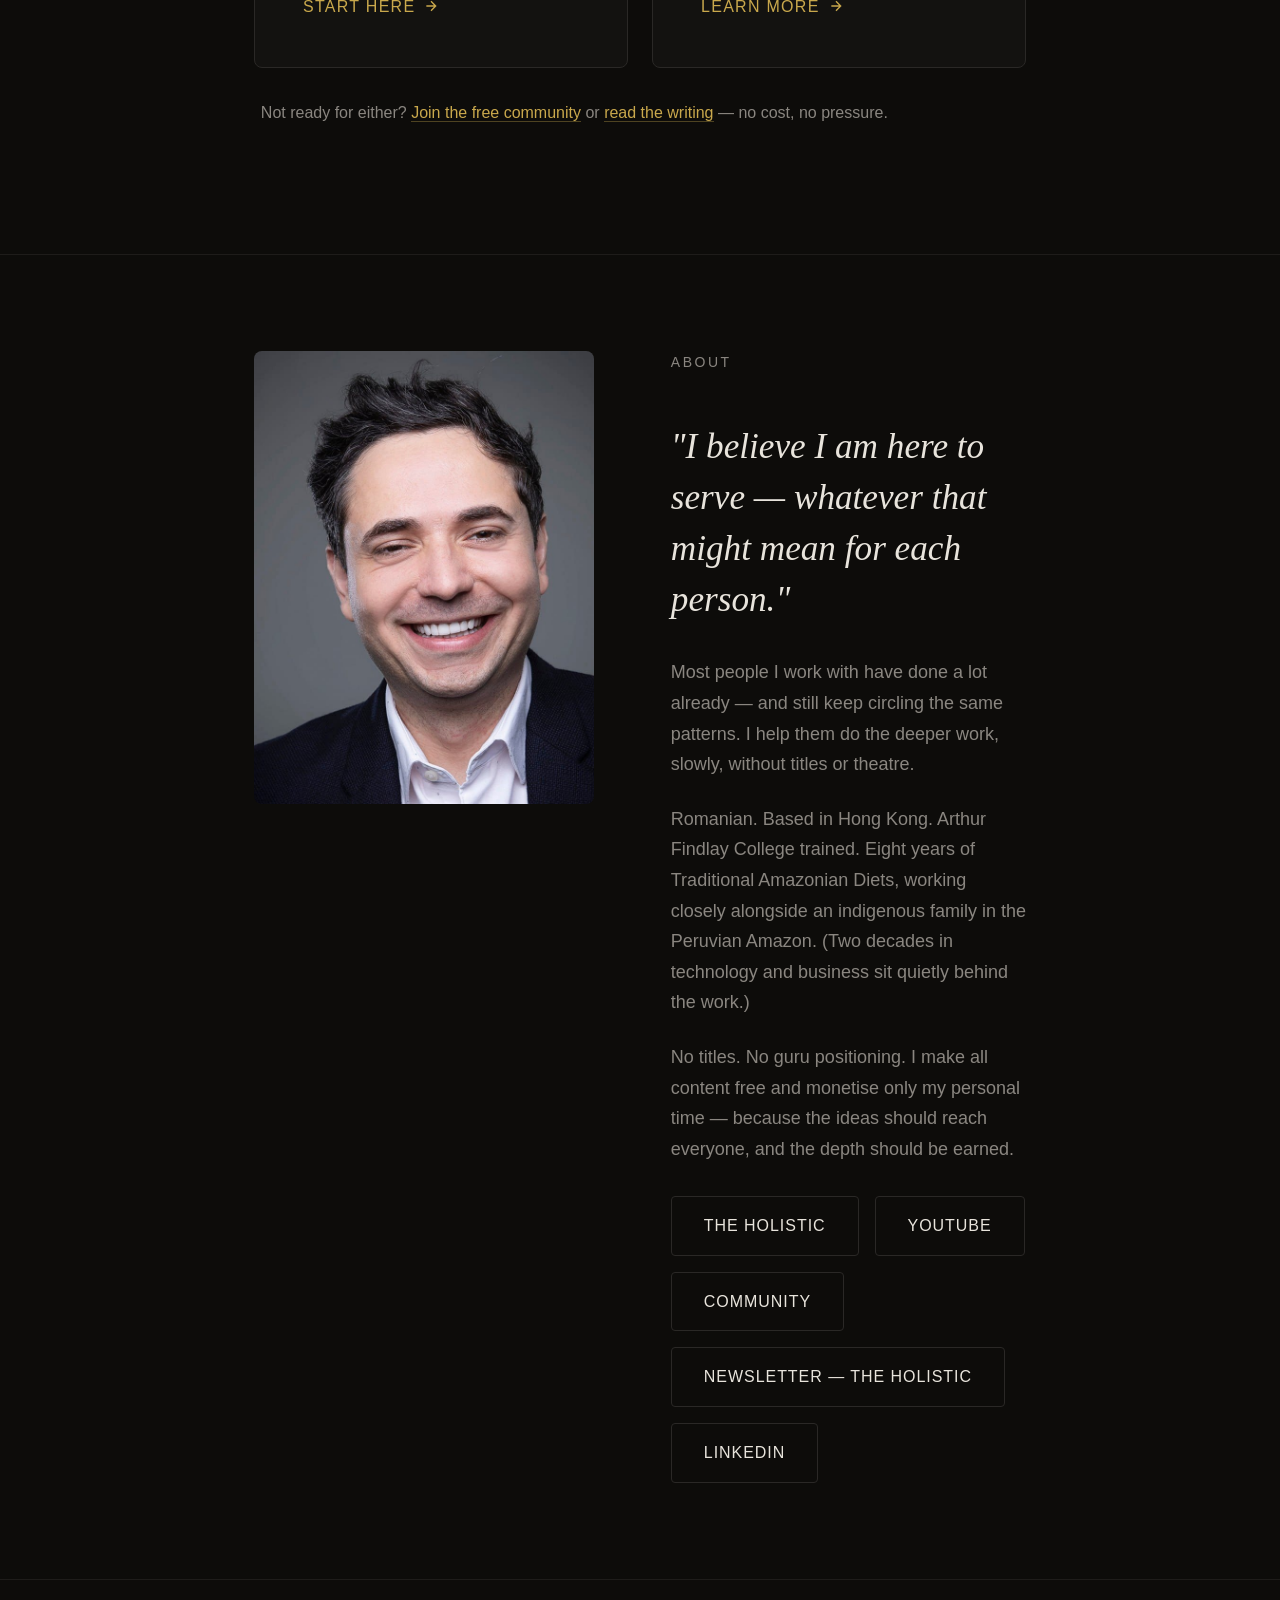
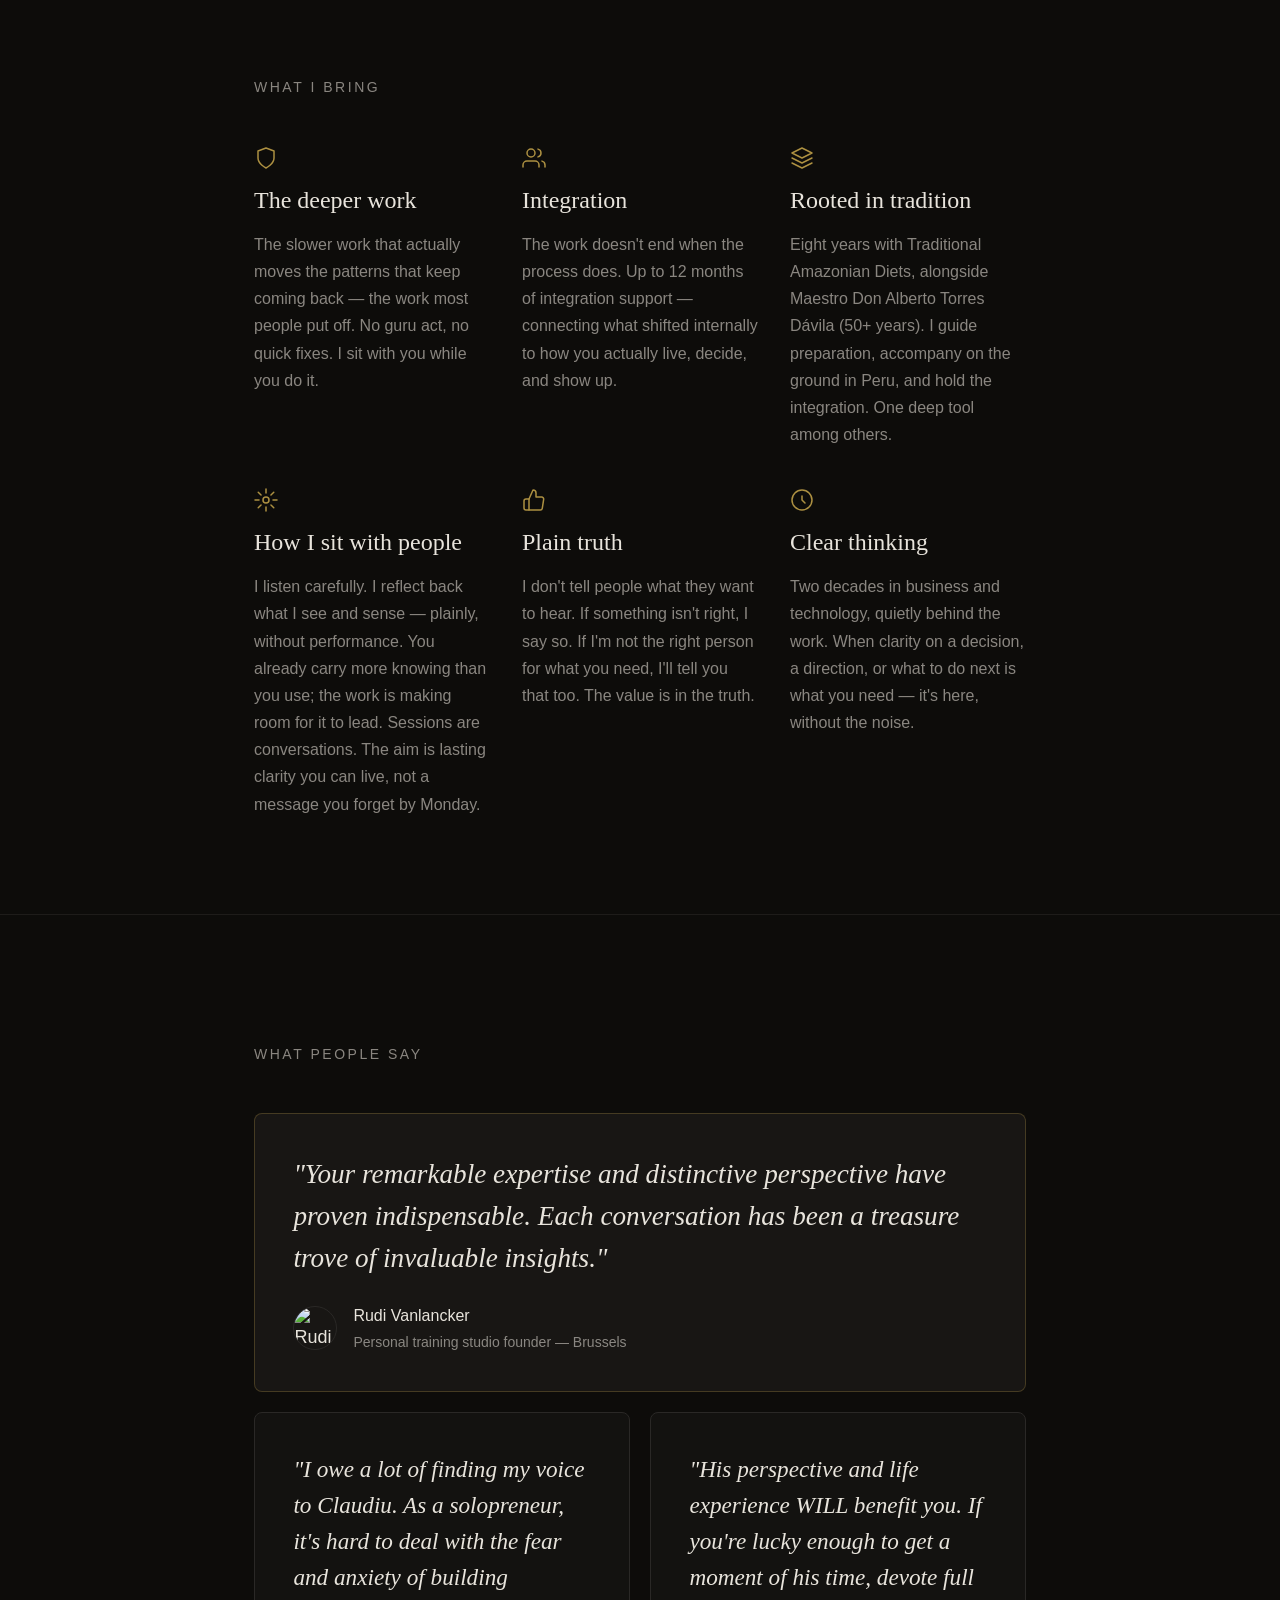
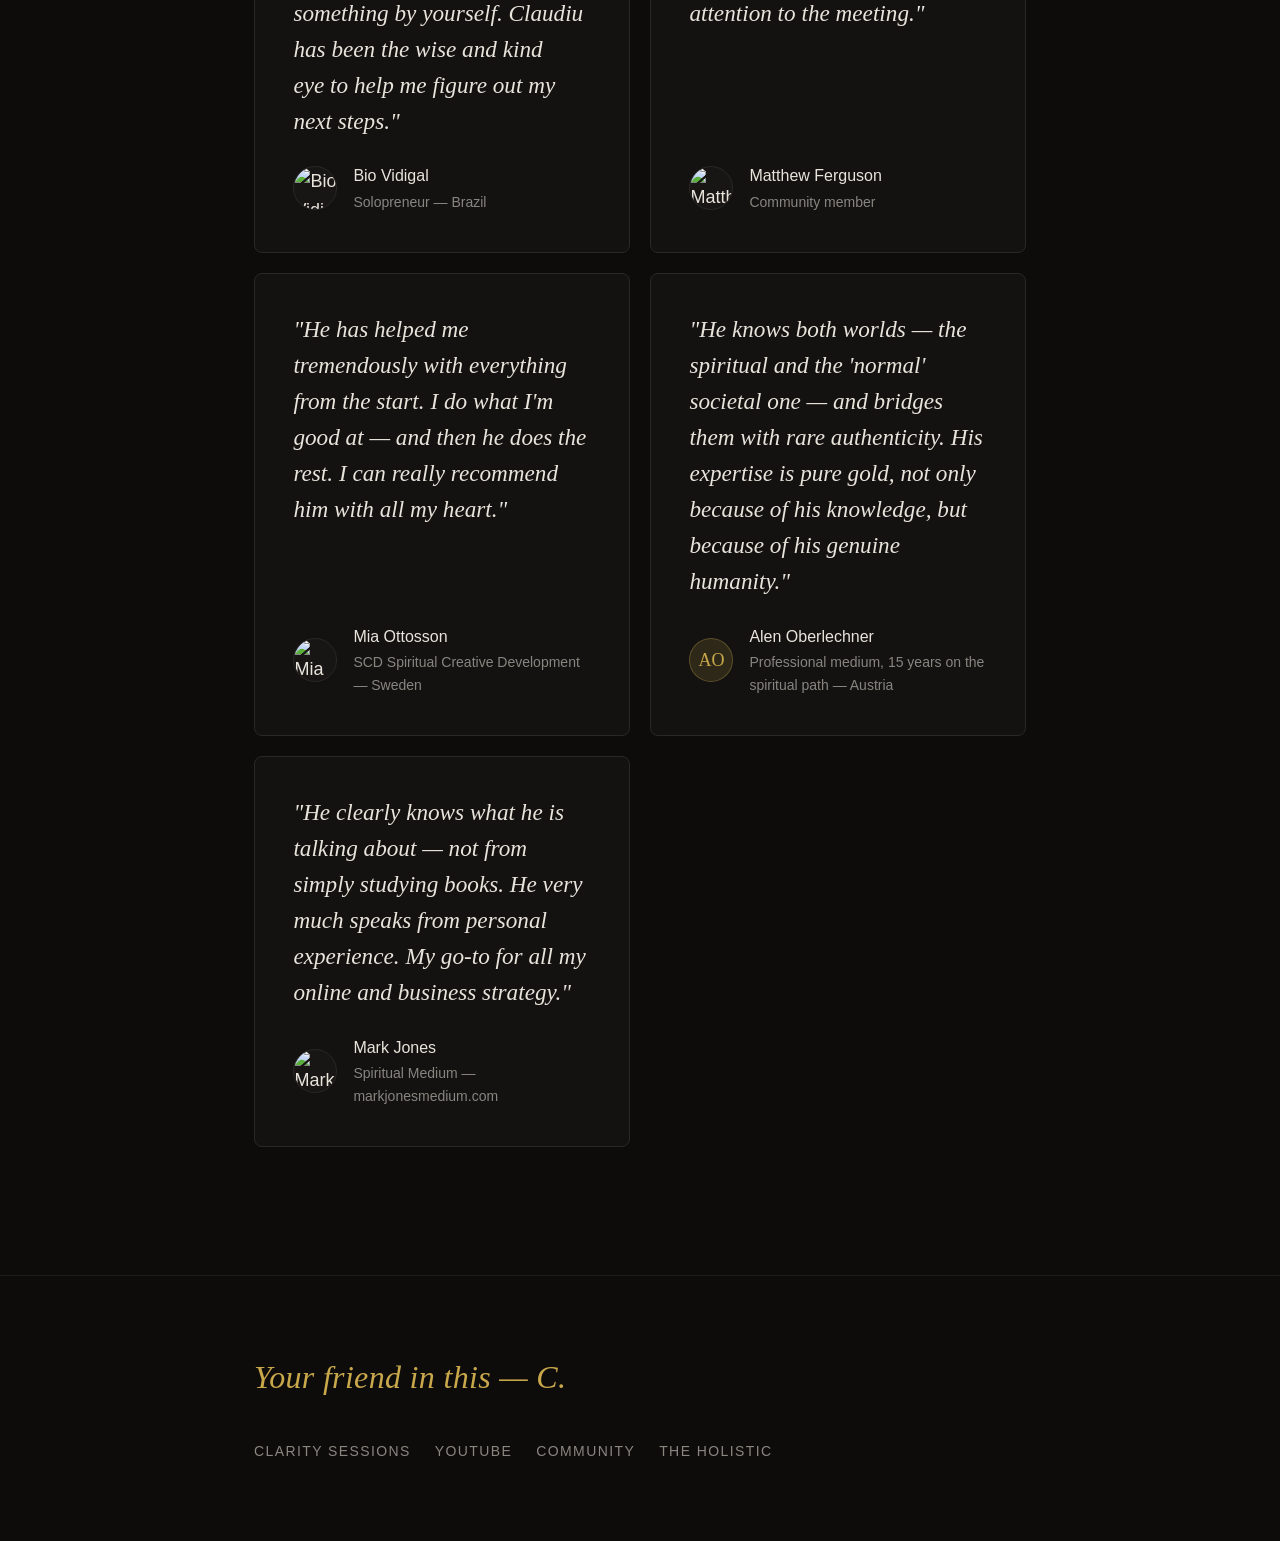
==== commit 7a39e1bd: "Deploy July 12 copy pack: high-functioning cold lead, retire mediums-era card Per BUILDER_DEPLOY_PAC" ====
--- a/index.html
+++ b/index.html
@@ -4,18 +4,22 @@
 <meta charset="UTF-8">
 <meta name="viewport" content="width=device-width, initial-scale=1.0">
 <title>Claudiu Craciun — the deep work most people put off.</title>
-<meta name="description" content="I sit with people who feel everything and help them do the work they keep putting off — the slower work that actually moves the patterns that keep coming back. No guru act. Rooted in tradition. By application.">
-<meta name="keywords" content="Claudiu Craciun, the holistic, traditional Amazonian diets, intuitives, empaths, deep feelers, inner work, clarity session">
+<meta name="description" content="I sit with people who've built the life and still feel stuck in the same patterns. No guru act. Rooted in tradition. By application.">
+<meta name="keywords" content="Claudiu Craciun, the holistic, traditional Amazonian diets, inner work, clarity session, Amazonian diets">
 <meta name="robots" content="index, follow">
 <meta property="og:title" content="Claudiu Craciun — the deep work most people put off.">
-<meta property="og:description" content="I sit with people who feel everything and help them do the work they keep putting off. No guru act. Rooted in tradition. By application.">
+<meta property="og:description" content="I sit with people who've built the life and still feel stuck in the same patterns. No guru act. Rooted in tradition. By application.">
 <meta property="og:type" content="website">
 <meta property="og:url" content="https://claudiucraciun.com">
 <meta property="og:image" content="https://claudiucraciun.com/claudiu-profile.jpg">
+<meta property="og:image:width" content="960">
+<meta property="og:image:height" content="954">
+<meta property="og:image:alt" content="Claudiu Craciun">
 <meta name="twitter:card" content="summary_large_image">
 <meta name="twitter:title" content="Claudiu Craciun — the deep work most people put off.">
-<meta name="twitter:description" content="I sit with people who feel everything and help them do the work they keep putting off. No guru act. Rooted in tradition. By application.">
+<meta name="twitter:description" content="I sit with people who've built the life and still feel stuck in the same patterns. No guru act. Rooted in tradition. By application.">
 <meta name="twitter:image" content="https://claudiucraciun.com/claudiu-profile.jpg">
+<meta name="twitter:image:alt" content="Claudiu Craciun">
 <link rel="icon" type="image/svg+xml" href="./favicon.svg">
 <link rel="canonical" href="https://claudiucraciun.com/">
 <script type="application/ld+json">
@@ -26,7 +30,7 @@
   "url": "https://claudiucraciun.com",
   "image": "https://claudiucraciun.com/claudiu-profile.jpg",
   "jobTitle": "Guide — The Holistic",
-  "description": "Sits with people who feel everything and helps them do the deeper inner work they keep putting off. No guru act. Rooted in tradition, alongside a maestro of 50+ years. By application.",
+  "description": "Sits with people who've built the life and still feel stuck in the same patterns, helping them do the deeper inner work they keep putting off. No guru act. Rooted in tradition, alongside a maestro of 50+ years. By application.",
   "sameAs": [
     "https://www.linkedin.com/in/claudiu-craciun/",
     "https://www.youtube.com/@craciunlabs",
@@ -36,7 +40,7 @@
 </script>
 
 <link rel="preconnect" href="https://api.fontshare.com">
-<link href="https://api.fontshare.com/v2/css?f[]=cormorant@300,400,500,600&f[]=switzer@300,400,500&display=swap" rel="stylesheet">
+<link href="https://api.fontshare.com/v2/css?f[]=switzer@300,400,500&display=swap" rel="stylesheet">
 <link rel="preconnect" href="https://fonts.googleapis.com">
 <link rel="preconnect" href="https://fonts.gstatic.com" crossorigin>
 <link href="https://fonts.googleapis.com/css2?family=Cormorant+Garamond:ital,wght@0,300;0,400;0,500;1,300;1,400;1,500&display=swap" rel="stylesheet">
@@ -209,8 +213,8 @@
               <circle cx="12" cy="12" r="3"/><path d="M12 1v4M12 19v4M4.22 4.22l2.83 2.83M16.95 16.95l2.83 2.83M1 12h4M19 12h4M4.22 19.78l2.83-2.83M16.95 7.05l2.83-2.83"/>
             </svg>
           </div>
-          <h3 class="skill-title">Spiritual direction</h3>
-          <p class="skill-body">Trained at Arthur Findlay College. I help people make sense of what they're already sensing — and what to do with it. Grounded and practical.</p>
+          <h3 class="skill-title">How I sit with people</h3>
+          <p class="skill-body">I listen carefully. I reflect back what I see and sense — plainly, without performance. You already carry more knowing than you use; the work is making room for it to lead. Sessions are conversations. The aim is lasting clarity you can live, not a message you forget by Monday.</p>
         </div>
 
         <div class="skill-item">
@@ -243,8 +247,57 @@
       <p class="section-label">What people say</p>
       <div class="testimonials-grid">
 
-        <!-- FEATURED: Alen — bridges both worlds -->
+        <!-- FEATURED: Rudi Vanlancker -->
         <div class="testimonial-card testimonial-card--featured">
+          <p class="testimonial-quote">"Your remarkable expertise and distinctive perspective have proven indispensable. Each conversation has been a treasure trove of invaluable insights."</p>
+          <div class="testimonial-attribution">
+            <img class="testimonial-avatar" src="https://firebasestorage.googleapis.com/v0/b/testimonialto.appspot.com/o/testimonials%2F0c8f2199-b2ac-4f2d-91f7-c3b217fa6b7a%2Favatar?alt=media&token=027601d0-96f3-453e-b100-8ede58131934" alt="Rudi Vanlancker" loading="lazy">
+            <div class="testimonial-meta">
+              <span class="testimonial-name">Rudi Vanlancker</span>
+              <span class="testimonial-role">Personal training studio founder — Brussels</span>
+            </div>
+          </div>
+        </div>
+
+        <!-- Bio Vidigal -->
+        <div class="testimonial-card">
+          <p class="testimonial-quote">"I owe a lot of finding my voice to Claudiu. As a solopreneur, it's hard to deal with the fear and anxiety of building something by yourself. Claudiu has been the wise and kind eye to help me figure out my next steps."</p>
+          <div class="testimonial-attribution">
+            <img class="testimonial-avatar" src="https://firebasestorage.googleapis.com/v0/b/testimonialto.appspot.com/o/testimonials%2F30fde473-07c6-4f2a-b153-319c82e92d0a%2Favatar?alt=media&token=689b5124-8a6d-468b-9b4b-02af6d08b5f7" alt="Bio Vidigal" loading="lazy">
+            <div class="testimonial-meta">
+              <span class="testimonial-name">Bio Vidigal</span>
+              <span class="testimonial-role">Solopreneur — Brazil</span>
+            </div>
+          </div>
+        </div>
+
+        <!-- Matthew Ferguson -->
+        <div class="testimonial-card">
+          <p class="testimonial-quote">"His perspective and life experience WILL benefit you. If you're lucky enough to get a moment of his time, devote full attention to the meeting."</p>
+          <div class="testimonial-attribution">
+            <img class="testimonial-avatar" src="https://firebasestorage.googleapis.com/v0/b/testimonialto.appspot.com/o/testimonials%2Fd50c87f2-ab7c-4973-8d96-554569814bac%2Favatar?alt=media&token=fe214e7f-3df2-47e3-8c12-523d2760fe57" alt="Matthew Ferguson" loading="lazy">
+            <div class="testimonial-meta">
+              <span class="testimonial-name">Matthew Ferguson</span>
+              <span class="testimonial-role">Community member</span>
+            </div>
+          </div>
+        </div>
+
+        <!-- Mia Ottosson -->
+        <div class="testimonial-card">
+          <p class="testimonial-quote">"He has helped me tremendously with everything from the start. I do what I'm good at — and then he does the rest. I can really recommend him with all my heart."</p>
+          <div class="testimonial-attribution">
+            <img class="testimonial-avatar" src="https://firebasestorage.googleapis.com/v0/b/testimonialto.appspot.com/o/testimonials%2F0f0aec5d-0dc6-4127-bed4-d14aa784050e%2Favatar?alt=media&token=6ab08c18-0230-43df-93ab-cf45d76eeda6" alt="Mia Ottosson" loading="lazy">
+            <div class="testimonial-meta">
+              <span class="testimonial-name">Mia Ottosson</span>
+              <span class="testimonial-role">SCD Spiritual Creative Development — Sweden</span>
+            </div>
+          </div>
+        </div>
+
+        <!-- Demoted below fold per July 12 deploy pack: medium-titled voices last -->
+        <!-- Alen Oberlechner -->
+        <div class="testimonial-card">
           <p class="testimonial-quote">"He knows both worlds — the spiritual and the 'normal' societal one — and bridges them with rare authenticity. His expertise is pure gold, not only because of his knowledge, but because of his genuine humanity."</p>
           <div class="testimonial-attribution">
             <div class="testimonial-avatar-initials" aria-hidden="true">AO</div>
@@ -263,54 +316,6 @@
             <div class="testimonial-meta">
               <span class="testimonial-name">Mark Jones</span>
               <span class="testimonial-role">Spiritual Medium — markjonesmedium.com</span>
-            </div>
-          </div>
-        </div>
-
-        <!-- Bio Vidigal -->
-        <div class="testimonial-card">
-          <p class="testimonial-quote">"I owe a lot of finding my voice to Claudiu. As a solopreneur, it's hard to deal with the fear and anxiety of building something by yourself. Claudiu has been the wise and kind eye to help me figure out my next steps."</p>
-          <div class="testimonial-attribution">
-            <img class="testimonial-avatar" src="https://firebasestorage.googleapis.com/v0/b/testimonialto.appspot.com/o/testimonials%2F30fde473-07c6-4f2a-b153-319c82e92d0a%2Favatar?alt=media&token=689b5124-8a6d-468b-9b4b-02af6d08b5f7" alt="Bio Vidigal" loading="lazy">
-            <div class="testimonial-meta">
-              <span class="testimonial-name">Bio Vidigal</span>
-              <span class="testimonial-role">Solopreneur — Brazil</span>
-            </div>
-          </div>
-        </div>
-
-        <!-- Matthew Ferguson -->
-        <div class="testimonial-card">
-          <p class="testimonial-quote">"His perspective and life experience WILL benefit you. If you're lucky enough to get a moment of his time, devote full attention to the meeting."</p>
-          <div class="testimonial-attribution">
-            <img class="testimonial-avatar" src="https://firebasestorage.googleapis.com/v0/b/testimonialto.appspot.com/o/testimonials%2Fd50c87f2-ab7c-4973-8d96-554569814bac%2Favatar?alt=media&token=fe214e7f-3df2-47e3-8c12-523d2760fe57" alt="Matthew Ferguson" loading="lazy">
-            <div class="testimonial-meta">
-              <span class="testimonial-name">Matthew Ferguson</span>
-              <span class="testimonial-role">Community member</span>
-            </div>
-          </div>
-        </div>
-
-        <!-- Rudi Vanlancker -->
-        <div class="testimonial-card">
-          <p class="testimonial-quote">"Your remarkable expertise and distinctive perspective have proven indispensable. Each conversation has been a treasure trove of invaluable insights."</p>
-          <div class="testimonial-attribution">
-            <img class="testimonial-avatar" src="https://firebasestorage.googleapis.com/v0/b/testimonialto.appspot.com/o/testimonials%2F0c8f2199-b2ac-4f2d-91f7-c3b217fa6b7a%2Favatar?alt=media&token=027601d0-96f3-453e-b100-8ede58131934" alt="Rudi Vanlancker" loading="lazy">
-            <div class="testimonial-meta">
-              <span class="testimonial-name">Rudi Vanlancker</span>
-              <span class="testimonial-role">Personal training studio founder — Brussels</span>
-            </div>
-          </div>
-        </div>
-
-        <!-- Mia Ottosson -->
-        <div class="testimonial-card">
-          <p class="testimonial-quote">"He has helped me tremendously with everything from the start. I do what I'm good at — and then he does the rest. I can really recommend him with all my heart."</p>
-          <div class="testimonial-attribution">
-            <img class="testimonial-avatar" src="https://firebasestorage.googleapis.com/v0/b/testimonialto.appspot.com/o/testimonials%2F0f0aec5d-0dc6-4127-bed4-d14aa784050e%2Favatar?alt=media&token=6ab08c18-0230-43df-93ab-cf45d76eeda6" alt="Mia Ottosson" loading="lazy">
-            <div class="testimonial-meta">
-              <span class="testimonial-name">Mia Ottosson</span>
-              <span class="testimonial-role">SCD Spiritual Creative Development — Sweden</span>
             </div>
           </div>
         </div>
